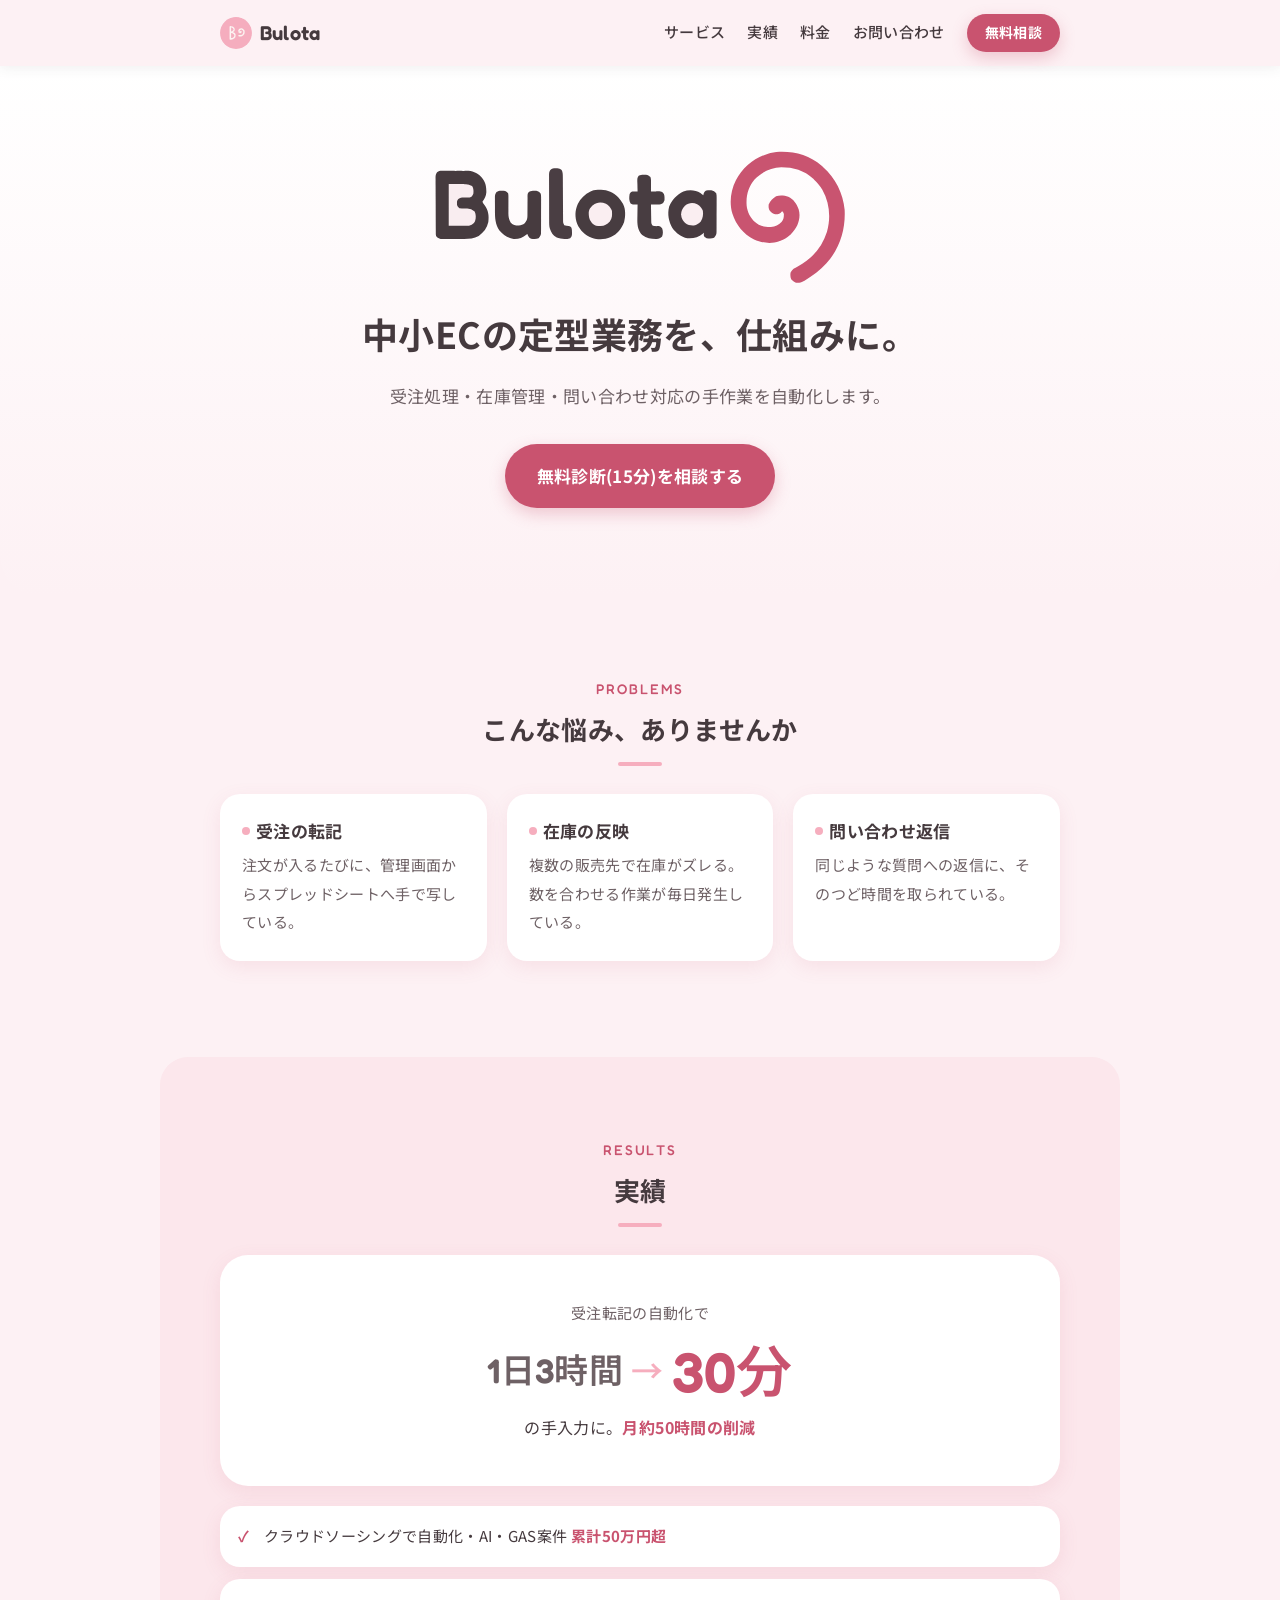
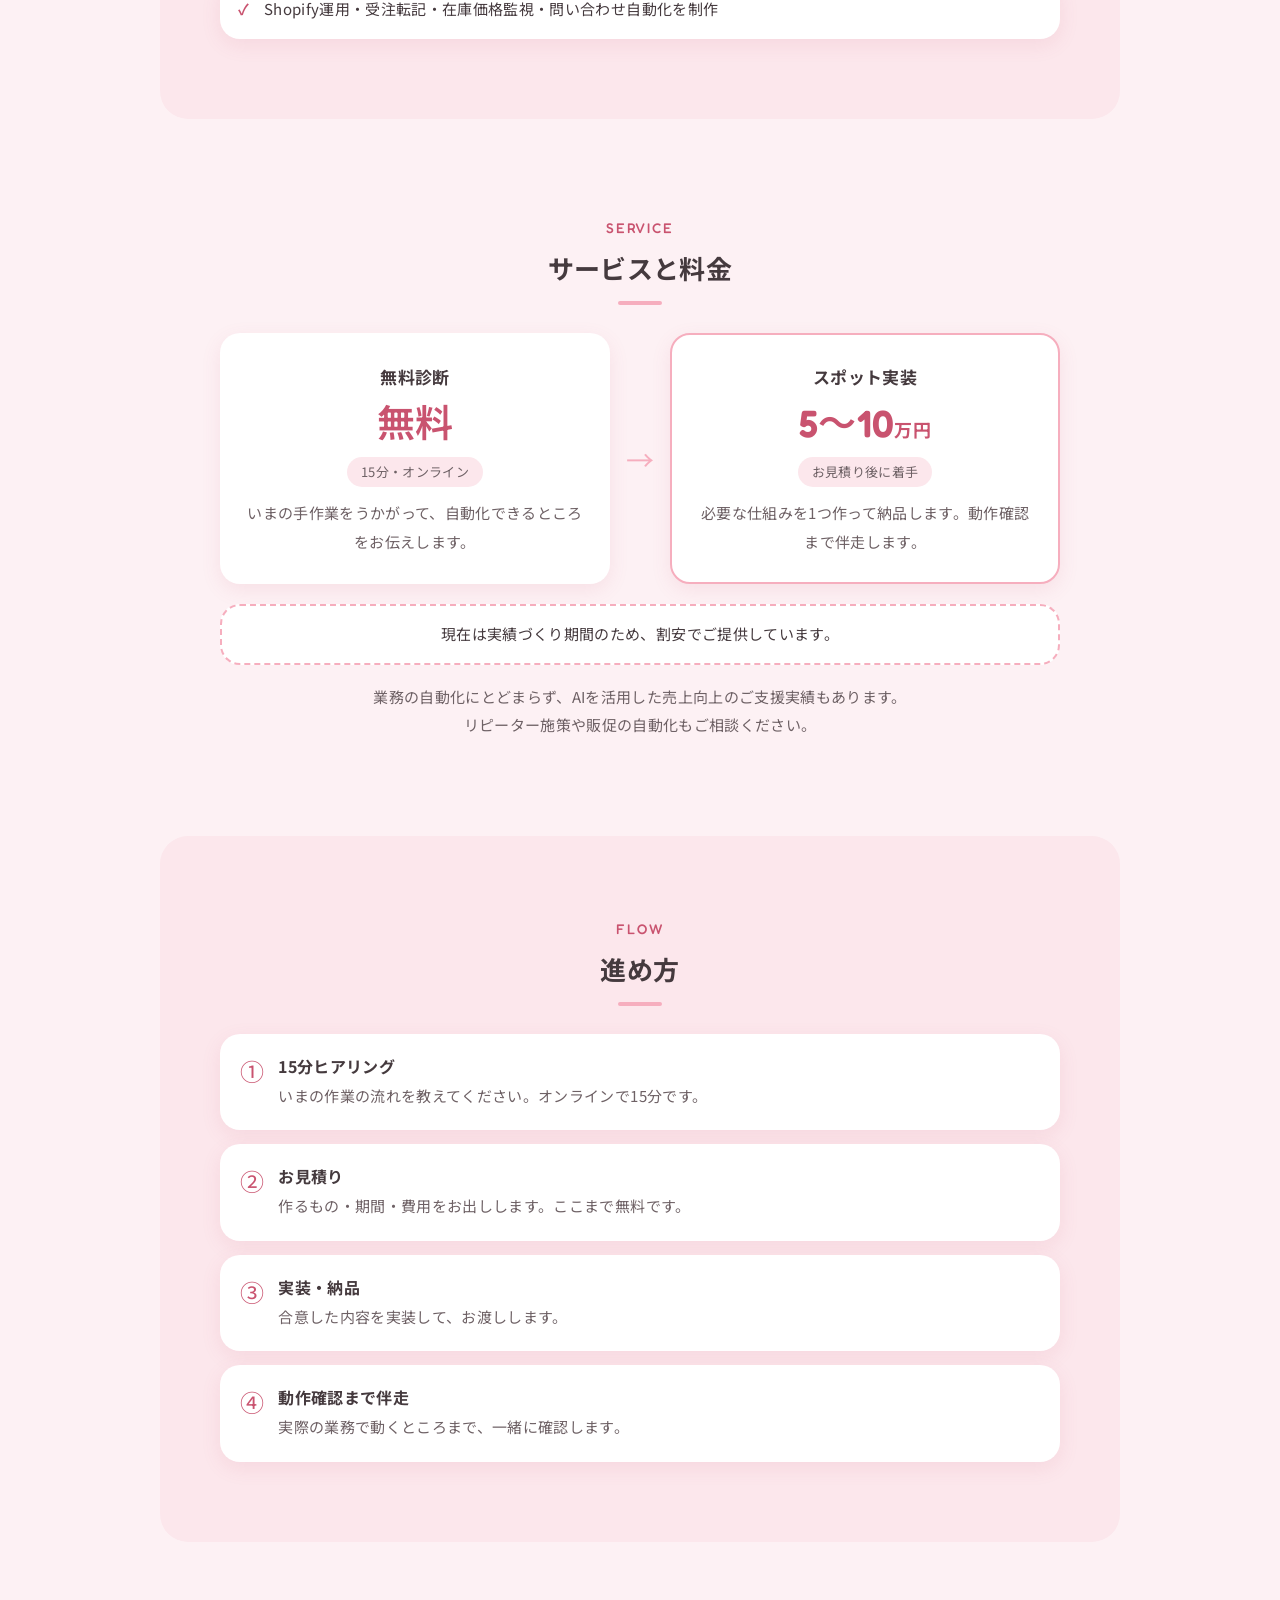
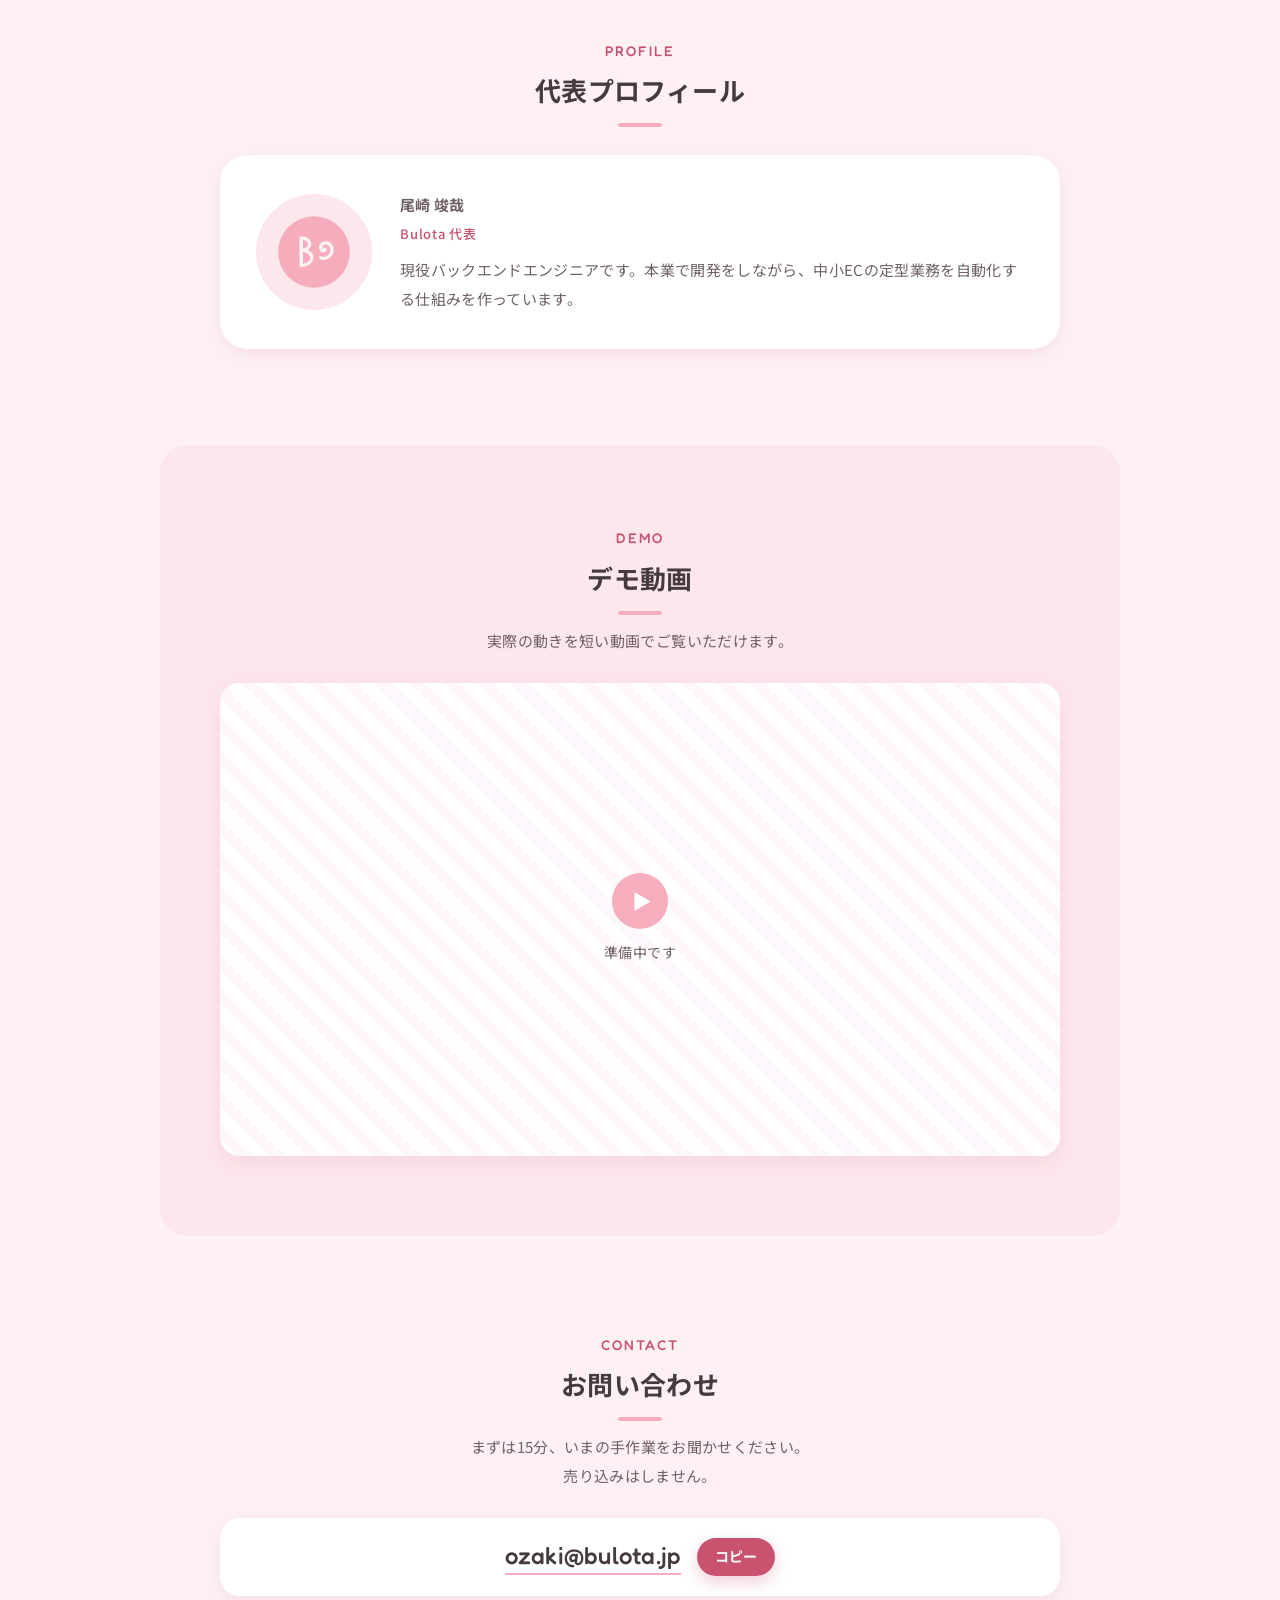
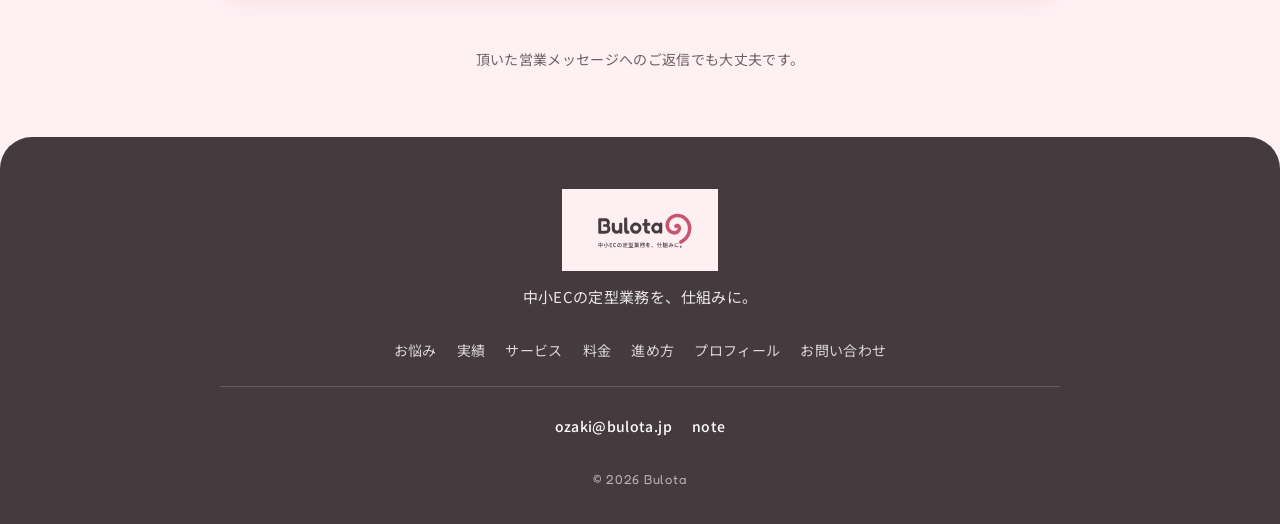
==== index.html @ c147e365 "アイコンの透過" ====
<!DOCTYPE html>
<html lang="ja">
<head>
<meta charset="UTF-8">
<meta name="viewport" content="width=device-width, initial-scale=1">
<title>Bulota — 中小ECの定型業務を、仕組みに。</title>
<meta name="description" content="受注処理・在庫管理・問い合わせ対応の手作業を自動化します。無料診断(15分・オンライン)から、スポット実装まで。">

<!-- OGP: 画像を用意したら og:image を足す -->
<meta property="og:type" content="website">
<meta property="og:title" content="Bulota — 中小ECの定型業務を、仕組みに。">
<meta property="og:description" content="受注処理・在庫管理・問い合わせ対応の手作業を自動化します。">

<link rel="icon" href="assets/icon_clean.svg" type="image/svg+xml">

<link rel="preconnect" href="https://fonts.googleapis.com">
<link rel="preconnect" href="https://fonts.gstatic.com" crossorigin>
<link href="https://fonts.googleapis.com/css2?family=Fredoka:wght@400;500;600&family=Noto+Sans+JP:wght@400;500;700&display=swap" rel="stylesheet">

<link rel="stylesheet" href="styles.css">
</head>
<body>

<!-- 追従ヘッダー。スマホ幅ではロゴとCTAだけ残し、ナビは隠す
     (1ページ構成なのでハンバーガーメニューは作らない) -->
<header class="site-header">
  <div class="wrap header-inner">
    <a class="brand" href="#top">
      <img class="brand-icon" src="assets/icon_clean.svg" alt="">
      <span class="brand-name">Bulota</span>
    </a>
    <div class="header-right">
      <nav class="nav" aria-label="セクション">
        <a href="#service">サービス</a>
        <a href="#results">実績</a>
        <a href="#price">料金</a>
        <a href="#contact">お問い合わせ</a>
      </nav>
      <a class="btn btn-primary btn-sm" href="#contact">無料相談</a>
    </div>
  </div>
</header>

<!-- 1. ヒーロー -->
<section class="hero" id="top">
  <div class="wrap">
    <!-- 背景を抜いた透過版。囲みも影も付けず、ページ背景に直接置く -->
    <img class="wordmark" src="assets/wordmark_clean.svg" alt="Bulota">
    <!-- .ph = 途中で改行させたくないまとまり(和文は文字単位で折り返されるため) -->
    <h1 class="hero-title"><span class="ph">中小ECの定型業務を、</span><span class="ph">仕組みに。</span></h1>
    <p class="hero-lead"><span class="ph">受注処理・在庫管理・</span><span class="ph">問い合わせ対応の</span><span class="ph">手作業を自動化します。</span></p>
    <a class="btn btn-primary" href="#contact">無料診断(15分)を相談する</a>
  </div>
</section>

<main>

  <!-- 2. こんな悩みありませんか -->
  <section class="section" id="problems">
    <div class="wrap">
      <p class="eyebrow">Problems</p>
      <h2 class="section-title">こんな悩み、ありませんか</h2>
      <ul class="cards">
        <li class="card">
          <h3 class="card-title">受注の転記</h3>
          <p>注文が入るたびに、管理画面からスプレッドシートへ手で写している。</p>
        </li>
        <li class="card">
          <h3 class="card-title">在庫の反映</h3>
          <p>複数の販売先で在庫がズレる。数を合わせる作業が毎日発生している。</p>
        </li>
        <li class="card">
          <h3 class="card-title">問い合わせ返信</h3>
          <p>同じような質問への返信に、そのつど時間を取られている。</p>
        </li>
      </ul>
    </div>
  </section>

  <!-- 3. 実績 -->
  <section class="section section-tint" id="results">
    <div class="wrap">
      <p class="eyebrow">Results</p>
      <h2 class="section-title">実績</h2>

      <div class="result">
        <p class="result-lead">受注転記の自動化で</p>
        <p class="result-figure">
          <span class="figure-from">1日3時間</span>
          <span class="figure-arrow" aria-hidden="true">→</span>
          <span class="figure-to">30分</span>
        </p>
        <p class="result-note"><span class="ph">の手入力に。</span><strong class="ph">月約50時間の削減</strong></p>
      </div>

      <ul class="facts">
        <li class="fact">クラウドソーシングで自動化・AI・GAS案件 <strong class="ph">累計50万円超</strong></li>
        <li class="fact">Shopify運用・受注転記・在庫価格監視・問い合わせ自動化を制作</li>
      </ul>
    </div>
  </section>

  <!-- 4. サービスと料金 -->
  <section class="section" id="service">
    <div class="wrap">
      <p class="eyebrow">Service</p>
      <h2 class="section-title">サービスと料金</h2>

      <!-- ヘッダーの「料金」はこの料金カードに飛ぶ -->
      <div class="plans" id="price">
        <div class="plan">
          <p class="plan-name">無料診断</p>
          <p class="plan-price">無料</p>
          <p class="plan-meta">15分・オンライン</p>
          <p class="plan-desc">いまの手作業をうかがって、自動化できるところをお伝えします。</p>
        </div>
        <p class="plan-arrow" aria-hidden="true">→</p>
        <div class="plan plan-main">
          <p class="plan-name">スポット実装</p>
          <p class="plan-price">5〜10<span class="plan-unit">万円</span></p>
          <p class="plan-meta">お見積り後に着手</p>
          <p class="plan-desc">必要な仕組みを1つ作って納品します。動作確認まで伴走します。</p>
        </div>
      </div>

      <p class="plan-notice">現在は実績づくり期間のため、割安でご提供しています。</p>

      <p class="plan-extra">
        <span class="ph">業務の自動化にとどまらず、</span><span class="ph">AIを活用した売上向上の</span><span class="ph">ご支援実績もあります。</span><br>
        <span class="ph">リピーター施策や販促の自動化も</span><span class="ph">ご相談ください。</span>
      </p>
    </div>
  </section>

  <!-- 5. 進め方 -->
  <section class="section section-tint" id="flow">
    <div class="wrap">
      <p class="eyebrow">Flow</p>
      <h2 class="section-title">進め方</h2>
      <ol class="steps">
        <li class="step">
          <span class="step-num" aria-hidden="true">①</span>
          <div>
            <h3 class="step-title">15分ヒアリング</h3>
            <p>いまの作業の流れを教えてください。オンラインで15分です。</p>
          </div>
        </li>
        <li class="step">
          <span class="step-num" aria-hidden="true">②</span>
          <div>
            <h3 class="step-title">お見積り</h3>
            <p>作るもの・期間・費用をお出しします。ここまで無料です。</p>
          </div>
        </li>
        <li class="step">
          <span class="step-num" aria-hidden="true">③</span>
          <div>
            <h3 class="step-title">実装・納品</h3>
            <p>合意した内容を実装して、お渡しします。</p>
          </div>
        </li>
        <li class="step">
          <span class="step-num" aria-hidden="true">④</span>
          <div>
            <h3 class="step-title">動作確認まで伴走</h3>
            <p>実際の業務で動くところまで、一緒に確認します。</p>
          </div>
        </li>
      </ol>
    </div>
  </section>

  <!-- 6. 代表プロフィール -->
  <section class="section" id="profile">
    <div class="wrap">
      <p class="eyebrow">Profile</p>
      <h2 class="section-title">代表プロフィール</h2>
      <div class="profile">
        <!-- 写真は後日差し替え。ここを <img src="assets/ozaki.jpg" alt="尾崎竣哉"> に置き換える -->
        <div class="profile-photo">
          <img src="assets/icon_clean.svg" alt="">
        </div>
        <div class="profile-body">
          <p class="profile-name">尾崎 竣哉<span class="profile-role">Bulota 代表</span></p>
          <p>現役バックエンドエンジニアです。本業で開発をしながら、中小ECの定型業務を自動化する仕組みを作っています。</p>
        </div>
      </div>
    </div>
  </section>

  <!-- 7. デモ動画 -->
  <section class="section section-tint" id="demo">
    <div class="wrap">
      <p class="eyebrow">Demo</p>
      <h2 class="section-title">デモ動画</h2>
      <p class="section-lead">実際の動きを短い動画でご覧いただけます。</p>

      <div class="video">
        <!--
          ▼ 動画が用意できたら、下の .video-placeholder を丸ごと消して、
             このコメントを外して VIDEO_ID を差し替える
          <iframe src="https://www.youtube-nocookie.com/embed/VIDEO_ID"
                  title="Bulota デモ動画"
                  loading="lazy"
                  allow="accelerometer; clipboard-write; encrypted-media; gyroscope; picture-in-picture"
                  allowfullscreen></iframe>
        -->
        <div class="video-placeholder">
          <span class="video-icon" aria-hidden="true">▶</span>
          <p>準備中です</p>
        </div>
      </div>
    </div>
  </section>

  <!-- 8. お問い合わせ -->
  <section class="section" id="contact">
    <div class="wrap">
      <p class="eyebrow">Contact</p>
      <h2 class="section-title">お問い合わせ</h2>
      <p class="section-lead">まずは15分、いまの手作業をお聞かせください。<br>売り込みはしません。</p>
      <!-- 主動線はコピー。メーラーを開きたい人向けにアドレス自体は mailto のままにしてある -->
      <div class="mail-box">
        <a class="mail-address"
           href="mailto:ozaki@bulota.jp?subject=%E7%84%A1%E6%96%99%E8%A8%BA%E6%96%AD%E3%81%AE%E3%81%94%E7%9B%B8%E8%AB%87">ozaki@bulota.jp</a>
        <button class="btn btn-primary btn-sm btn-copy" type="button"
                data-copy="ozaki@bulota.jp">コピー</button>
      </div>
      <p class="copy-status" role="status" aria-live="polite"></p>

      <p class="contact-note">頂いた営業メッセージへのご返信でも大丈夫です。</p>
    </div>
  </section>

</main>

<!-- 9. フッター -->
<footer class="footer">
  <div class="wrap">

    <div class="footer-top">
      <img class="footer-wordmark" src="assets/wordmark_Bulota.svg" alt="Bulota">
      <p class="footer-tagline">中小ECの定型業務を、仕組みに。</p>
    </div>

    <nav class="footer-nav" aria-label="フッター">
      <a href="#problems">お悩み</a>
      <a href="#results">実績</a>
      <a href="#service">サービス</a>
      <a href="#price">料金</a>
      <a href="#flow">進め方</a>
      <a href="#profile">プロフィール</a>
      <a href="#contact">お問い合わせ</a>
    </nav>

    <ul class="footer-links">
      <li><a href="mailto:ozaki@bulota.jp">ozaki@bulota.jp</a></li>
      <!-- ▼ noteのURLが決まったら、この href を差し替える(いまは note のトップ) -->
      <li><a href="https://note.com/" target="_blank" rel="noopener">note</a></li>
    </ul>

    <p class="copyright">&copy; 2026 Bulota</p>

  </div>
</footer>

<script>
// メールアドレスのコピー。file:// で開くと navigator.clipboard が使えないため、
// 失敗したら execCommand("copy") に落とす(ローカルで開いても動くようにする)
(function () {
  var btn = document.querySelector(".btn-copy");
  if (!btn) return;
  var status = document.querySelector(".copy-status");
  var timer = null;

  function fallbackCopy(text) {
    var ta = document.createElement("textarea");
    ta.value = text;
    ta.setAttribute("readonly", "");
    ta.style.position = "fixed";
    ta.style.opacity = "0";
    document.body.appendChild(ta);
    ta.select();
    var ok = false;
    try { ok = document.execCommand("copy"); } catch (e) { ok = false; }
    document.body.removeChild(ta);
    return ok;
  }

  function done(ok) {
    btn.textContent = ok ? "コピーしました" : "コピーできませんでした";
    btn.classList.add("is-copied");
    if (status) status.textContent = ok
      ? "メールアドレスをコピーしました"
      : "コピーできませんでした。アドレスを選択してコピーしてください";
    clearTimeout(timer);
    timer = setTimeout(function () {
      btn.textContent = "コピー";
      btn.classList.remove("is-copied");
      if (status) status.textContent = "";
    }, 2400);
  }

  btn.addEventListener("click", function () {
    var text = btn.dataset.copy || "";
    if (navigator.clipboard && navigator.clipboard.writeText) {
      navigator.clipboard.writeText(text)
        .then(function () { done(true); })
        .catch(function () { done(fallbackCopy(text)); });
    } else {
      done(fallbackCopy(text));
    }
  });
})();
</script>

</body>
</html>
---- styles.css ----
/* Bulota LP — スマホ最優先。幅の広い画面には min-width で足していく */

:root {
  --pink:   #F6AEBE;  /* メイン。面・装飾に使う(文字色には使わない) */
  --accent: #C9536F;  /* アクセント。ボタン・強調 */
  --ink:    #453A3E;  /* 文字 */
  --bg:     #FDF1F4;  /* 背景 */

  --ink-soft: #6E6165;          /* 補足文。--ink を薄めた色 */
  --white: #FFFFFF;
  --tint: #FCE7EC;              /* セクションの塗り分け(bgとwhiteの中間) */
  --shadow: 0 6px 20px rgba(201, 83, 111, .10);
  --radius: 20px;
  --radius-lg: 28px;

  --wrap: 720px;
  --pad: 20px;
  --header-h: 58px;             /* 追従ヘッダーの高さ。アンカーのズレ補正に使う */

  --font-en: "Fredoka", "Noto Sans JP", sans-serif;
  --font-jp: "Noto Sans JP", -apple-system, BlinkMacSystemFont, "Hiragino Sans",
             "Yu Gothic UI", Meiryo, sans-serif;
}

* { box-sizing: border-box; }

html { -webkit-text-size-adjust: 100%; scroll-behavior: smooth; }

body {
  margin: 0;
  background: var(--bg);
  color: var(--ink);
  font-family: var(--font-jp);
  font-size: 16px;
  line-height: 1.9;
  font-weight: 400;
  letter-spacing: .02em;
  -webkit-font-smoothing: antialiased;
}

img { max-width: 100%; height: auto; display: block; }

h1, h2, h3 { line-height: 1.5; margin: 0; font-weight: 700; }
p { margin: 0; }
ul, ol { margin: 0; padding: 0; list-style: none; }

.wrap {
  width: 100%;
  max-width: var(--wrap);
  margin-inline: auto;
  padding-inline: var(--pad);
}

/* アンカーで飛んだとき、追従ヘッダーの下に見出しが隠れないようにする */
[id] { scroll-margin-top: calc(var(--header-h) + 16px); }

/* ---------- 追従ヘッダー ---------- */

.site-header {
  position: sticky;
  top: 0;
  z-index: 100;
  background: var(--bg);
  box-shadow: 0 2px 12px rgba(69, 58, 62, .08);
}

.header-inner {
  display: flex;
  align-items: center;
  justify-content: space-between;
  gap: 12px;
  height: var(--header-h);
}

.brand {
  display: flex;
  align-items: center;
  gap: 8px;
  text-decoration: none;
  color: var(--ink);
}

.brand-icon { width: 28px; flex: none; }

.brand-name {
  font-family: var(--font-en);
  font-weight: 600;
  font-size: 1.25rem;
  letter-spacing: .01em;
  line-height: 1;
}

.header-right { display: flex; align-items: center; gap: 22px; }

/* スマホ幅ではロゴとCTAだけ。ナビは 760px から出す */
.nav { display: none; }

.nav a {
  color: var(--ink);
  text-decoration: none;
  font-size: .9375rem;
  font-weight: 500;
  padding: 4px 0;
  border-bottom: 2px solid transparent;
  transition: color .15s ease, border-color .15s ease;
}

.nav a:hover,
.nav a:focus-visible { color: var(--accent); border-bottom-color: var(--pink); }

/* ---------- ボタン ---------- */

.btn {
  display: inline-block;
  padding: 16px 32px;
  border-radius: 999px;
  font-weight: 700;
  font-size: 1.0625rem;
  text-decoration: none;
  text-align: center;
  transition: transform .15s ease, box-shadow .15s ease, background-color .15s ease;
}

/* ヘッダー用の小さいボタン。.btn の後に置かないと打ち消される */
.btn-sm {
  padding: 9px 18px;
  font-size: .875rem;
  line-height: 1.4;
  box-shadow: 0 4px 12px rgba(201, 83, 111, .24);
}

.btn-primary {
  background: var(--accent);
  color: var(--white);
  box-shadow: 0 6px 16px rgba(201, 83, 111, .28);
}

.btn-primary:hover,
.btn-primary:focus-visible {
  background: #B8455F;
  transform: translateY(-2px);
  box-shadow: 0 10px 22px rgba(201, 83, 111, .34);
}

.btn:focus-visible { outline: 3px solid var(--ink); outline-offset: 3px; }

/* ---------- 1. ヒーロー ---------- */

.hero {
  background: linear-gradient(180deg, var(--white) 0%, var(--bg) 100%);
  padding: 56px 0 64px;
  text-align: center;
  /* 下端をやわらかく */
  border-bottom-left-radius: 40px;
  border-bottom-right-radius: 40px;
}

/* 透過SVGをそのまま置く。箱・影・背景色は付けない。
   下の余白は詰めて、ロゴ→見出し→サブ文→CTA を一続きの塊に見せる */
.wordmark {
  width: min(70vw, 420px);   /* スマホは画面幅の約70%、PCは420pxで頭打ち */
  margin: 0 auto 14px;
}

/* 和文は文字単位で折り返されるので、切りたくない塊はこれで囲む */
.ph { display: inline-block; }

.hero-title {
  font-size: clamp(1.6rem, 7vw, 2.25rem);
  letter-spacing: .01em;
  margin-bottom: 20px;
}

.hero-lead {
  color: var(--ink-soft);
  font-size: 1rem;
  margin-bottom: 32px;
}

/* ---------- セクション共通 ---------- */

.section { padding: 56px 0; }

.section-tint {
  background: var(--tint);
  border-radius: var(--radius-lg);
  margin: 8px 12px;
  padding-inline: 4px;
}

.eyebrow {
  font-family: var(--font-en);
  font-size: .875rem;
  font-weight: 500;
  letter-spacing: .14em;
  text-transform: uppercase;
  color: var(--accent);
  text-align: center;
  margin-bottom: 6px;
}

.section-title {
  font-size: 1.375rem;
  text-align: center;
  margin-bottom: 12px;
}

.section-title::after {
  content: "";
  display: block;
  width: 44px;
  height: 4px;
  border-radius: 2px;
  background: var(--pink);
  margin: 14px auto 0;
}

.section-lead {
  text-align: center;
  color: var(--ink-soft);
  font-size: .9375rem;
  margin-bottom: 28px;
}

/* ---------- 2. 悩み ---------- */

.cards { display: grid; gap: 16px; margin-top: 28px; }

.card {
  background: var(--white);
  border-radius: var(--radius);
  padding: 24px 22px;
  box-shadow: var(--shadow);
}

.card-title {
  font-size: 1.0625rem;
  margin-bottom: 8px;
  padding-left: 14px;
  position: relative;
}

.card-title::before {
  content: "";
  position: absolute;
  left: 0;
  top: .55em;
  width: 8px;
  height: 8px;
  border-radius: 50%;
  background: var(--pink);
}

.card p { font-size: .9375rem; color: var(--ink-soft); }

/* ---------- 3. 実績 ---------- */

.result {
  background: var(--white);
  border-radius: var(--radius-lg);
  padding: 32px 20px;
  text-align: center;
  box-shadow: var(--shadow);
  margin-top: 28px;
}

.result-lead { font-size: .9375rem; color: var(--ink-soft); }

.result-figure {
  font-family: var(--font-en);
  font-weight: 600;
  line-height: 1.3;
  margin: 8px 0 4px;
  display: flex;
  flex-wrap: wrap;
  align-items: center;
  justify-content: center;
  gap: 8px;
}

.figure-from {
  font-size: clamp(1.5rem, 8vw, 2.125rem);
  color: var(--ink-soft);
}

.figure-arrow {
  font-size: clamp(1.5rem, 7vw, 2rem);
  color: var(--pink);
}

.figure-to {
  font-size: clamp(2.25rem, 13vw, 3.5rem);
  color: var(--accent);
}

.result-note { font-size: 1rem; }
.result-note strong { color: var(--accent); }

.facts { display: grid; gap: 12px; margin-top: 20px; }

.fact {
  background: var(--white);
  border-radius: var(--radius);
  padding: 16px 20px;
  font-size: .9375rem;
  box-shadow: var(--shadow);
  position: relative;
  padding-left: 44px;
}

.fact::before {
  content: "✓";
  position: absolute;
  left: 18px;
  top: 16px;
  color: var(--accent);
  font-weight: 700;
}

.fact strong { color: var(--accent); }

/* ---------- 4. サービスと料金 ---------- */

.plans {
  display: grid;
  gap: 12px;
  margin-top: 28px;
  align-items: stretch;
}

.plan {
  background: var(--white);
  border-radius: var(--radius);
  padding: 26px 22px;
  text-align: center;
  box-shadow: var(--shadow);
  border: 2px solid transparent;
}

.plan-main { border-color: var(--pink); }

.plan-name {
  font-size: 1.0625rem;
  font-weight: 700;
  margin-bottom: 8px;
}

.plan-price {
  font-family: var(--font-en);
  font-weight: 600;
  font-size: 2.375rem;
  line-height: 1.2;
  color: var(--accent);
}

.plan-unit { font-family: var(--font-jp); font-size: 1.125rem; font-weight: 700; }

.plan-meta {
  display: inline-block;
  font-size: .8125rem;
  color: var(--ink-soft);
  background: var(--tint);
  border-radius: 999px;
  padding: 3px 14px;
  margin-top: 10px;
}

.plan-desc {
  font-size: .9375rem;
  color: var(--ink-soft);
  margin-top: 12px;
}

.plan-arrow {
  text-align: center;
  color: var(--pink);
  font-size: 1.75rem;
  line-height: 1;
  transform: rotate(90deg);   /* スマホは縦並びなので下向き */
}

.plan-notice {
  margin-top: 20px;
  text-align: center;
  font-size: .9375rem;
  background: var(--white);
  border: 2px dashed var(--pink);
  border-radius: var(--radius);
  padding: 14px 18px;
}

/* 料金表の下に置く補足。金額の話ではないので囲みは付けず、地の文として置く */
.plan-extra {
  margin-top: 18px;
  text-align: center;
  font-size: .9375rem;
  color: var(--ink-soft);
}

/* ---------- 5. 進め方 ---------- */

.steps { display: grid; gap: 14px; margin-top: 28px; }

.step {
  display: flex;
  gap: 14px;
  align-items: flex-start;
  background: var(--white);
  border-radius: var(--radius);
  padding: 20px;
  box-shadow: var(--shadow);
}

.step-num {
  font-size: 1.5rem;
  line-height: 1.4;
  color: var(--accent);
  flex: none;
}

.step-title { font-size: 1rem; margin-bottom: 4px; }
.step p { font-size: .9375rem; color: var(--ink-soft); }

/* ---------- 6. プロフィール ---------- */

.profile {
  display: grid;
  justify-items: center;
  text-align: center;
  gap: 18px;
  margin-top: 28px;
  background: var(--white);
  border-radius: var(--radius-lg);
  padding: 32px 24px;
  box-shadow: var(--shadow);
}

.profile-photo {
  width: 116px;
  height: 116px;
  flex: none;
  border-radius: 50%;
  background: var(--tint);
  display: grid;
  place-items: center;
  overflow: hidden;
}

.profile-photo img { width: 62%; height: auto; }

.profile-name {
  font-size: 1.25rem;
  font-weight: 700;
  margin-bottom: 10px;
}

.profile-role {
  display: block;
  font-size: .8125rem;
  font-weight: 500;
  color: var(--accent);
  letter-spacing: .06em;
  margin-top: 2px;
}

.profile-body p { font-size: .9375rem; color: var(--ink-soft); }

/* ---------- 7. デモ動画 ---------- */

.video {
  margin-top: 8px;
  border-radius: var(--radius);
  overflow: hidden;
  box-shadow: var(--shadow);
  background: var(--white);
  aspect-ratio: 16 / 9;
}

.video iframe {
  width: 100%;
  height: 100%;
  border: 0;
  display: block;
}

.video-placeholder {
  width: 100%;
  height: 100%;
  display: grid;
  place-content: center;
  justify-items: center;
  gap: 10px;
  color: var(--ink-soft);
  font-size: .875rem;
  background:
    repeating-linear-gradient(45deg,
      var(--white) 0 12px, #FFF7F9 12px 24px);
}

.video-icon {
  width: 56px;
  height: 56px;
  border-radius: 50%;
  background: var(--pink);
  color: var(--white);
  display: grid;
  place-items: center;
  font-size: 1.25rem;
  padding-left: 4px;   /* ▶ の見た目の中心を合わせる */
}

/* ---------- 8. お問い合わせ ---------- */

#contact { text-align: center; padding-bottom: 64px; }

/* アドレス表示 + コピー。狭い幅では自然に2段になる */
.mail-box {
  display: flex;
  flex-wrap: wrap;
  align-items: center;
  justify-content: center;
  gap: 10px 16px;
  background: var(--white);
  border-radius: var(--radius);
  padding: 20px 18px;
  box-shadow: var(--shadow);
}

.mail-address {
  font-family: var(--font-en);
  font-size: clamp(1.125rem, 5.4vw, 1.5rem);
  font-weight: 500;
  letter-spacing: .01em;
  line-height: 1.4;
  color: var(--ink);
  text-decoration: none;
  border-bottom: 2px solid var(--pink);
  word-break: break-all;
}

.mail-address:hover,
.mail-address:focus-visible { color: var(--accent); border-bottom-color: var(--accent); }

.btn-copy {
  border: 0;
  cursor: pointer;
  font-family: inherit;
  flex: none;
}

.btn-copy.is-copied { background: var(--ink); box-shadow: none; }

/* コピー結果。文字が出入りしても高さが動かないよう場所を確保しておく */
.copy-status {
  min-height: 1.6em;
  margin-top: 10px;
  font-size: .875rem;
  font-weight: 500;
  color: var(--accent);
}

.contact-note {
  margin-top: 18px;
  font-size: .875rem;
  color: var(--ink-soft);
}

/* ---------- 9. フッター ---------- */

.footer {
  background: var(--ink);
  color: rgba(255, 255, 255, .80);
  padding: 40px 0 28px;
  text-align: center;
  border-top-left-radius: 32px;
  border-top-right-radius: 32px;
}

.footer-wordmark { width: 132px; margin: 0 auto 12px; }

/* ワードマークが濃色版で暗い背景に沈む場合は、次の1行を有効にする(白単色になる)
.footer-wordmark { filter: brightness(0) invert(1); }
*/

.footer-tagline {
  font-size: .9375rem;
  color: rgba(255, 255, 255, .88);
}

.footer-nav,
.footer-links {
  display: flex;
  flex-wrap: wrap;
  justify-content: center;
  gap: 8px 20px;
}

.footer-nav {
  margin-top: 26px;
  padding-bottom: 22px;
  border-bottom: 1px solid rgba(255, 255, 255, .16);
}

.footer-links { margin-top: 22px; }

.footer a {
  color: rgba(255, 255, 255, .80);
  text-decoration: none;
  font-size: .875rem;
  transition: color .15s ease;
}

.footer a:hover,
.footer a:focus-visible { color: var(--pink); text-decoration: underline; }

.footer-links a { font-weight: 500; color: var(--white); }

.copyright {
  font-family: var(--font-en);
  font-size: .8125rem;
  color: rgba(255, 255, 255, .60);
  letter-spacing: .06em;
  margin-top: 26px;
}

/* ---------- 画面が広いとき ---------- */

/* ナビリンクを出せる幅から出す */
@media (min-width: 760px) {
  :root { --header-h: 66px; }
  .nav { display: flex; align-items: center; gap: 22px; }
  .brand-icon { width: 32px; }
}

@media (min-width: 700px) {
  body { font-size: 17px; }

  .hero { padding: 80px 0 88px; }
  .footer { padding: 52px 0 32px; }
  .footer-wordmark { width: 156px; }
  .wordmark { margin-bottom: 18px; }
  .hero-lead { font-size: 1.0625rem; }

  .section { padding: 80px 0; }
  .section-tint { margin: 16px auto; max-width: calc(var(--wrap) + 80px); }
  .section-title { font-size: 1.625rem; }

  .cards { grid-template-columns: repeat(3, 1fr); gap: 20px; }

  .result { padding: 44px 32px; }

  .plans { grid-template-columns: 1fr auto 1fr; gap: 16px; }
  .plan-arrow { transform: none; align-self: center; }

  .profile {
    grid-template-columns: auto 1fr;
    justify-items: start;
    text-align: left;
    gap: 28px;
    align-items: center;
    padding: 36px;
  }
  .profile-name { font-size: 1.375rem; }
}

/* PC。カード3枚を並べても文が細切れにならない幅にする */
@media (min-width: 1000px) {
  :root { --wrap: 880px; }
}

/* ---------- 動きを減らす設定を尊重する ---------- */

@media (prefers-reduced-motion: reduce) {
  html { scroll-behavior: auto; }
  .btn { transition: none; }
  .btn-primary:hover, .btn-primary:focus-visible { transform: none; }
}
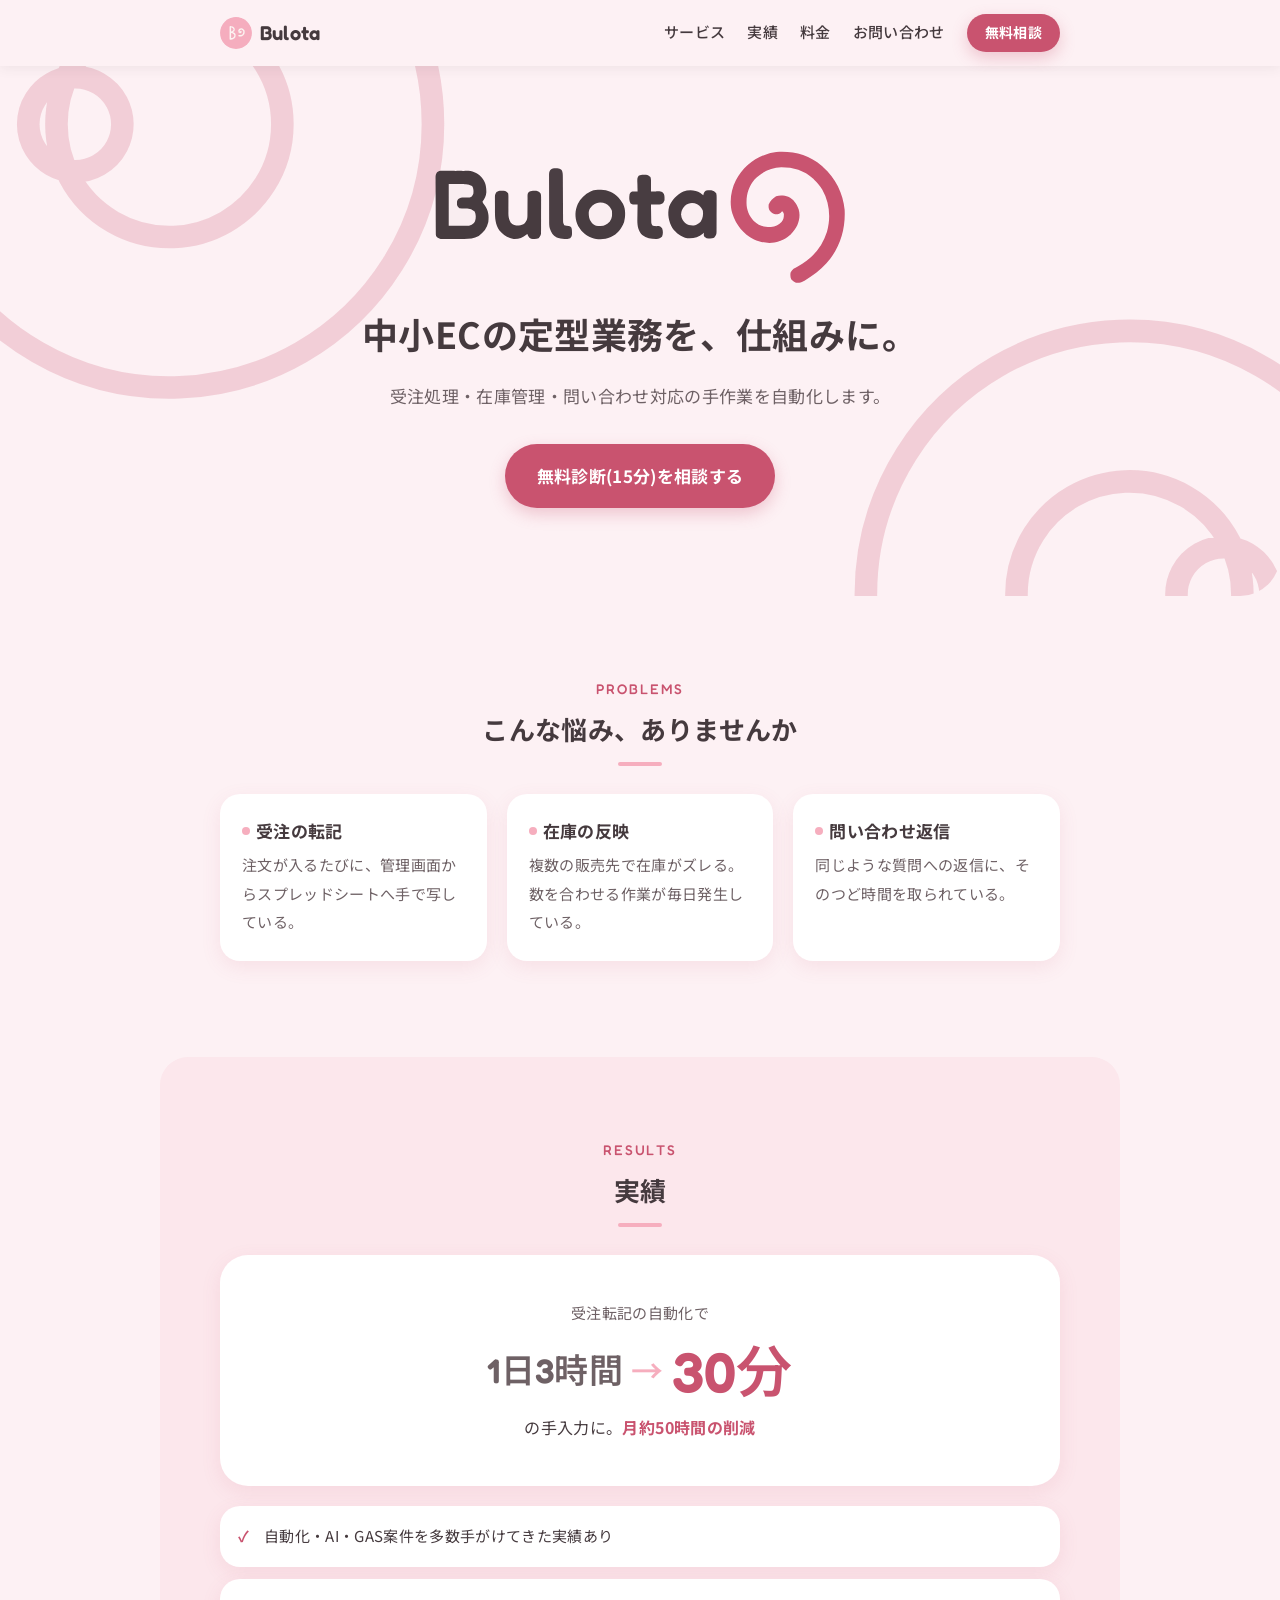
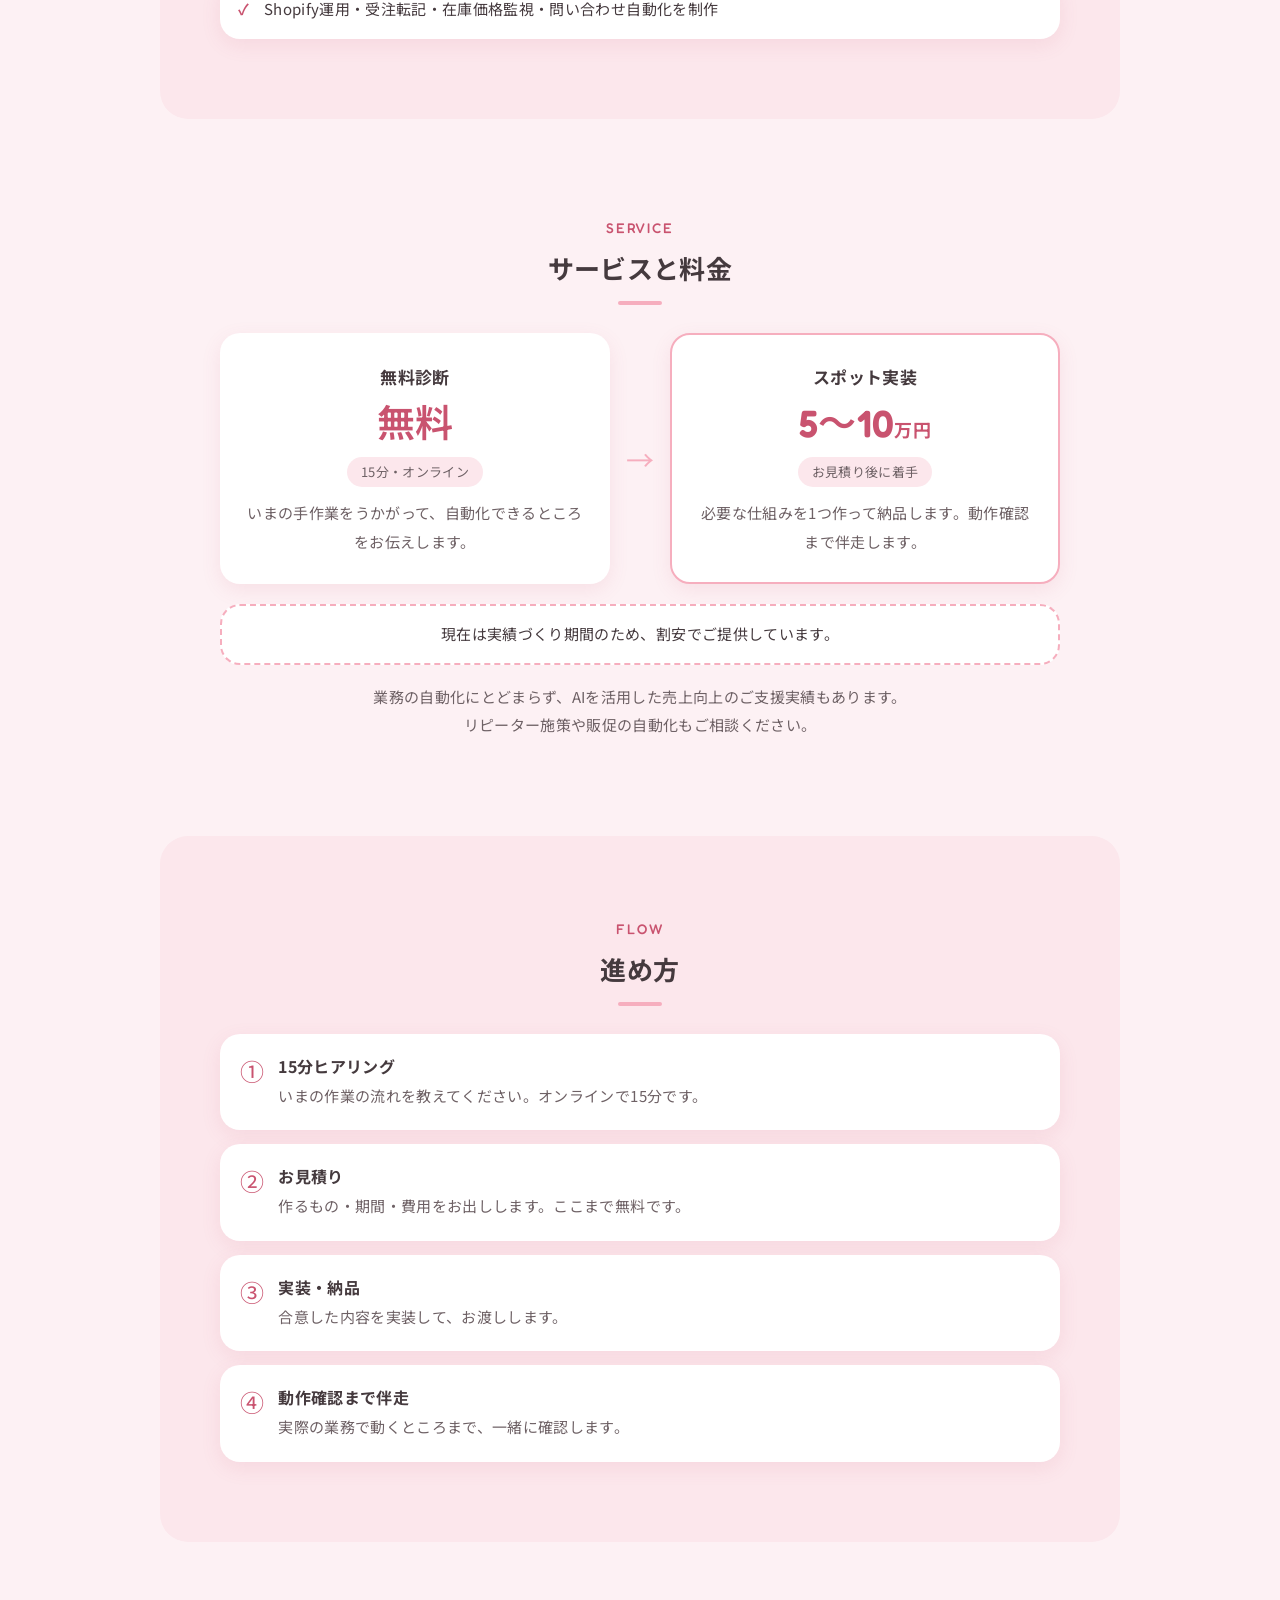
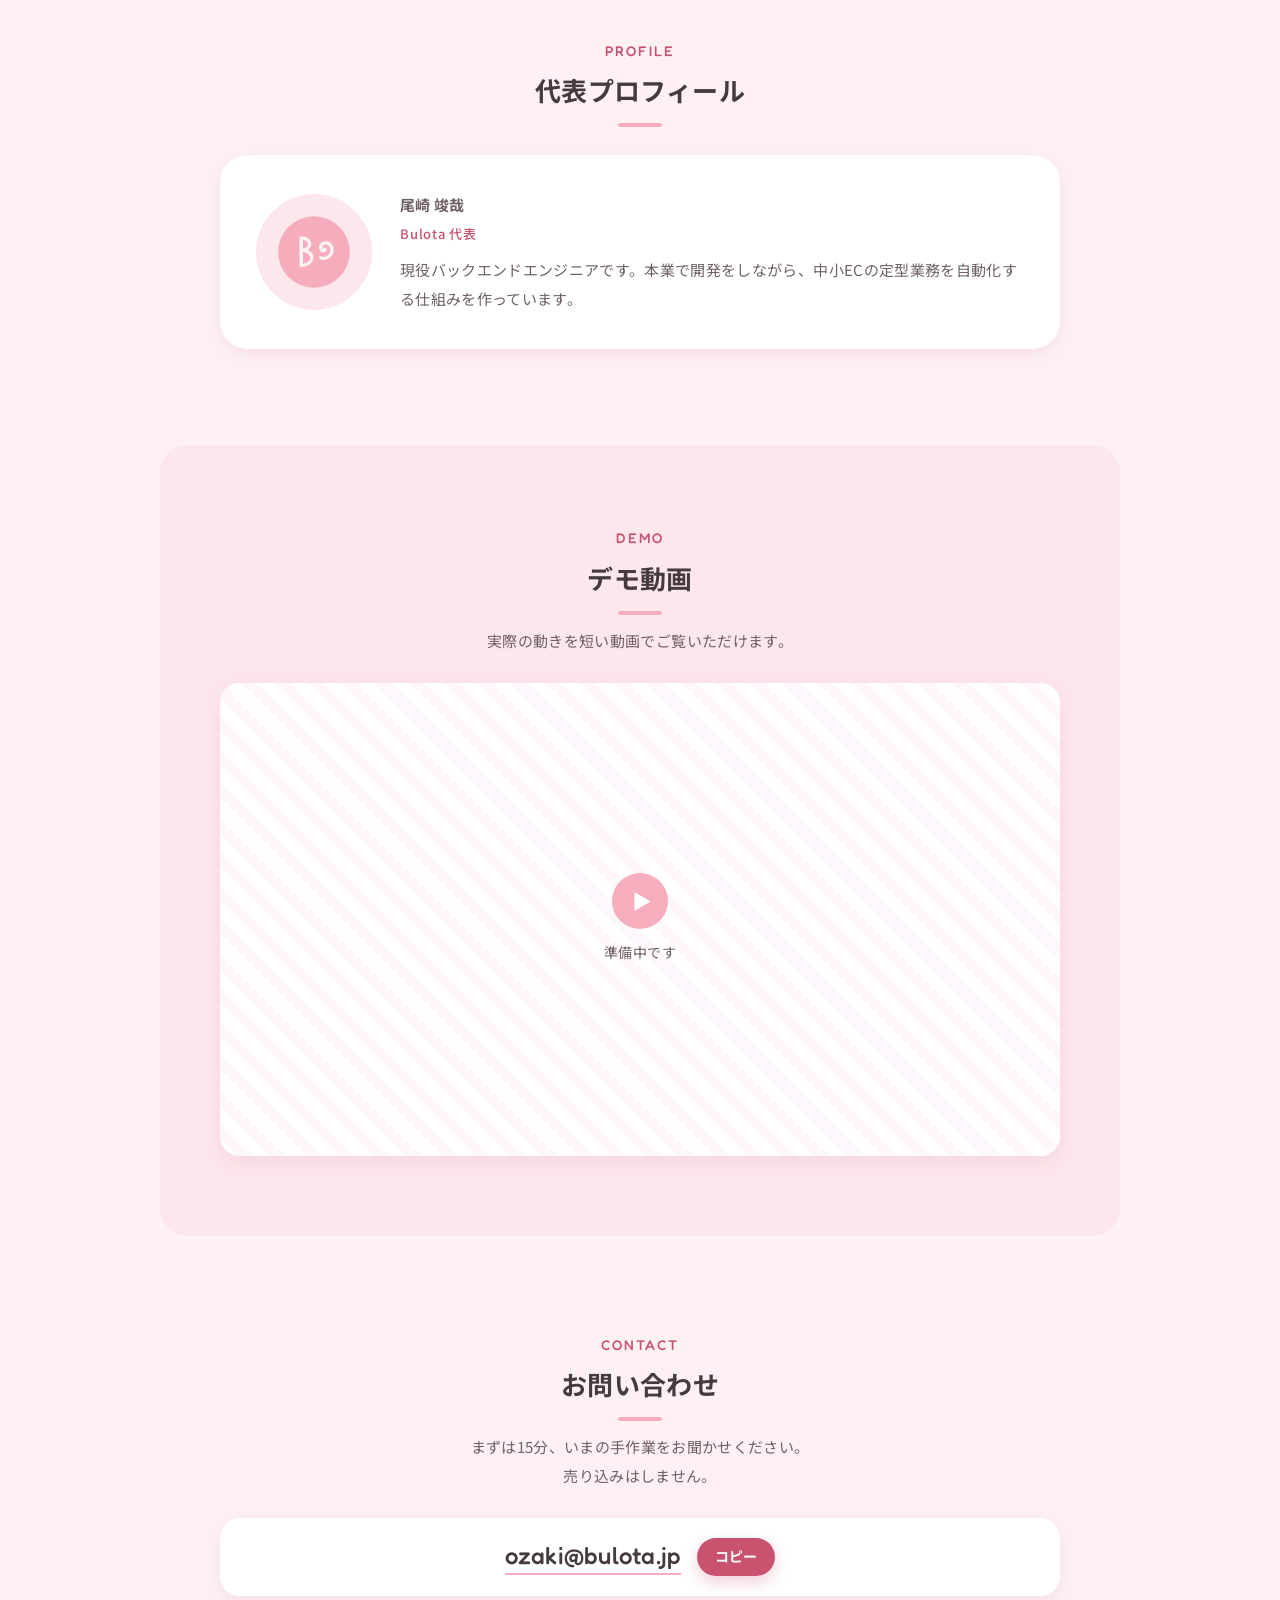
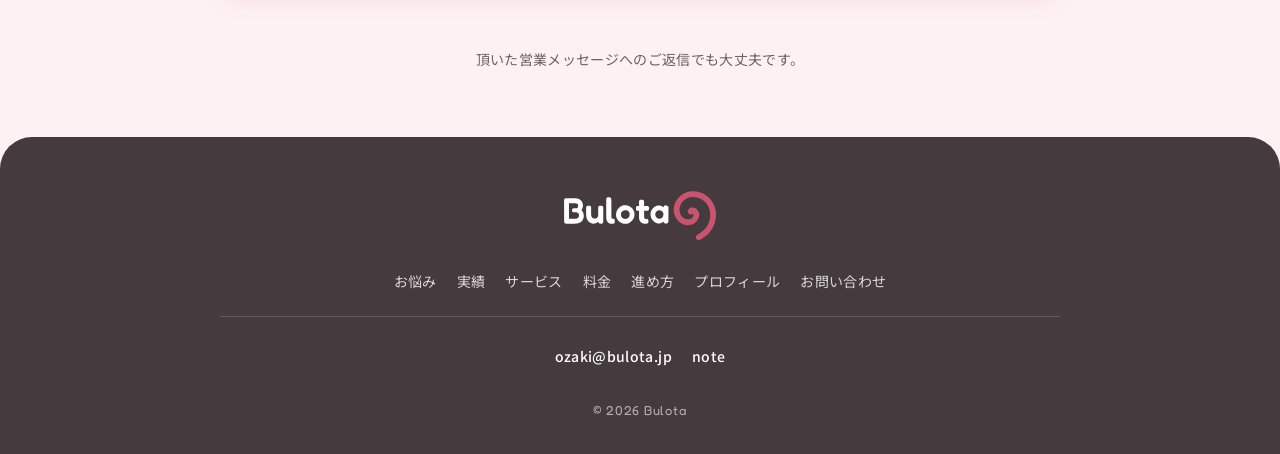
==== commit 2896f0f7: "hero background + refinements" ====
--- a/index.html
+++ b/index.html
@@ -94,7 +94,7 @@
       </div>
 
       <ul class="facts">
-        <li class="fact">クラウドソーシングで自動化・AI・GAS案件 <strong class="ph">累計50万円超</strong></li>
+        <li class="fact">自動化・AI・GAS案件を多数手がけてきた実績あり</li>
         <li class="fact">Shopify運用・受注転記・在庫価格監視・問い合わせ自動化を制作</li>
       </ul>
     </div>
@@ -239,8 +239,7 @@
   <div class="wrap">
 
     <div class="footer-top">
-      <img class="footer-wordmark" src="assets/wordmark_Bulota.svg" alt="Bulota">
-      <p class="footer-tagline">中小ECの定型業務を、仕組みに。</p>
+      <img class="footer-wordmark" src="assets/wordmark_Bulota_light.svg" alt="Bulota">
     </div>
 
     <nav class="footer-nav" aria-label="フッター">
--- a/styles.css
+++ b/styles.css
@@ -146,13 +146,27 @@
 
 /* ---------- 1. ヒーロー ---------- */
 
+/* 背景は hero_bg.svg。SVG側が地色(#FDF1F4)ごと持っているので、下地は保険として同色を敷く。
+   高さは従来どおり padding で決まる(min-heightは足さない=スマホで潰れない) */
 .hero {
-  background: linear-gradient(180deg, var(--white) 0%, var(--bg) 100%);
+  position: relative;
+  background-color: var(--bg);
+  background-image: url("assets/hero_bg.svg");
+  background-size: cover;
+  background-position: center;
+  background-repeat: no-repeat;
   padding: 56px 0 64px;
   text-align: center;
   /* 下端をやわらかく */
   border-bottom-left-radius: 40px;
   border-bottom-right-radius: 40px;
+  overflow: hidden;   /* 角丸から背景がはみ出さないように */
+}
+
+/* ロゴ・見出し・サブ文・CTA は背景より前面 */
+.hero > .wrap {
+  position: relative;
+  z-index: 1;
 }
 
 /* 透過SVGをそのまま置く。箱・影・背景色は付けない。
@@ -576,15 +590,11 @@
   border-top-right-radius: 32px;
 }
 
-.footer-wordmark { width: 132px; margin: 0 auto 12px; }
-
-/* ワードマークが濃色版で暗い背景に沈む場合は、次の1行を有効にする(白単色になる)
-.footer-wordmark { filter: brightness(0) invert(1); }
-*/
-
-.footer-tagline {
-  font-size: .9375rem;
-  color: rgba(255, 255, 255, .88);
+/* 濃色背景用の反転版SVG(文字が白・しっぽはピンクのまま)を使う。
+   CSSのfilterで白くするとしっぽまで白くなるので、ここではかけない */
+.footer-wordmark {
+  width: 132px;
+  margin: 0 auto;
 }
 
 .footer-nav,
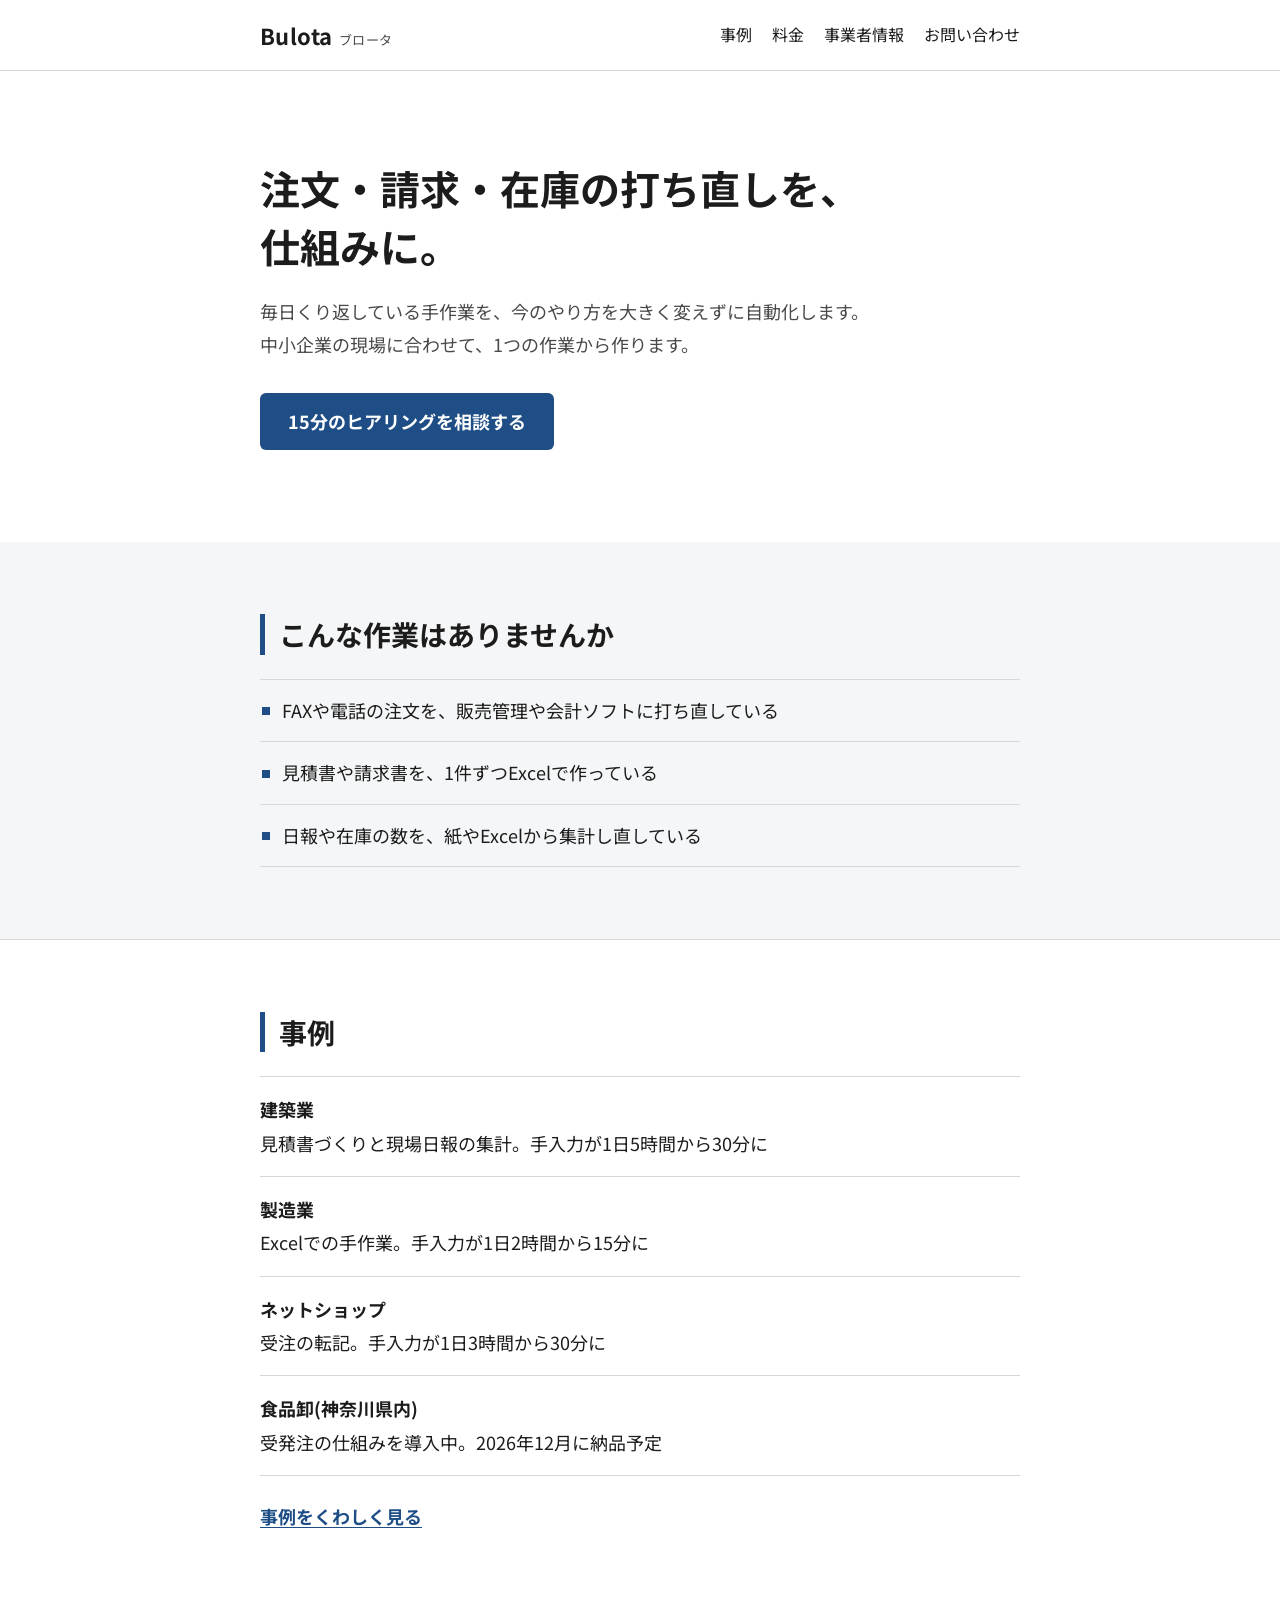
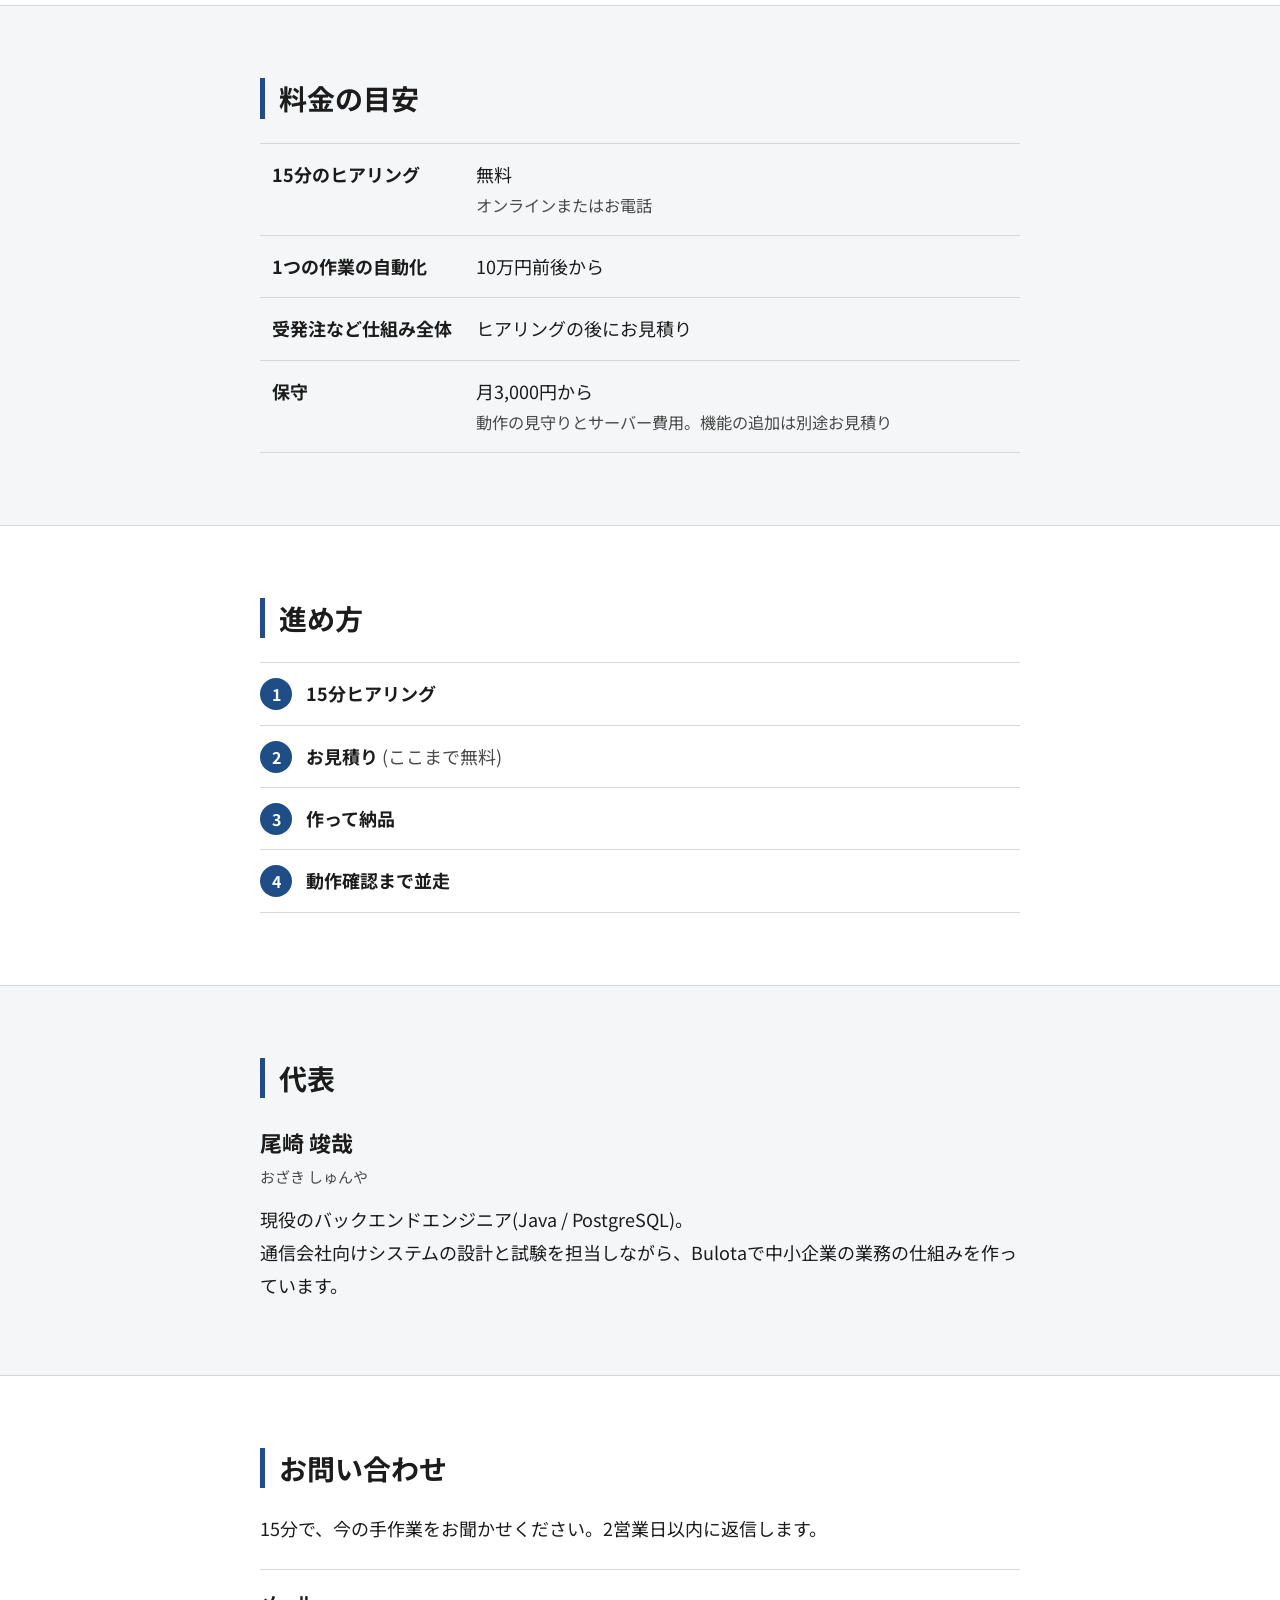
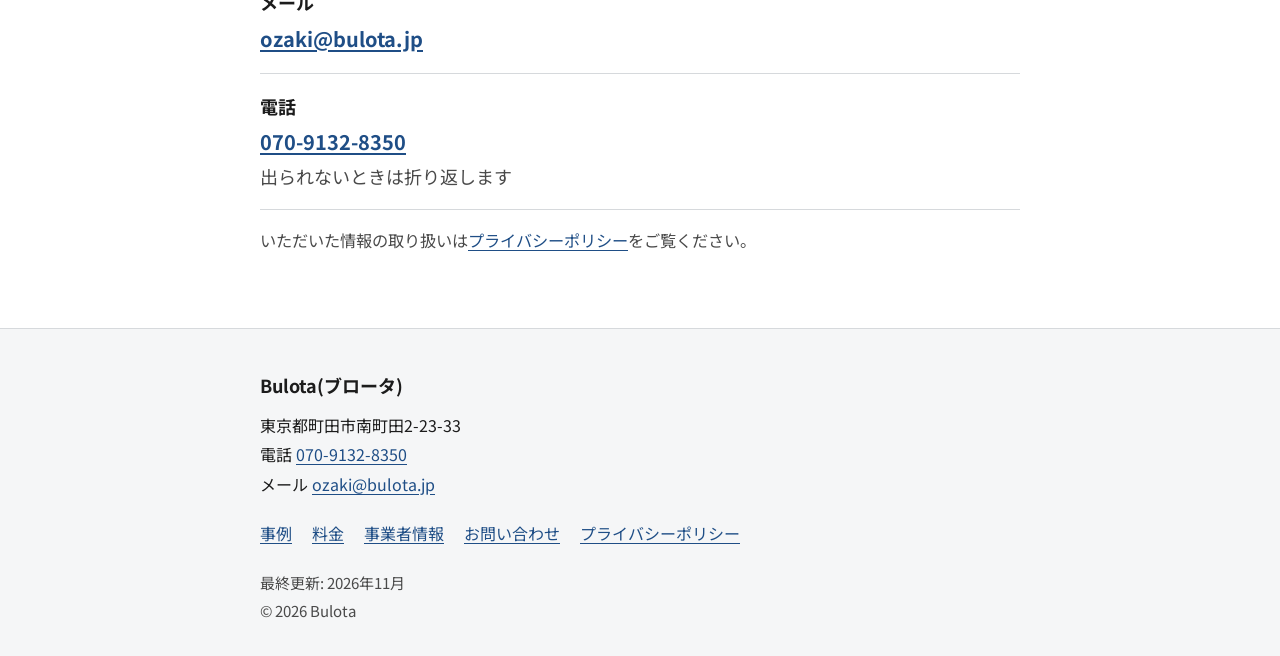
==== commit a1584c13: "サイトを4ページ構成に作り直し(トップ・事例・事業者情報・プライバシーポリシー) - 白地・差し色1色・本文17px以上の落ち着いたデザインに変更 - 中小EC向けの文言・デモ動画・noteリンクを削" ====
--- a/index.html
+++ b/index.html
@@ -3,315 +3,162 @@
 <head>
 <meta charset="UTF-8">
 <meta name="viewport" content="width=device-width, initial-scale=1">
-<title>Bulota — 中小ECの定型業務を、仕組みに。</title>
-<meta name="description" content="受注処理・在庫管理・問い合わせ対応の手作業を自動化します。無料診断(15分・オンライン)から、スポット実装まで。">
-
-<!-- OGP: 画像を用意したら og:image を足す -->
+<title>Bulota(ブロータ)｜注文・請求・在庫の打ち直しを、仕組みに。</title>
+<meta name="description" content="毎日くり返している手作業を、今のやり方を大きく変えずに自動化します。中小企業の現場に合わせて、1つの作業から作ります。15分のヒアリングは無料です。">
 <meta property="og:type" content="website">
-<meta property="og:title" content="Bulota — 中小ECの定型業務を、仕組みに。">
-<meta property="og:description" content="受注処理・在庫管理・問い合わせ対応の手作業を自動化します。">
-
+<meta property="og:title" content="Bulota(ブロータ)｜注文・請求・在庫の打ち直しを、仕組みに。">
+<meta property="og:description" content="毎日くり返している手作業を、今のやり方を大きく変えずに自動化します。">
+<meta property="og:url" content="https://bulota.jp/">
 <link rel="icon" href="assets/icon_clean.svg" type="image/svg+xml">
-
 <link rel="preconnect" href="https://fonts.googleapis.com">
 <link rel="preconnect" href="https://fonts.gstatic.com" crossorigin>
-<link href="https://fonts.googleapis.com/css2?family=Fredoka:wght@400;500;600&family=Noto+Sans+JP:wght@400;500;700&display=swap" rel="stylesheet">
-
+<link href="https://fonts.googleapis.com/css2?family=Noto+Sans+JP:wght@400;700&display=swap" rel="stylesheet">
 <link rel="stylesheet" href="styles.css">
 </head>
 <body>
 
-<!-- 追従ヘッダー。スマホ幅ではロゴとCTAだけ残し、ナビは隠す
-     (1ページ構成なのでハンバーガーメニューは作らない) -->
 <header class="site-header">
   <div class="wrap header-inner">
-    <a class="brand" href="#top">
-      <img class="brand-icon" src="assets/icon_clean.svg" alt="">
-      <span class="brand-name">Bulota</span>
-    </a>
-    <div class="header-right">
-      <nav class="nav" aria-label="セクション">
-        <a href="#service">サービス</a>
-        <a href="#results">実績</a>
-        <a href="#price">料金</a>
-        <a href="#contact">お問い合わせ</a>
-      </nav>
-      <a class="btn btn-primary btn-sm" href="#contact">無料相談</a>
-    </div>
+    <a class="brand" href="index.html">Bulota<span class="brand-kana">ブロータ</span></a>
+    <nav class="nav" aria-label="メニュー">
+      <a href="works.html">事例</a>
+      <a href="index.html#price">料金</a>
+      <a href="about.html">事業者情報</a>
+      <a href="index.html#contact">お問い合わせ</a>
+    </nav>
   </div>
 </header>
 
-<!-- 1. ヒーロー -->
-<section class="hero" id="top">
-  <div class="wrap">
-    <!-- 背景を抜いた透過版。囲みも影も付けず、ページ背景に直接置く -->
-    <img class="wordmark" src="assets/wordmark_clean.svg" alt="Bulota">
-    <!-- .ph = 途中で改行させたくないまとまり(和文は文字単位で折り返されるため) -->
-    <h1 class="hero-title"><span class="ph">中小ECの定型業務を、</span><span class="ph">仕組みに。</span></h1>
-    <p class="hero-lead"><span class="ph">受注処理・在庫管理・</span><span class="ph">問い合わせ対応の</span><span class="ph">手作業を自動化します。</span></p>
-    <a class="btn btn-primary" href="#contact">無料診断(15分)を相談する</a>
-  </div>
-</section>
-
 <main>
 
-  <!-- 2. こんな悩みありませんか -->
-  <section class="section" id="problems">
+  <section class="hero">
     <div class="wrap">
-      <p class="eyebrow">Problems</p>
-      <h2 class="section-title">こんな悩み、ありませんか</h2>
-      <ul class="cards">
-        <li class="card">
-          <h3 class="card-title">受注の転記</h3>
-          <p>注文が入るたびに、管理画面からスプレッドシートへ手で写している。</p>
-        </li>
-        <li class="card">
-          <h3 class="card-title">在庫の反映</h3>
-          <p>複数の販売先で在庫がズレる。数を合わせる作業が毎日発生している。</p>
-        </li>
-        <li class="card">
-          <h3 class="card-title">問い合わせ返信</h3>
-          <p>同じような質問への返信に、そのつど時間を取られている。</p>
-        </li>
+      <h1 class="hero-title"><span class="ph">注文・請求・在庫の</span><span class="ph">打ち直しを、</span><span class="ph">仕組みに。</span></h1>
+      <p class="hero-lead">毎日くり返している手作業を、今のやり方を大きく変えずに自動化します。<br>
+        中小企業の現場に合わせて、1つの作業から作ります。</p>
+      <!-- 予約ページのURLが決まったら、href を予約ページに差し替える(いまはお問い合わせ欄へ飛ぶ) -->
+      <!-- 予約URLが入ったら文言を「15分のヒアリングを予約する」に戻す -->
+      <a class="btn" href="#contact">15分のヒアリングを相談する</a>
+    </div>
+  </section>
+
+  <section class="section section-soft" id="problems">
+    <div class="wrap">
+      <h2 class="section-title">こんな作業はありませんか</h2>
+      <ul class="list">
+        <li>FAXや電話の注文を、販売管理や会計ソフトに打ち直している</li>
+        <li>見積書や請求書を、1件ずつExcelで作っている</li>
+        <li>日報や在庫の数を、紙やExcelから集計し直している</li>
       </ul>
     </div>
   </section>
 
-  <!-- 3. 実績 -->
-  <section class="section section-tint" id="results">
+  <section class="section" id="works">
     <div class="wrap">
-      <p class="eyebrow">Results</p>
-      <h2 class="section-title">実績</h2>
-
-      <div class="result">
-        <p class="result-lead">受注転記の自動化で</p>
-        <p class="result-figure">
-          <span class="figure-from">1日3時間</span>
-          <span class="figure-arrow" aria-hidden="true">→</span>
-          <span class="figure-to">30分</span>
-        </p>
-        <p class="result-note"><span class="ph">の手入力に。</span><strong class="ph">月約50時間の削減</strong></p>
-      </div>
-
-      <ul class="facts">
-        <li class="fact">自動化・AI・GAS案件を多数手がけてきた実績あり</li>
-        <li class="fact">Shopify運用・受注転記・在庫価格監視・問い合わせ自動化を制作</li>
+      <h2 class="section-title">事例</h2>
+      <ul class="case-list">
+        <li><span class="case-name">建築業</span>見積書づくりと現場日報の集計。手入力が1日5時間から30分に</li>
+        <li><span class="case-name">製造業</span>Excelでの手作業。手入力が1日2時間から15分に</li>
+        <li><span class="case-name">ネットショップ</span>受注の転記。手入力が1日3時間から30分に</li>
+        <li><span class="case-name">食品卸(神奈川県内)</span>受発注の仕組みを導入中。2026年12月に納品予定</li>
       </ul>
+      <p><a class="more-link" href="works.html">事例をくわしく見る</a></p>
     </div>
   </section>
 
-  <!-- 4. サービスと料金 -->
-  <section class="section" id="service">
+  <section class="section section-soft" id="price">
     <div class="wrap">
-      <p class="eyebrow">Service</p>
-      <h2 class="section-title">サービスと料金</h2>
-
-      <!-- ヘッダーの「料金」はこの料金カードに飛ぶ -->
-      <div class="plans" id="price">
-        <div class="plan">
-          <p class="plan-name">無料診断</p>
-          <p class="plan-price">無料</p>
-          <p class="plan-meta">15分・オンライン</p>
-          <p class="plan-desc">いまの手作業をうかがって、自動化できるところをお伝えします。</p>
-        </div>
-        <p class="plan-arrow" aria-hidden="true">→</p>
-        <div class="plan plan-main">
-          <p class="plan-name">スポット実装</p>
-          <p class="plan-price">5〜10<span class="plan-unit">万円</span></p>
-          <p class="plan-meta">お見積り後に着手</p>
-          <p class="plan-desc">必要な仕組みを1つ作って納品します。動作確認まで伴走します。</p>
-        </div>
-      </div>
-
-      <p class="plan-notice">現在は実績づくり期間のため、割安でご提供しています。</p>
-
-      <p class="plan-extra">
-        <span class="ph">業務の自動化にとどまらず、</span><span class="ph">AIを活用した売上向上の</span><span class="ph">ご支援実績もあります。</span><br>
-        <span class="ph">リピーター施策や販促の自動化も</span><span class="ph">ご相談ください。</span>
-      </p>
+      <h2 class="section-title">料金の目安</h2>
+      <table class="table">
+        <tbody>
+          <tr><th scope="row">15分のヒアリング</th><td>無料<span class="note">オンラインまたはお電話</span></td></tr>
+          <tr><th scope="row">1つの作業の自動化</th><td>10万円前後から</td></tr>
+          <tr><th scope="row">受発注など仕組み全体</th><td>ヒアリングの後にお見積り</td></tr>
+          <tr><th scope="row">保守</th><td>月3,000円から<span class="note">動作の見守りとサーバー費用。機能の追加は別途お見積り</span></td></tr>
+        </tbody>
+      </table>
     </div>
   </section>
 
-  <!-- 5. 進め方 -->
-  <section class="section section-tint" id="flow">
+  <section class="section" id="flow">
     <div class="wrap">
-      <p class="eyebrow">Flow</p>
       <h2 class="section-title">進め方</h2>
       <ol class="steps">
-        <li class="step">
-          <span class="step-num" aria-hidden="true">①</span>
-          <div>
-            <h3 class="step-title">15分ヒアリング</h3>
-            <p>いまの作業の流れを教えてください。オンラインで15分です。</p>
-          </div>
-        </li>
-        <li class="step">
-          <span class="step-num" aria-hidden="true">②</span>
-          <div>
-            <h3 class="step-title">お見積り</h3>
-            <p>作るもの・期間・費用をお出しします。ここまで無料です。</p>
-          </div>
-        </li>
-        <li class="step">
-          <span class="step-num" aria-hidden="true">③</span>
-          <div>
-            <h3 class="step-title">実装・納品</h3>
-            <p>合意した内容を実装して、お渡しします。</p>
-          </div>
-        </li>
-        <li class="step">
-          <span class="step-num" aria-hidden="true">④</span>
-          <div>
-            <h3 class="step-title">動作確認まで伴走</h3>
-            <p>実際の業務で動くところまで、一緒に確認します。</p>
-          </div>
-        </li>
+        <li>15分ヒアリング</li>
+        <li><span>お見積り <span class="step-free">(ここまで無料)</span></span></li>
+        <li>作って納品</li>
+        <li>動作確認まで並走</li>
       </ol>
     </div>
   </section>
 
-  <!-- 6. 代表プロフィール -->
-  <section class="section" id="profile">
+  <section class="section section-soft" id="profile">
     <div class="wrap">
-      <p class="eyebrow">Profile</p>
-      <h2 class="section-title">代表プロフィール</h2>
+      <h2 class="section-title">代表</h2>
       <div class="profile">
-        <!-- 写真は後日差し替え。ここを <img src="assets/ozaki.jpg" alt="尾崎竣哉"> に置き換える -->
-        <div class="profile-photo">
-          <img src="assets/icon_clean.svg" alt="">
-        </div>
+        <!-- 顔写真: assets/ozaki.jpg を置いたら、下のコメントを外す
+        <img class="profile-photo" src="assets/ozaki.jpg" alt="代表 尾崎 竣哉" width="160" height="160">
+        -->
         <div class="profile-body">
-          <p class="profile-name">尾崎 竣哉<span class="profile-role">Bulota 代表</span></p>
-          <p>現役バックエンドエンジニアです。本業で開発をしながら、中小ECの定型業務を自動化する仕組みを作っています。</p>
+          <p class="profile-name">尾崎 竣哉<span class="profile-kana">おざき しゅんや</span></p>
+          <p>現役のバックエンドエンジニア(Java / PostgreSQL)。<br>
+            通信会社向けシステムの設計と試験を担当しながら、Bulotaで中小企業の業務の仕組みを作っています。</p>
         </div>
       </div>
     </div>
   </section>
 
-  <!-- 7. デモ動画 -->
-  <section class="section section-tint" id="demo">
-    <div class="wrap">
-      <p class="eyebrow">Demo</p>
-      <h2 class="section-title">デモ動画</h2>
-      <p class="section-lead">実際の動きを短い動画でご覧いただけます。</p>
-
-      <div class="video">
-        <!--
-          ▼ 動画が用意できたら、下の .video-placeholder を丸ごと消して、
-             このコメントを外して VIDEO_ID を差し替える
-          <iframe src="https://www.youtube-nocookie.com/embed/VIDEO_ID"
-                  title="Bulota デモ動画"
-                  loading="lazy"
-                  allow="accelerometer; clipboard-write; encrypted-media; gyroscope; picture-in-picture"
-                  allowfullscreen></iframe>
-        -->
-        <div class="video-placeholder">
-          <span class="video-icon" aria-hidden="true">▶</span>
-          <p>準備中です</p>
-        </div>
-      </div>
-    </div>
-  </section>
-
-  <!-- 8. お問い合わせ -->
   <section class="section" id="contact">
     <div class="wrap">
-      <p class="eyebrow">Contact</p>
       <h2 class="section-title">お問い合わせ</h2>
-      <p class="section-lead">まずは15分、いまの手作業をお聞かせください。<br>売り込みはしません。</p>
-      <!-- 主動線はコピー。メーラーを開きたい人向けにアドレス自体は mailto のままにしてある -->
-      <div class="mail-box">
-        <a class="mail-address"
-           href="mailto:ozaki@bulota.jp?subject=%E7%84%A1%E6%96%99%E8%A8%BA%E6%96%AD%E3%81%AE%E3%81%94%E7%9B%B8%E8%AB%87">ozaki@bulota.jp</a>
-        <button class="btn btn-primary btn-sm btn-copy" type="button"
-                data-copy="ozaki@bulota.jp">コピー</button>
-      </div>
-      <p class="copy-status" role="status" aria-live="polite"></p>
-
-      <p class="contact-note">頂いた営業メッセージへのご返信でも大丈夫です。</p>
+      <p>15分で、今の手作業をお聞かせください。2営業日以内に返信します。</p>
+      <ul class="contact-list">
+        <!-- 予約ページのURLが決まったら、このコメントを外して URL を差し替える
+        <li>
+          <span class="contact-label">日程を予約する</span>
+          <a class="btn" href="【予約ページのURL】" target="_blank" rel="noopener">15分のヒアリングを予約する</a>
+        </li>
+        -->
+        <!-- Googleフォームの埋め込みコード(iframe)を受け取ったら、このコメントを外して差し替える
+        <li class="form-embed">
+          <span class="contact-label">フォーム</span>
+          【Googleフォームの埋め込みコード】
+        </li>
+        -->
+        <li>
+          <span class="contact-label">メール</span>
+          <a class="contact-value" href="mailto:ozaki@bulota.jp">ozaki@bulota.jp</a>
+        </li>
+        <li>
+          <span class="contact-label">電話</span>
+          <a class="contact-value" href="tel:070-9132-8350">070-9132-8350</a>
+          <span class="contact-sub">出られないときは折り返します</span>
+        </li>
+      </ul>
+      <p class="small" style="margin-top:16px">いただいた情報の取り扱いは<a href="privacy.html">プライバシーポリシー</a>をご覧ください。</p>
     </div>
   </section>
 
 </main>
 
-<!-- 9. フッター -->
 <footer class="footer">
   <div class="wrap">
-
-    <div class="footer-top">
-      <img class="footer-wordmark" src="assets/wordmark_Bulota_light.svg" alt="Bulota">
-    </div>
-
-    <nav class="footer-nav" aria-label="フッター">
-      <a href="#problems">お悩み</a>
-      <a href="#results">実績</a>
-      <a href="#service">サービス</a>
-      <a href="#price">料金</a>
-      <a href="#flow">進め方</a>
-      <a href="#profile">プロフィール</a>
-      <a href="#contact">お問い合わせ</a>
+    <p class="footer-name">Bulota(ブロータ)</p>
+    <address class="footer-info">
+      東京都町田市南町田2-23-33<br>
+      電話 <a href="tel:070-9132-8350">070-9132-8350</a><br>
+      メール <a href="mailto:ozaki@bulota.jp">ozaki@bulota.jp</a>
+    </address>
+    <nav class="footer-nav" aria-label="フッターメニュー">
+      <a href="works.html">事例</a>
+      <a href="index.html#price">料金</a>
+      <a href="about.html">事業者情報</a>
+      <a href="index.html#contact">お問い合わせ</a>
+      <a href="privacy.html">プライバシーポリシー</a>
     </nav>
-
-    <ul class="footer-links">
-      <li><a href="mailto:ozaki@bulota.jp">ozaki@bulota.jp</a></li>
-      <!-- ▼ noteのURLが決まったら、この href を差し替える(いまは note のトップ) -->
-      <li><a href="https://note.com/" target="_blank" rel="noopener">note</a></li>
-    </ul>
-
-    <p class="copyright">&copy; 2026 Bulota</p>
-
+    <p class="footer-meta">最終更新: 2026年11月<br>&copy; 2026 Bulota</p>
   </div>
 </footer>
 
-<script>
-// メールアドレスのコピー。file:// で開くと navigator.clipboard が使えないため、
-// 失敗したら execCommand("copy") に落とす(ローカルで開いても動くようにする)
-(function () {
-  var btn = document.querySelector(".btn-copy");
-  if (!btn) return;
-  var status = document.querySelector(".copy-status");
-  var timer = null;
-
-  function fallbackCopy(text) {
-    var ta = document.createElement("textarea");
-    ta.value = text;
-    ta.setAttribute("readonly", "");
-    ta.style.position = "fixed";
-    ta.style.opacity = "0";
-    document.body.appendChild(ta);
-    ta.select();
-    var ok = false;
-    try { ok = document.execCommand("copy"); } catch (e) { ok = false; }
-    document.body.removeChild(ta);
-    return ok;
-  }
-
-  function done(ok) {
-    btn.textContent = ok ? "コピーしました" : "コピーできませんでした";
-    btn.classList.add("is-copied");
-    if (status) status.textContent = ok
-      ? "メールアドレスをコピーしました"
-      : "コピーできませんでした。アドレスを選択してコピーしてください";
-    clearTimeout(timer);
-    timer = setTimeout(function () {
-      btn.textContent = "コピー";
-      btn.classList.remove("is-copied");
-      if (status) status.textContent = "";
-    }, 2400);
-  }
-
-  btn.addEventListener("click", function () {
-    var text = btn.dataset.copy || "";
-    if (navigator.clipboard && navigator.clipboard.writeText) {
-      navigator.clipboard.writeText(text)
-        .then(function () { done(true); })
-        .catch(function () { done(fallbackCopy(text)); });
-    } else {
-      done(fallbackCopy(text));
-    }
-  });
-})();
-</script>
-
 </body>
 </html>
--- a/styles.css
+++ b/styles.css
@@ -1,687 +1,389 @@
-/* Bulota LP — スマホ最優先。幅の広い画面には min-width で足していく */
+/* Bulota — 共通スタイル
+   方針: 白地に濃い文字、差し色は --accent の1色だけ。動きと飾りは入れない。
+   本文はスマホで17px(16px以上)、PCで18px。 */
 
 :root {
-  --pink:   #F6AEBE;  /* メイン。面・装飾に使う(文字色には使わない) */
-  --accent: #C9536F;  /* アクセント。ボタン・強調 */
-  --ink:    #453A3E;  /* 文字 */
-  --bg:     #FDF1F4;  /* 背景 */
-
-  --ink-soft: #6E6165;          /* 補足文。--ink を薄めた色 */
-  --white: #FFFFFF;
-  --tint: #FCE7EC;              /* セクションの塗り分け(bgとwhiteの中間) */
-  --shadow: 0 6px 20px rgba(201, 83, 111, .10);
-  --radius: 20px;
-  --radius-lg: 28px;
-
-  --wrap: 720px;
-  --pad: 20px;
-  --header-h: 58px;             /* 追従ヘッダーの高さ。アンカーのズレ補正に使う */
-
-  --font-en: "Fredoka", "Noto Sans JP", sans-serif;
-  --font-jp: "Noto Sans JP", -apple-system, BlinkMacSystemFont, "Hiragino Sans",
-             "Yu Gothic UI", Meiryo, sans-serif;
-}
-
-* { box-sizing: border-box; }
-
-html { -webkit-text-size-adjust: 100%; scroll-behavior: smooth; }
+  --text: #1c1c1c;
+  --text-sub: #4a4a4a;
+  --bg: #ffffff;
+  --bg-soft: #f5f6f7;   /* 区切り用の薄いグレー(色ではない) */
+  --line: #d6d9dc;
+  --accent: #1f4e86;    /* 差し色。リンク・ボタン・見出しの印に使う */
+  --accent-dark: #173b66;
+  --wrap: 760px;
+  --gutter: 16px;
+}
+
+*,
+*::before,
+*::after { box-sizing: border-box; }
+
+html { -webkit-text-size-adjust: 100%; }
 
 body {
   margin: 0;
   background: var(--bg);
-  color: var(--ink);
-  font-family: var(--font-jp);
-  font-size: 16px;
-  line-height: 1.9;
-  font-weight: 400;
-  letter-spacing: .02em;
-  -webkit-font-smoothing: antialiased;
-}
-
-img { max-width: 100%; height: auto; display: block; }
-
-h1, h2, h3 { line-height: 1.5; margin: 0; font-weight: 700; }
-p { margin: 0; }
-ul, ol { margin: 0; padding: 0; list-style: none; }
+  color: var(--text);
+  font-family: "Noto Sans JP", "Hiragino Kaku Gothic ProN", "Hiragino Sans", "Yu Gothic", "Meiryo", sans-serif;
+  font-size: 17px;
+  line-height: 1.85;
+  overflow-wrap: anywhere;
+}
+
+@media (min-width: 760px) {
+  body { font-size: 18px; }
+}
+
+img { max-width: 100%; height: auto; }
+
+a { color: var(--accent); text-underline-offset: 3px; }
+a:hover { color: var(--accent-dark); }
+a:focus-visible,
+.btn:focus-visible { outline: 3px solid var(--accent); outline-offset: 3px; }
+
+h1, h2, h3 { line-height: 1.45; margin: 0; }
+p { margin: 0 0 1em; }
+p:last-child { margin-bottom: 0; }
 
 .wrap {
-  width: 100%;
-  max-width: var(--wrap);
-  margin-inline: auto;
-  padding-inline: var(--pad);
-}
-
-/* アンカーで飛んだとき、追従ヘッダーの下に見出しが隠れないようにする */
-[id] { scroll-margin-top: calc(var(--header-h) + 16px); }
-
-/* ---------- 追従ヘッダー ---------- */
-
+  max-width: calc(var(--wrap) + var(--gutter) * 2);
+  margin: 0 auto;
+  padding: 0 var(--gutter);
+}
+
+/* 和文の途中で折り返させたくないまとまり */
+.ph { display: inline-block; }
+
+/* ---------- ヘッダー ---------- */
 .site-header {
-  position: sticky;
-  top: 0;
-  z-index: 100;
+  border-bottom: 1px solid var(--line);
   background: var(--bg);
-  box-shadow: 0 2px 12px rgba(69, 58, 62, .08);
-}
-
+}
 .header-inner {
   display: flex;
+  flex-wrap: wrap;
   align-items: center;
   justify-content: space-between;
-  gap: 12px;
-  height: var(--header-h);
-}
-
+  gap: 8px 24px;
+  padding-top: 14px;
+  padding-bottom: 14px;
+}
 .brand {
-  display: flex;
-  align-items: center;
-  gap: 8px;
+  color: var(--text);
   text-decoration: none;
-  color: var(--ink);
-}
-
-.brand-icon { width: 28px; flex: none; }
-
-.brand-name {
-  font-family: var(--font-en);
-  font-weight: 600;
-  font-size: 1.25rem;
-  letter-spacing: .01em;
-  line-height: 1;
-}
-
-.header-right { display: flex; align-items: center; gap: 22px; }
-
-/* スマホ幅ではロゴとCTAだけ。ナビは 760px から出す */
-.nav { display: none; }
-
+  font-weight: 700;
+  font-size: 22px;
+  letter-spacing: 0.02em;
+  line-height: 1.2;
+}
+.brand-kana {
+  font-size: 13px;
+  font-weight: 400;
+  color: var(--text-sub);
+  margin-left: 6px;
+}
+.nav {
+  display: flex;
+  flex-wrap: wrap;
+  gap: 4px 20px;
+}
 .nav a {
-  color: var(--ink);
+  color: var(--text);
   text-decoration: none;
-  font-size: .9375rem;
-  font-weight: 500;
-  padding: 4px 0;
-  border-bottom: 2px solid transparent;
-  transition: color .15s ease, border-color .15s ease;
-}
-
-.nav a:hover,
-.nav a:focus-visible { color: var(--accent); border-bottom-color: var(--pink); }
+  font-size: 16px;
+  padding: 6px 0;
+}
+.nav a:hover { color: var(--accent); text-decoration: underline; }
+.nav a[aria-current="page"] {
+  color: var(--accent);
+  font-weight: 700;
+}
+
+/* ---------- セクション ---------- */
+.section { padding: 56px 0; }
+.section + .section { border-top: 1px solid var(--line); }
+.section-soft { background: var(--bg-soft); }
+
+.section-title {
+  font-size: 24px;
+  margin-bottom: 24px;
+  padding-left: 14px;
+  border-left: 5px solid var(--accent);
+}
+@media (min-width: 760px) {
+  .section { padding: 72px 0; }
+  .section-title { font-size: 28px; }
+}
+
+/* ---------- トップ: 冒頭 ---------- */
+.hero { padding: 56px 0 60px; }
+.hero-title {
+  font-size: 28px;
+  margin-bottom: 20px;
+}
+.hero-lead {
+  color: var(--text-sub);
+  margin-bottom: 32px;
+}
+@media (min-width: 760px) {
+  .hero { padding: 88px 0 92px; }
+  .hero-title { font-size: 40px; }
+}
 
 /* ---------- ボタン ---------- */
-
 .btn {
   display: inline-block;
-  padding: 16px 32px;
-  border-radius: 999px;
-  font-weight: 700;
-  font-size: 1.0625rem;
+  background: var(--accent);
+  color: #fff;
   text-decoration: none;
+  font-weight: 700;
+  font-size: 18px;
+  line-height: 1.4;
+  padding: 16px 28px;
+  border-radius: 6px;
   text-align: center;
-  transition: transform .15s ease, box-shadow .15s ease, background-color .15s ease;
-}
-
-/* ヘッダー用の小さいボタン。.btn の後に置かないと打ち消される */
-.btn-sm {
-  padding: 9px 18px;
-  font-size: .875rem;
-  line-height: 1.4;
-  box-shadow: 0 4px 12px rgba(201, 83, 111, .24);
-}
-
-.btn-primary {
-  background: var(--accent);
-  color: var(--white);
-  box-shadow: 0 6px 16px rgba(201, 83, 111, .28);
-}
-
-.btn-primary:hover,
-.btn-primary:focus-visible {
-  background: #B8455F;
-  transform: translateY(-2px);
-  box-shadow: 0 10px 22px rgba(201, 83, 111, .34);
-}
-
-.btn:focus-visible { outline: 3px solid var(--ink); outline-offset: 3px; }
-
-/* ---------- 1. ヒーロー ---------- */
-
-/* 背景は hero_bg.svg。SVG側が地色(#FDF1F4)ごと持っているので、下地は保険として同色を敷く。
-   高さは従来どおり padding で決まる(min-heightは足さない=スマホで潰れない) */
-.hero {
+}
+.btn:hover { background: var(--accent-dark); color: #fff; }
+@media (max-width: 480px) {
+  .btn { display: block; width: 100%; }
+}
+
+/* ---------- 箇条書き ---------- */
+.list {
+  margin: 0;
+  padding: 0;
+  list-style: none;
+}
+.list > li {
   position: relative;
-  background-color: var(--bg);
-  background-image: url("assets/hero_bg.svg");
-  background-size: cover;
-  background-position: center;
-  background-repeat: no-repeat;
-  padding: 56px 0 64px;
-  text-align: center;
-  /* 下端をやわらかく */
-  border-bottom-left-radius: 40px;
-  border-bottom-right-radius: 40px;
-  overflow: hidden;   /* 角丸から背景がはみ出さないように */
-}
-
-/* ロゴ・見出し・サブ文・CTA は背景より前面 */
-.hero > .wrap {
-  position: relative;
-  z-index: 1;
-}
-
-/* 透過SVGをそのまま置く。箱・影・背景色は付けない。
-   下の余白は詰めて、ロゴ→見出し→サブ文→CTA を一続きの塊に見せる */
-.wordmark {
-  width: min(70vw, 420px);   /* スマホは画面幅の約70%、PCは420pxで頭打ち */
-  margin: 0 auto 14px;
-}
-
-/* 和文は文字単位で折り返されるので、切りたくない塊はこれで囲む */
-.ph { display: inline-block; }
-
-.hero-title {
-  font-size: clamp(1.6rem, 7vw, 2.25rem);
-  letter-spacing: .01em;
-  margin-bottom: 20px;
-}
-
-.hero-lead {
-  color: var(--ink-soft);
-  font-size: 1rem;
-  margin-bottom: 32px;
-}
-
-/* ---------- セクション共通 ---------- */
-
-.section { padding: 56px 0; }
-
-.section-tint {
-  background: var(--tint);
-  border-radius: var(--radius-lg);
-  margin: 8px 12px;
-  padding-inline: 4px;
-}
-
-.eyebrow {
-  font-family: var(--font-en);
-  font-size: .875rem;
-  font-weight: 500;
-  letter-spacing: .14em;
-  text-transform: uppercase;
-  color: var(--accent);
-  text-align: center;
-  margin-bottom: 6px;
-}
-
-.section-title {
-  font-size: 1.375rem;
-  text-align: center;
-  margin-bottom: 12px;
-}
-
-.section-title::after {
-  content: "";
-  display: block;
-  width: 44px;
-  height: 4px;
-  border-radius: 2px;
-  background: var(--pink);
-  margin: 14px auto 0;
-}
-
-.section-lead {
-  text-align: center;
-  color: var(--ink-soft);
-  font-size: .9375rem;
-  margin-bottom: 28px;
-}
-
-/* ---------- 2. 悩み ---------- */
-
-.cards { display: grid; gap: 16px; margin-top: 28px; }
-
-.card {
-  background: var(--white);
-  border-radius: var(--radius);
-  padding: 24px 22px;
-  box-shadow: var(--shadow);
-}
-
-.card-title {
-  font-size: 1.0625rem;
-  margin-bottom: 8px;
-  padding-left: 14px;
-  position: relative;
-}
-
-.card-title::before {
+  padding: 14px 0 14px 22px;
+  border-bottom: 1px solid var(--line);
+}
+.list > li:first-child { border-top: 1px solid var(--line); }
+.list > li::before {
   content: "";
   position: absolute;
-  left: 0;
-  top: .55em;
+  left: 2px;
+  top: calc(14px + 0.75em);
   width: 8px;
   height: 8px;
+  background: var(--accent);
+}
+
+/* ---------- 事例(トップの一覧) ---------- */
+.case-list {
+  margin: 0 0 24px;
+  padding: 0;
+  list-style: none;
+}
+.case-list > li {
+  padding: 16px 0;
+  border-bottom: 1px solid var(--line);
+}
+.case-list > li:first-child { border-top: 1px solid var(--line); }
+.case-name {
+  display: block;
+  font-weight: 700;
+}
+.more-link { font-weight: 700; }
+
+/* ---------- 表(料金・事業者情報) ---------- */
+.table {
+  width: 100%;
+  border-collapse: collapse;
+  margin: 0;
+}
+.table th,
+.table td {
+  text-align: left;
+  vertical-align: top;
+  padding: 14px 12px;
+  border-bottom: 1px solid var(--line);
+}
+.table tr:first-child th,
+.table tr:first-child td { border-top: 1px solid var(--line); }
+.table th {
+  font-weight: 700;
+  white-space: nowrap;
+  width: 1%;
+  background: var(--bg-soft);
+}
+.table .note {
+  display: block;
+  font-size: 0.9em;
+  color: var(--text-sub);
+}
+/* スマホでは見出しと値を縦に積む */
+@media (max-width: 560px) {
+  .table,
+  .table tbody,
+  .table tr,
+  .table th,
+  .table td { display: block; width: 100%; }
+  .table th { border-bottom: 0; padding-bottom: 6px; white-space: normal; }
+  .table td { padding-top: 6px; }
+  .table tr:first-child td { border-top: 0; }
+}
+
+/* ---------- 進め方 ---------- */
+.steps {
+  margin: 0;
+  padding: 0;
+  list-style: none;
+  counter-reset: step;
+}
+.steps > li {
+  counter-increment: step;
+  display: flex;
+  align-items: baseline;
+  gap: 14px;
+  padding: 14px 0;
+  border-bottom: 1px solid var(--line);
+  font-weight: 700;
+}
+.steps > li:first-child { border-top: 1px solid var(--line); }
+.steps > li::before {
+  content: counter(step);
+  flex: none;
+  width: 32px;
+  height: 32px;
+  line-height: 32px;
+  text-align: center;
   border-radius: 50%;
-  background: var(--pink);
-}
-
-.card p { font-size: .9375rem; color: var(--ink-soft); }
-
-/* ---------- 3. 実績 ---------- */
-
-.result {
-  background: var(--white);
-  border-radius: var(--radius-lg);
-  padding: 32px 20px;
-  text-align: center;
-  box-shadow: var(--shadow);
-  margin-top: 28px;
-}
-
-.result-lead { font-size: .9375rem; color: var(--ink-soft); }
-
-.result-figure {
-  font-family: var(--font-en);
-  font-weight: 600;
-  line-height: 1.3;
-  margin: 8px 0 4px;
+  background: var(--accent);
+  color: #fff;
+  font-size: 16px;
+}
+.step-free {
+  font-weight: 400;
+  color: var(--text-sub);
+}
+
+/* ---------- 代表 ---------- */
+.profile {
   display: flex;
   flex-wrap: wrap;
-  align-items: center;
-  justify-content: center;
-  gap: 8px;
-}
-
-.figure-from {
-  font-size: clamp(1.5rem, 8vw, 2.125rem);
-  color: var(--ink-soft);
-}
-
-.figure-arrow {
-  font-size: clamp(1.5rem, 7vw, 2rem);
-  color: var(--pink);
-}
-
-.figure-to {
-  font-size: clamp(2.25rem, 13vw, 3.5rem);
+  gap: 24px;
+  align-items: flex-start;
+}
+.profile-photo {
+  flex: none;
+  width: 160px;
+  height: 160px;
+  object-fit: cover;
+  border-radius: 6px;
+}
+.profile-body { flex: 1 1 280px; }
+.profile-name {
+  font-size: 22px;
+  font-weight: 700;
+  margin-bottom: 4px;
+}
+.profile-kana {
+  display: block;
+  font-size: 15px;
+  font-weight: 400;
+  color: var(--text-sub);
+  margin-bottom: 12px;
+}
+
+/* ---------- お問い合わせ ---------- */
+.contact-list {
+  margin: 24px 0 0;
+  padding: 0;
+  list-style: none;
+}
+.contact-list > li {
+  padding: 16px 0;
+  border-bottom: 1px solid var(--line);
+}
+.contact-list > li:first-child { border-top: 1px solid var(--line); }
+.contact-label {
+  display: block;
+  font-weight: 700;
+}
+.contact-value {
+  font-size: 20px;
+  font-weight: 700;
+}
+.contact-sub {
+  display: block;
+  color: var(--text-sub);
+}
+.form-embed iframe {
+  display: block;
+  width: 100%;
+  min-height: 900px;
+  border: 1px solid var(--line);
+  margin-top: 8px;
+}
+.small {
+  font-size: 0.9em;
+  color: var(--text-sub);
+}
+
+/* ---------- 下層ページ ---------- */
+.page-head { padding: 48px 0 8px; }
+.page-title { font-size: 28px; }
+@media (min-width: 760px) {
+  .page-head { padding: 64px 0 8px; }
+  .page-title { font-size: 34px; }
+}
+.notice {
+  background: var(--bg-soft);
+  border-left: 5px solid var(--line);
+  padding: 16px 18px;
+  color: var(--text-sub);
+}
+
+.case + .case { margin-top: 48px; }
+.case-title {
+  font-size: 22px;
+  margin-bottom: 4px;
+}
+.case-period {
+  color: var(--text-sub);
+  margin-bottom: 16px;
+}
+.case-dl { margin: 0; }
+.case-dl dt {
+  font-weight: 700;
   color: var(--accent);
-}
-
-.result-note { font-size: 1rem; }
-.result-note strong { color: var(--accent); }
-
-.facts { display: grid; gap: 12px; margin-top: 20px; }
-
-.fact {
-  background: var(--white);
-  border-radius: var(--radius);
-  padding: 16px 20px;
-  font-size: .9375rem;
-  box-shadow: var(--shadow);
-  position: relative;
-  padding-left: 44px;
-}
-
-.fact::before {
-  content: "✓";
-  position: absolute;
-  left: 18px;
-  top: 16px;
-  color: var(--accent);
-  font-weight: 700;
-}
-
-.fact strong { color: var(--accent); }
-
-/* ---------- 4. サービスと料金 ---------- */
-
-.plans {
-  display: grid;
-  gap: 12px;
-  margin-top: 28px;
-  align-items: stretch;
-}
-
-.plan {
-  background: var(--white);
-  border-radius: var(--radius);
-  padding: 26px 22px;
-  text-align: center;
-  box-shadow: var(--shadow);
-  border: 2px solid transparent;
-}
-
-.plan-main { border-color: var(--pink); }
-
-.plan-name {
-  font-size: 1.0625rem;
-  font-weight: 700;
+  margin-top: 14px;
+}
+.case-dl dd { margin: 2px 0 0; }
+
+.policy h2 {
+  font-size: 20px;
+  margin: 36px 0 10px;
+}
+.policy h2:first-child { margin-top: 0; }
+.policy ul { padding-left: 1.4em; margin: 0 0 1em; }
+
+/* ---------- フッター ---------- */
+.footer {
+  border-top: 1px solid var(--line);
+  background: var(--bg-soft);
+  padding: 40px 0 32px;
+  font-size: 16px;
+}
+.footer-name {
+  font-weight: 700;
+  font-size: 18px;
   margin-bottom: 8px;
 }
-
-.plan-price {
-  font-family: var(--font-en);
-  font-weight: 600;
-  font-size: 2.375rem;
-  line-height: 1.2;
-  color: var(--accent);
-}
-
-.plan-unit { font-family: var(--font-jp); font-size: 1.125rem; font-weight: 700; }
-
-.plan-meta {
-  display: inline-block;
-  font-size: .8125rem;
-  color: var(--ink-soft);
-  background: var(--tint);
-  border-radius: 999px;
-  padding: 3px 14px;
-  margin-top: 10px;
-}
-
-.plan-desc {
-  font-size: .9375rem;
-  color: var(--ink-soft);
-  margin-top: 12px;
-}
-
-.plan-arrow {
-  text-align: center;
-  color: var(--pink);
-  font-size: 1.75rem;
-  line-height: 1;
-  transform: rotate(90deg);   /* スマホは縦並びなので下向き */
-}
-
-.plan-notice {
-  margin-top: 20px;
-  text-align: center;
-  font-size: .9375rem;
-  background: var(--white);
-  border: 2px dashed var(--pink);
-  border-radius: var(--radius);
-  padding: 14px 18px;
-}
-
-/* 料金表の下に置く補足。金額の話ではないので囲みは付けず、地の文として置く */
-.plan-extra {
-  margin-top: 18px;
-  text-align: center;
-  font-size: .9375rem;
-  color: var(--ink-soft);
-}
-
-/* ---------- 5. 進め方 ---------- */
-
-.steps { display: grid; gap: 14px; margin-top: 28px; }
-
-.step {
-  display: flex;
-  gap: 14px;
-  align-items: flex-start;
-  background: var(--white);
-  border-radius: var(--radius);
-  padding: 20px;
-  box-shadow: var(--shadow);
-}
-
-.step-num {
-  font-size: 1.5rem;
-  line-height: 1.4;
-  color: var(--accent);
-  flex: none;
-}
-
-.step-title { font-size: 1rem; margin-bottom: 4px; }
-.step p { font-size: .9375rem; color: var(--ink-soft); }
-
-/* ---------- 6. プロフィール ---------- */
-
-.profile {
-  display: grid;
-  justify-items: center;
-  text-align: center;
-  gap: 18px;
-  margin-top: 28px;
-  background: var(--white);
-  border-radius: var(--radius-lg);
-  padding: 32px 24px;
-  box-shadow: var(--shadow);
-}
-
-.profile-photo {
-  width: 116px;
-  height: 116px;
-  flex: none;
-  border-radius: 50%;
-  background: var(--tint);
-  display: grid;
-  place-items: center;
-  overflow: hidden;
-}
-
-.profile-photo img { width: 62%; height: auto; }
-
-.profile-name {
-  font-size: 1.25rem;
-  font-weight: 700;
-  margin-bottom: 10px;
-}
-
-.profile-role {
-  display: block;
-  font-size: .8125rem;
-  font-weight: 500;
-  color: var(--accent);
-  letter-spacing: .06em;
-  margin-top: 2px;
-}
-
-.profile-body p { font-size: .9375rem; color: var(--ink-soft); }
-
-/* ---------- 7. デモ動画 ---------- */
-
-.video {
-  margin-top: 8px;
-  border-radius: var(--radius);
-  overflow: hidden;
-  box-shadow: var(--shadow);
-  background: var(--white);
-  aspect-ratio: 16 / 9;
-}
-
-.video iframe {
-  width: 100%;
-  height: 100%;
-  border: 0;
-  display: block;
-}
-
-.video-placeholder {
-  width: 100%;
-  height: 100%;
-  display: grid;
-  place-content: center;
-  justify-items: center;
-  gap: 10px;
-  color: var(--ink-soft);
-  font-size: .875rem;
-  background:
-    repeating-linear-gradient(45deg,
-      var(--white) 0 12px, #FFF7F9 12px 24px);
-}
-
-.video-icon {
-  width: 56px;
-  height: 56px;
-  border-radius: 50%;
-  background: var(--pink);
-  color: var(--white);
-  display: grid;
-  place-items: center;
-  font-size: 1.25rem;
-  padding-left: 4px;   /* ▶ の見た目の中心を合わせる */
-}
-
-/* ---------- 8. お問い合わせ ---------- */
-
-#contact { text-align: center; padding-bottom: 64px; }
-
-/* アドレス表示 + コピー。狭い幅では自然に2段になる */
-.mail-box {
+.footer-info {
+  margin: 0 0 20px;
+  font-style: normal;
+}
+.footer-nav {
   display: flex;
   flex-wrap: wrap;
-  align-items: center;
-  justify-content: center;
-  gap: 10px 16px;
-  background: var(--white);
-  border-radius: var(--radius);
-  padding: 20px 18px;
-  box-shadow: var(--shadow);
-}
-
-.mail-address {
-  font-family: var(--font-en);
-  font-size: clamp(1.125rem, 5.4vw, 1.5rem);
-  font-weight: 500;
-  letter-spacing: .01em;
-  line-height: 1.4;
-  color: var(--ink);
-  text-decoration: none;
-  border-bottom: 2px solid var(--pink);
-  word-break: break-all;
-}
-
-.mail-address:hover,
-.mail-address:focus-visible { color: var(--accent); border-bottom-color: var(--accent); }
-
-.btn-copy {
-  border: 0;
-  cursor: pointer;
-  font-family: inherit;
-  flex: none;
-}
-
-.btn-copy.is-copied { background: var(--ink); box-shadow: none; }
-
-/* コピー結果。文字が出入りしても高さが動かないよう場所を確保しておく */
-.copy-status {
-  min-height: 1.6em;
-  margin-top: 10px;
-  font-size: .875rem;
-  font-weight: 500;
-  color: var(--accent);
-}
-
-.contact-note {
-  margin-top: 18px;
-  font-size: .875rem;
-  color: var(--ink-soft);
-}
-
-/* ---------- 9. フッター ---------- */
-
-.footer {
-  background: var(--ink);
-  color: rgba(255, 255, 255, .80);
-  padding: 40px 0 28px;
-  text-align: center;
-  border-top-left-radius: 32px;
-  border-top-right-radius: 32px;
-}
-
-/* 濃色背景用の反転版SVG(文字が白・しっぽはピンクのまま)を使う。
-   CSSのfilterで白くするとしっぽまで白くなるので、ここではかけない */
-.footer-wordmark {
-  width: 132px;
-  margin: 0 auto;
-}
-
-.footer-nav,
-.footer-links {
-  display: flex;
-  flex-wrap: wrap;
-  justify-content: center;
-  gap: 8px 20px;
-}
-
-.footer-nav {
-  margin-top: 26px;
-  padding-bottom: 22px;
-  border-bottom: 1px solid rgba(255, 255, 255, .16);
-}
-
-.footer-links { margin-top: 22px; }
-
-.footer a {
-  color: rgba(255, 255, 255, .80);
-  text-decoration: none;
-  font-size: .875rem;
-  transition: color .15s ease;
-}
-
-.footer a:hover,
-.footer a:focus-visible { color: var(--pink); text-decoration: underline; }
-
-.footer-links a { font-weight: 500; color: var(--white); }
-
-.copyright {
-  font-family: var(--font-en);
-  font-size: .8125rem;
-  color: rgba(255, 255, 255, .60);
-  letter-spacing: .06em;
-  margin-top: 26px;
-}
-
-/* ---------- 画面が広いとき ---------- */
-
-/* ナビリンクを出せる幅から出す */
-@media (min-width: 760px) {
-  :root { --header-h: 66px; }
-  .nav { display: flex; align-items: center; gap: 22px; }
-  .brand-icon { width: 32px; }
-}
-
-@media (min-width: 700px) {
-  body { font-size: 17px; }
-
-  .hero { padding: 80px 0 88px; }
-  .footer { padding: 52px 0 32px; }
-  .footer-wordmark { width: 156px; }
-  .wordmark { margin-bottom: 18px; }
-  .hero-lead { font-size: 1.0625rem; }
-
-  .section { padding: 80px 0; }
-  .section-tint { margin: 16px auto; max-width: calc(var(--wrap) + 80px); }
-  .section-title { font-size: 1.625rem; }
-
-  .cards { grid-template-columns: repeat(3, 1fr); gap: 20px; }
-
-  .result { padding: 44px 32px; }
-
-  .plans { grid-template-columns: 1fr auto 1fr; gap: 16px; }
-  .plan-arrow { transform: none; align-self: center; }
-
-  .profile {
-    grid-template-columns: auto 1fr;
-    justify-items: start;
-    text-align: left;
-    gap: 28px;
-    align-items: center;
-    padding: 36px;
-  }
-  .profile-name { font-size: 1.375rem; }
-}
-
-/* PC。カード3枚を並べても文が細切れにならない幅にする */
-@media (min-width: 1000px) {
-  :root { --wrap: 880px; }
-}
-
-/* ---------- 動きを減らす設定を尊重する ---------- */
-
-@media (prefers-reduced-motion: reduce) {
-  html { scroll-behavior: auto; }
-  .btn { transition: none; }
-  .btn-primary:hover, .btn-primary:focus-visible { transform: none; }
-}
+  gap: 6px 20px;
+  margin-bottom: 20px;
+}
+.footer-meta {
+  color: var(--text-sub);
+  font-size: 15px;
+  margin: 0;
+}
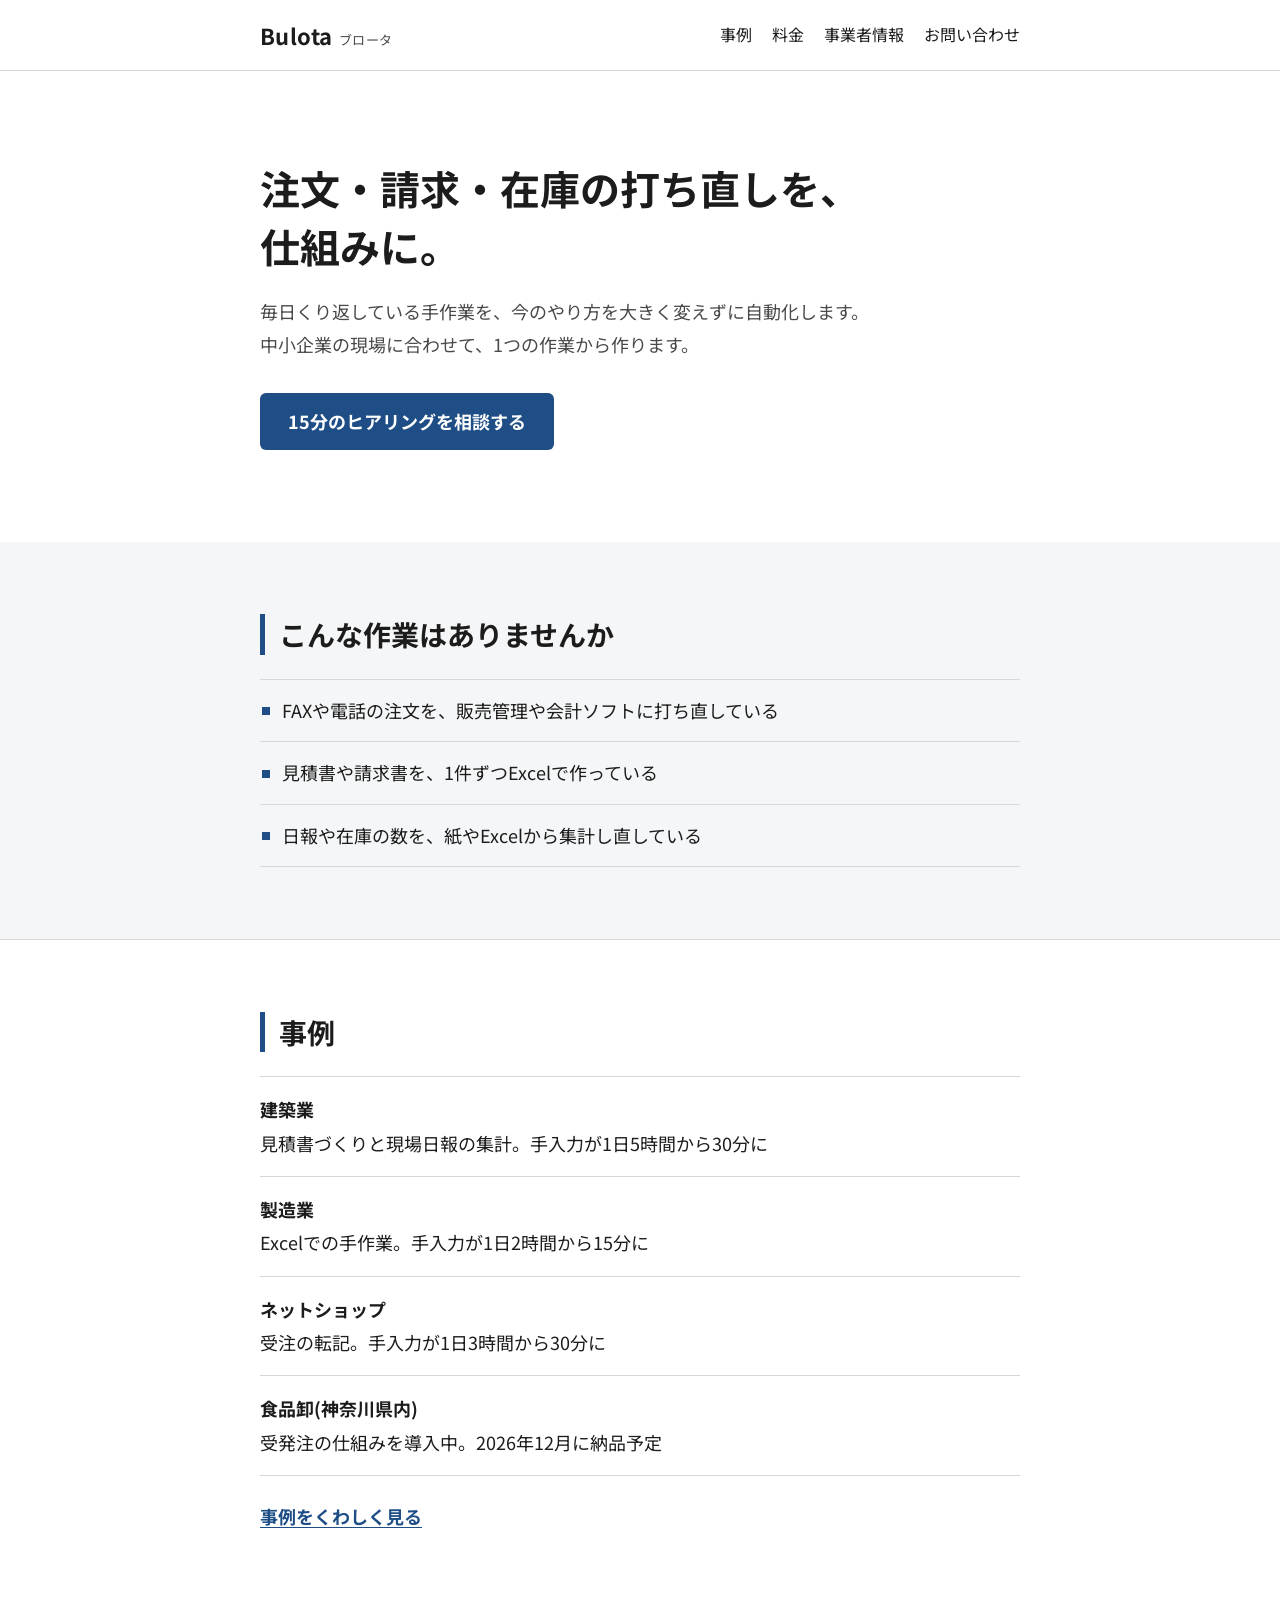
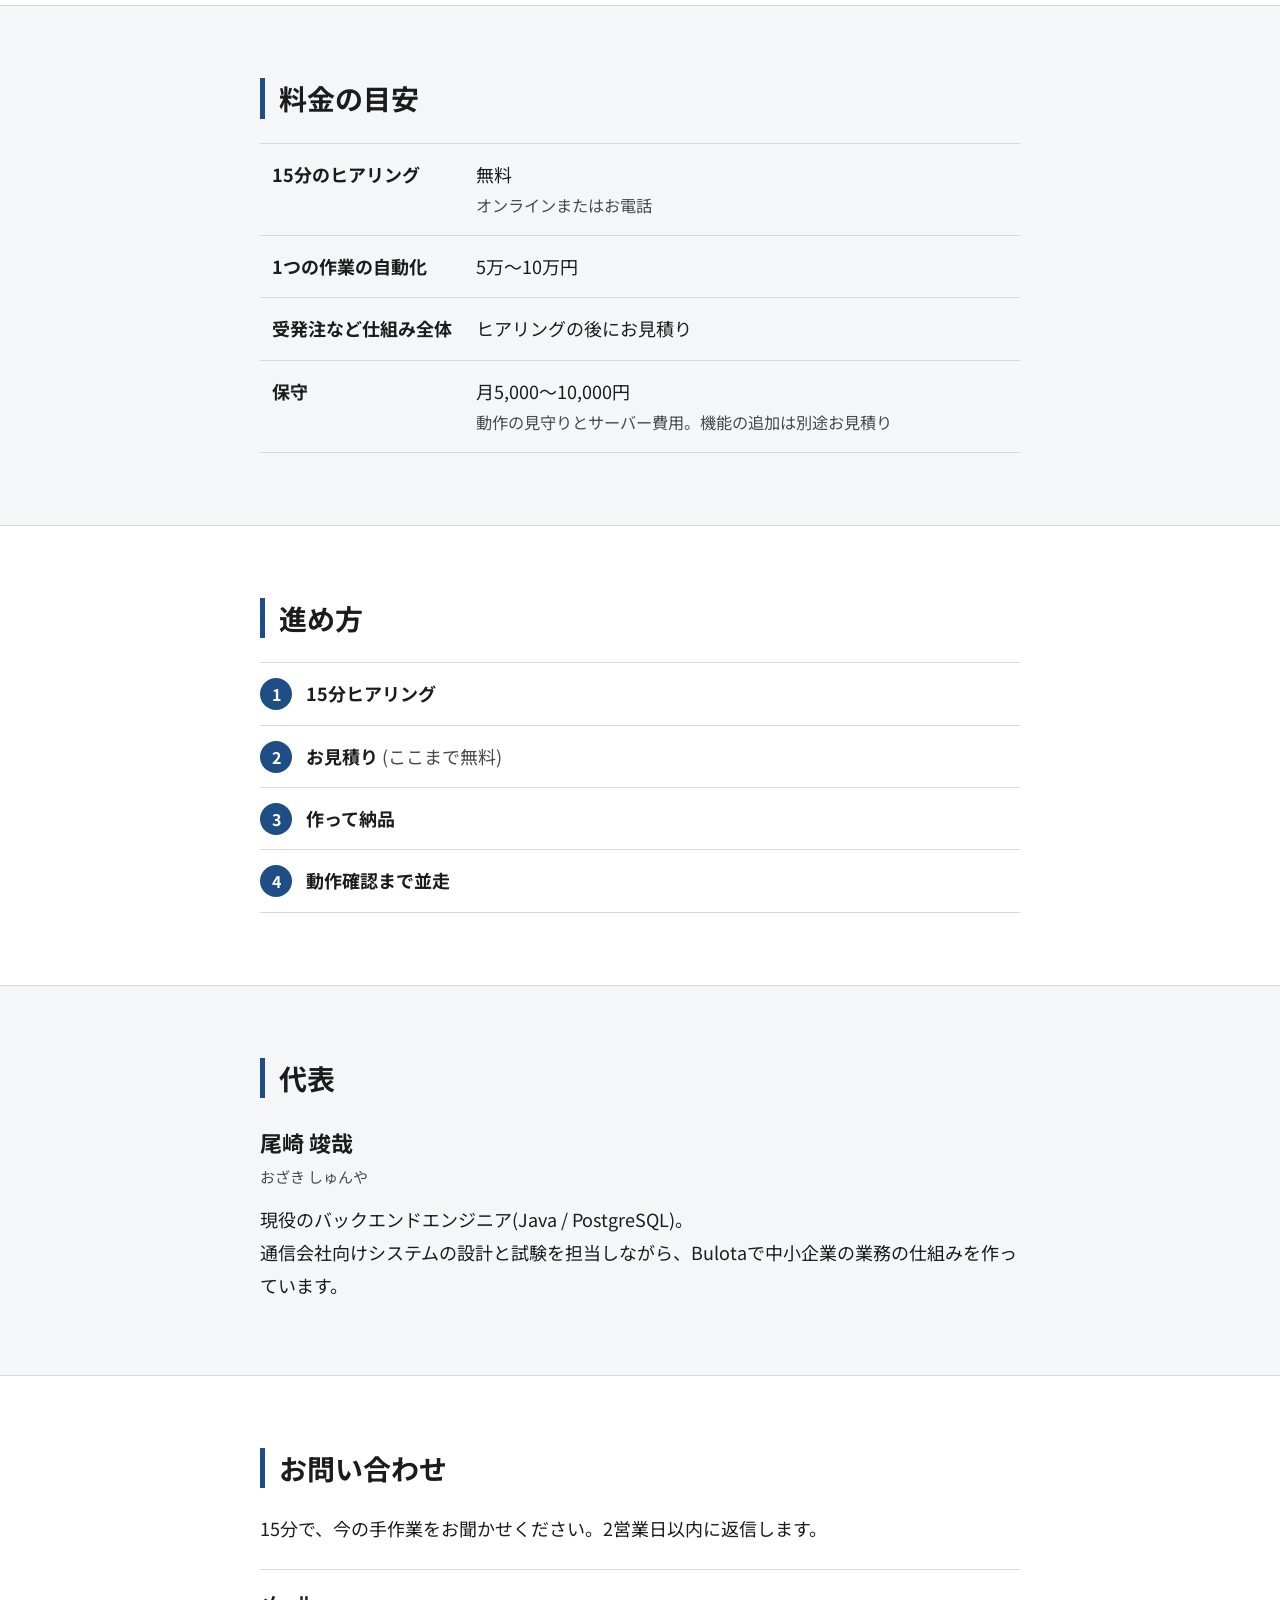
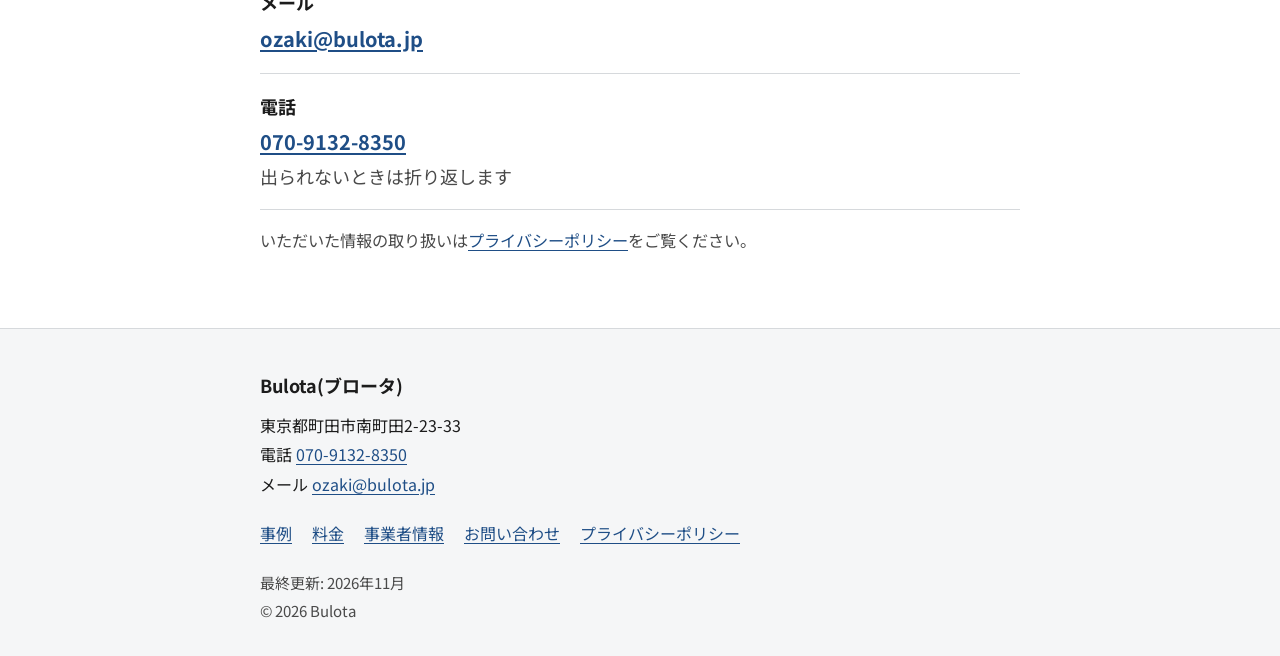
==== commit c3642897: "料金の目安を変更(自動化 5万〜10万円、保守 月5,000〜10,000円) Co-Authored-By: Claude Opus 5.5 <noreply@anthropic.com>" ====
--- a/index.html
+++ b/index.html
@@ -72,9 +72,9 @@
       <table class="table">
         <tbody>
           <tr><th scope="row">15分のヒアリング</th><td>無料<span class="note">オンラインまたはお電話</span></td></tr>
-          <tr><th scope="row">1つの作業の自動化</th><td>10万円前後から</td></tr>
+          <tr><th scope="row">1つの作業の自動化</th><td>5万〜10万円</td></tr>
           <tr><th scope="row">受発注など仕組み全体</th><td>ヒアリングの後にお見積り</td></tr>
-          <tr><th scope="row">保守</th><td>月3,000円から<span class="note">動作の見守りとサーバー費用。機能の追加は別途お見積り</span></td></tr>
+          <tr><th scope="row">保守</th><td>月5,000〜10,000円<span class="note">動作の見守りとサーバー費用。機能の追加は別途お見積り</span></td></tr>
         </tbody>
       </table>
     </div>
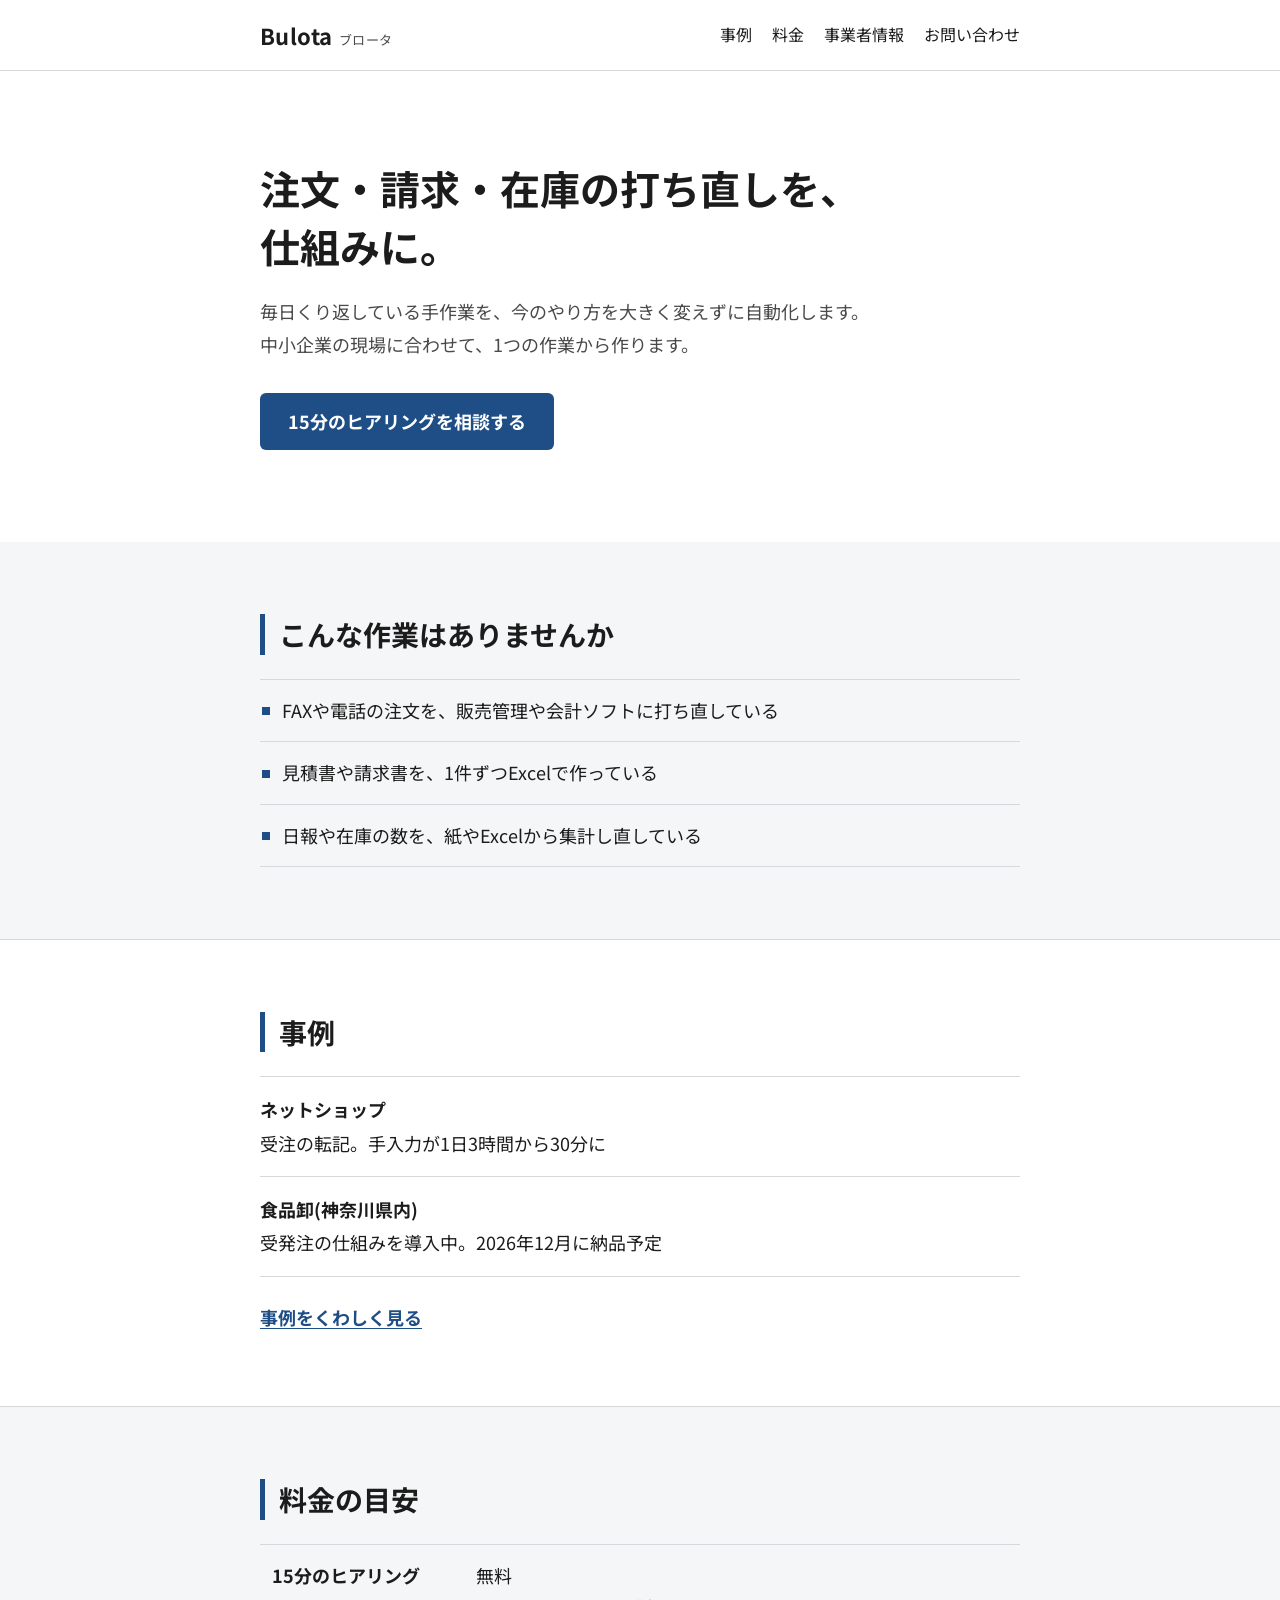
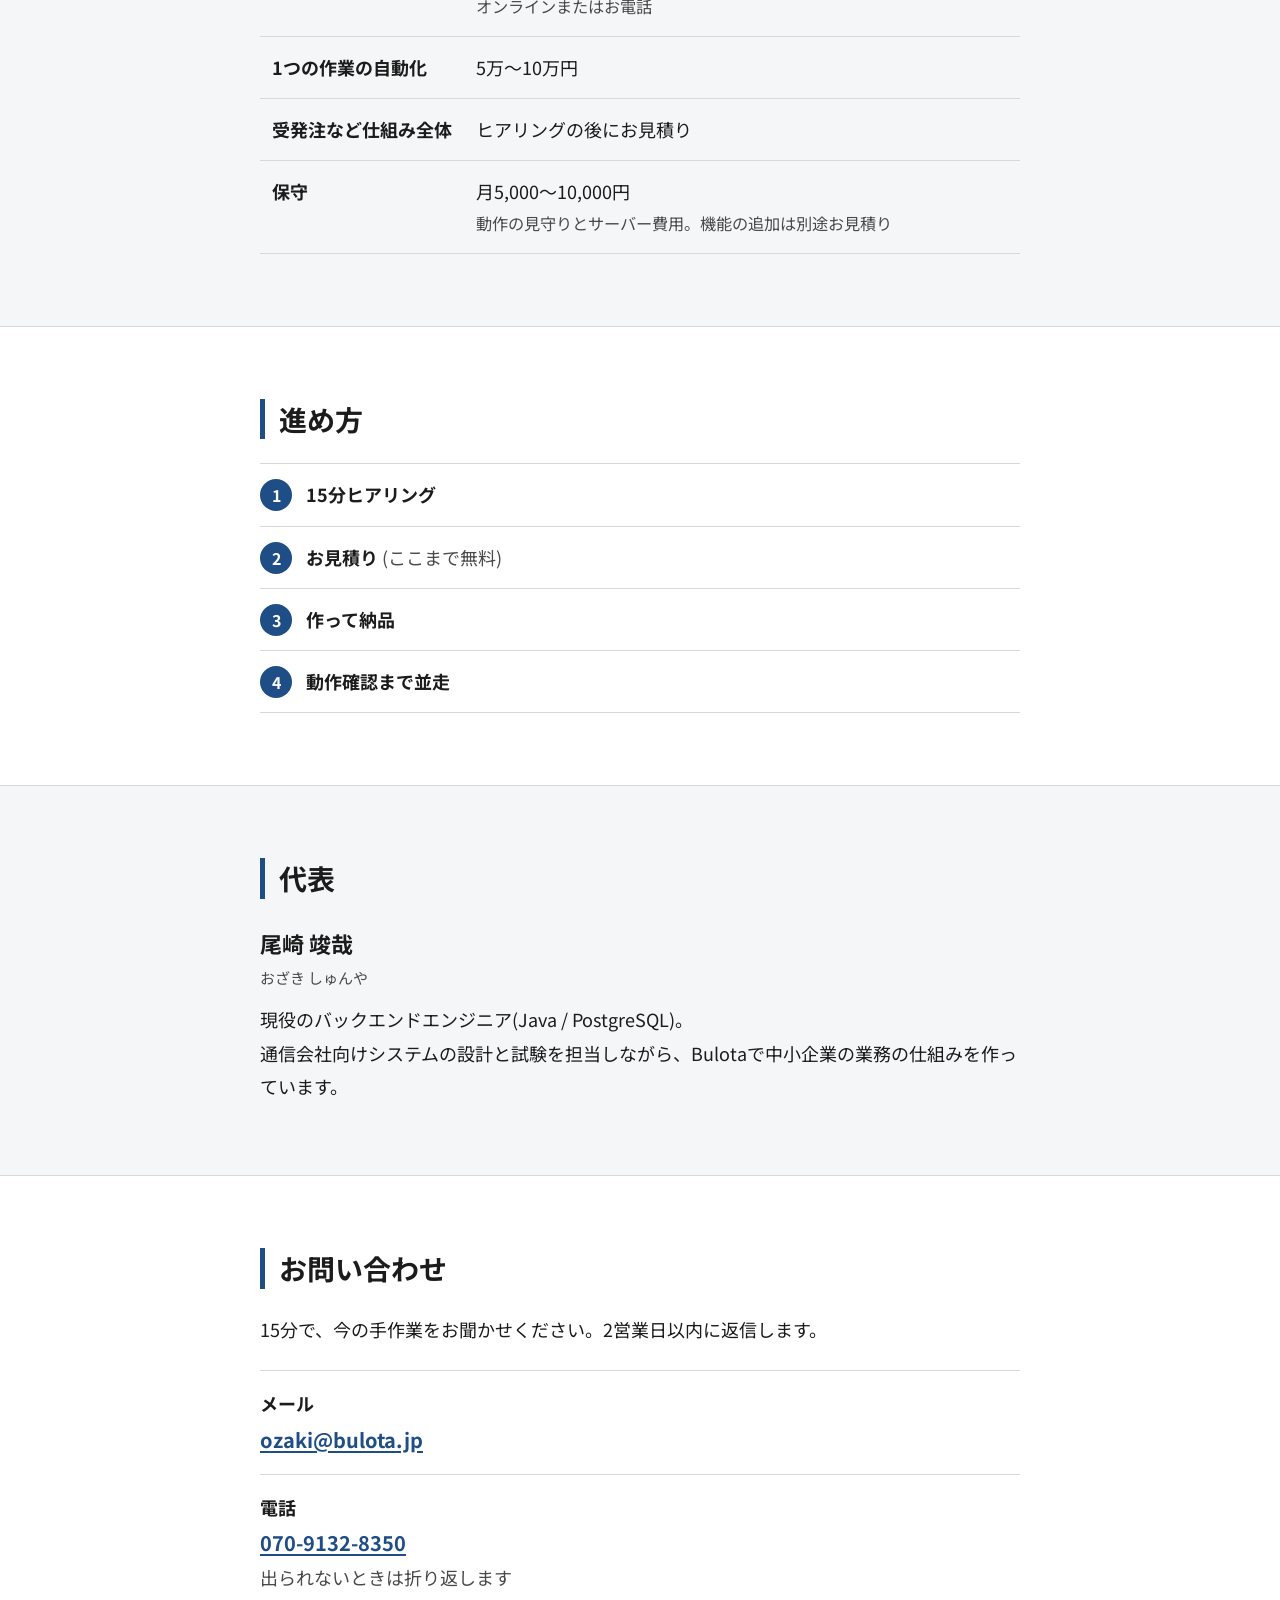
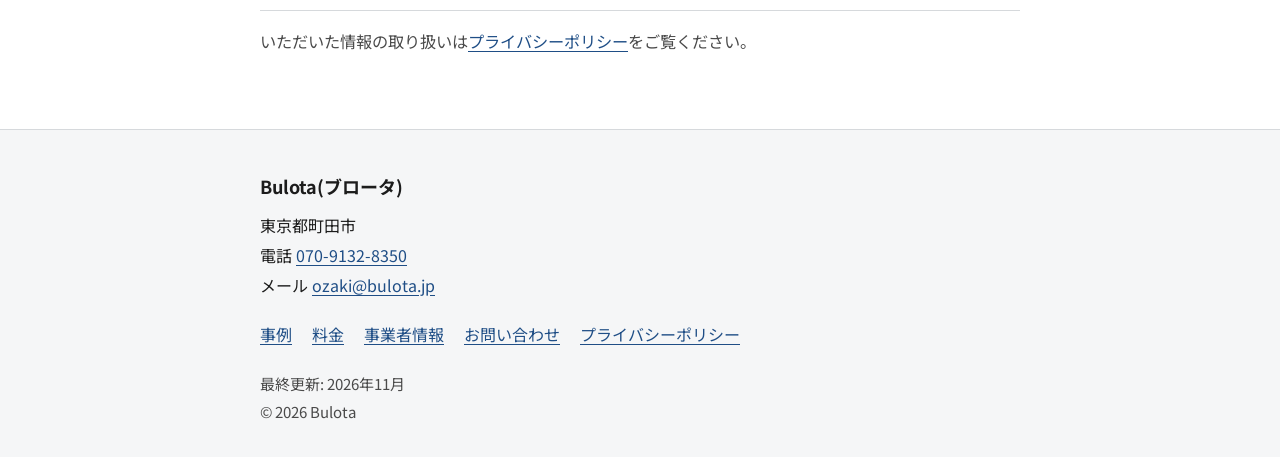
==== commit b2d41f47: "所在地を「東京都町田市」までに(番地を外す)・事例の建築業と製造業を確認が取れるまで非表示に - 4ページのフッター、事業者情報の所在地、プライバシーポリシーの事業者の住所 - index.html " ====
--- a/index.html
+++ b/index.html
@@ -57,8 +57,10 @@
     <div class="wrap">
       <h2 class="section-title">事例</h2>
       <ul class="case-list">
+        <!-- 確認が取れるまで非表示(建築業・製造業)
         <li><span class="case-name">建築業</span>見積書づくりと現場日報の集計。手入力が1日5時間から30分に</li>
         <li><span class="case-name">製造業</span>Excelでの手作業。手入力が1日2時間から15分に</li>
+        -->
         <li><span class="case-name">ネットショップ</span>受注の転記。手入力が1日3時間から30分に</li>
         <li><span class="case-name">食品卸(神奈川県内)</span>受発注の仕組みを導入中。2026年12月に納品予定</li>
       </ul>
@@ -145,7 +147,7 @@
   <div class="wrap">
     <p class="footer-name">Bulota(ブロータ)</p>
     <address class="footer-info">
-      東京都町田市南町田2-23-33<br>
+      東京都町田市<br>
       電話 <a href="tel:070-9132-8350">070-9132-8350</a><br>
       メール <a href="mailto:ozaki@bulota.jp">ozaki@bulota.jp</a>
     </address>
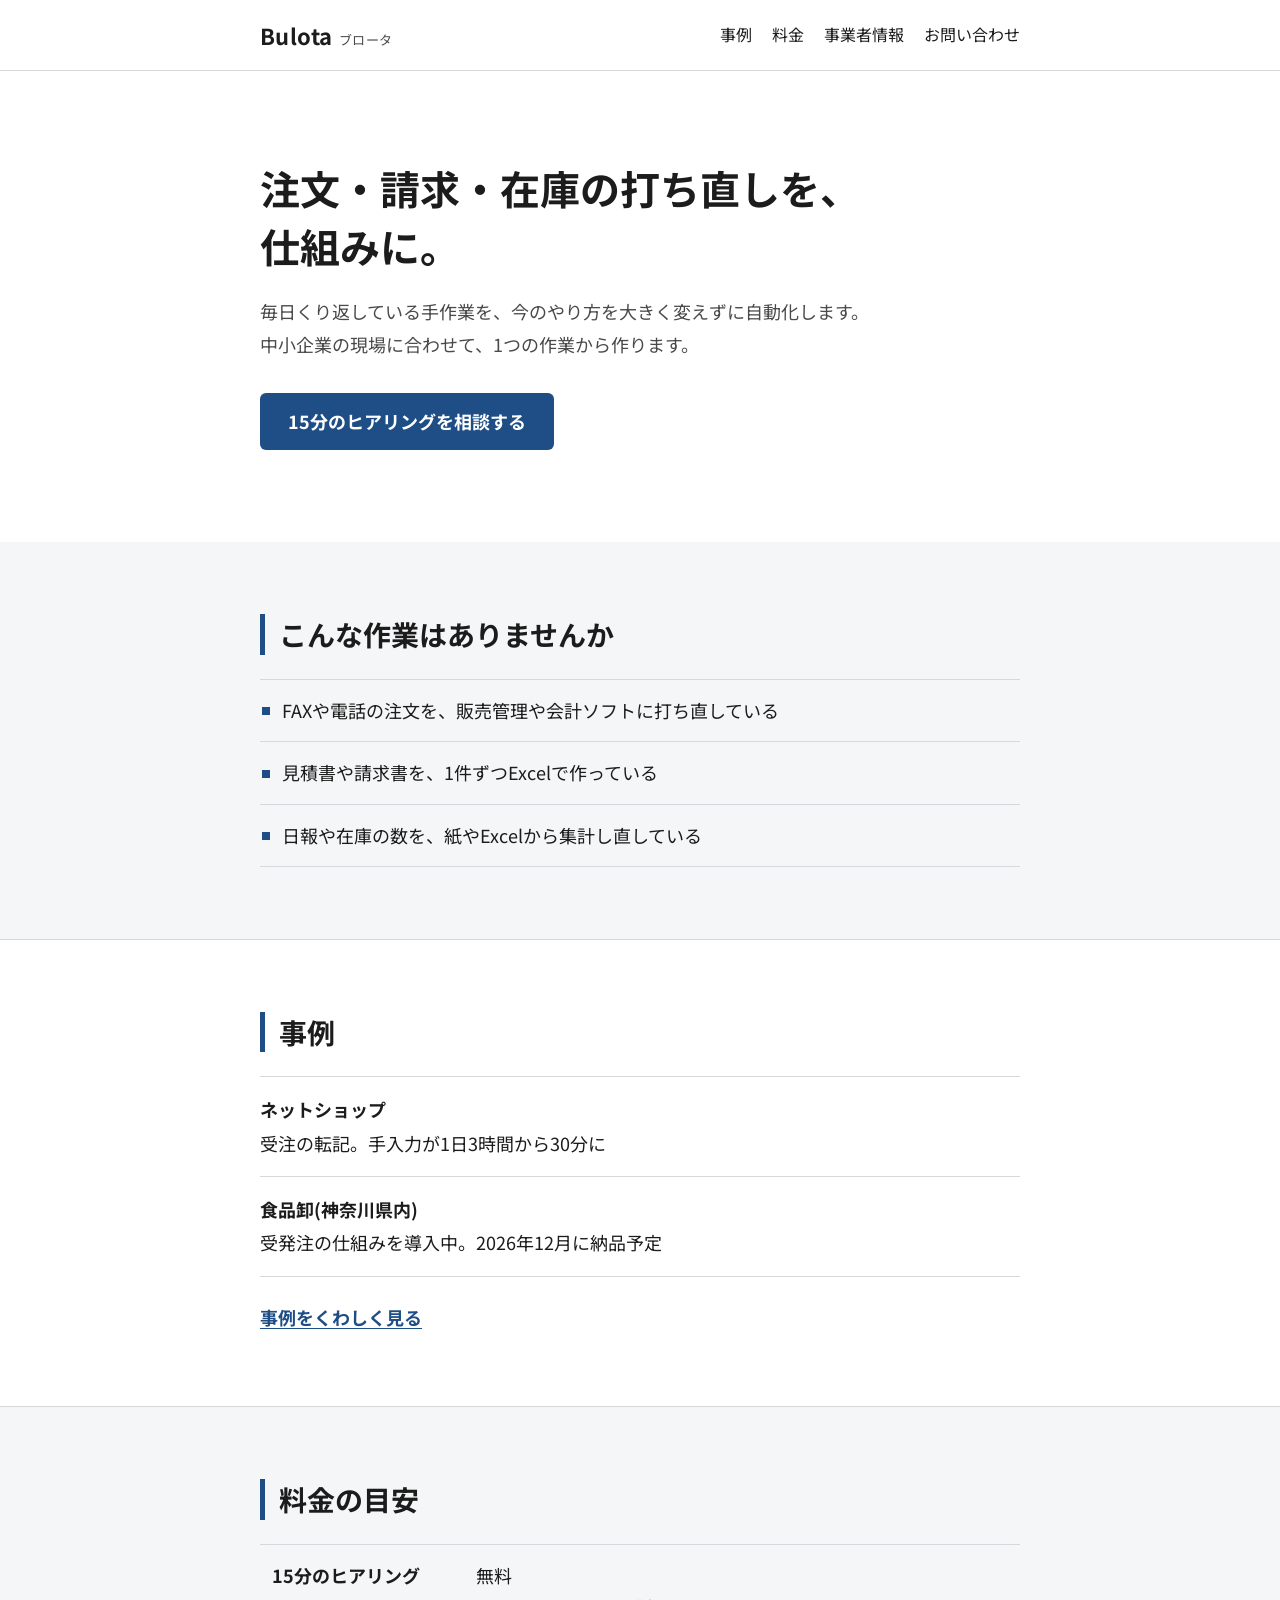
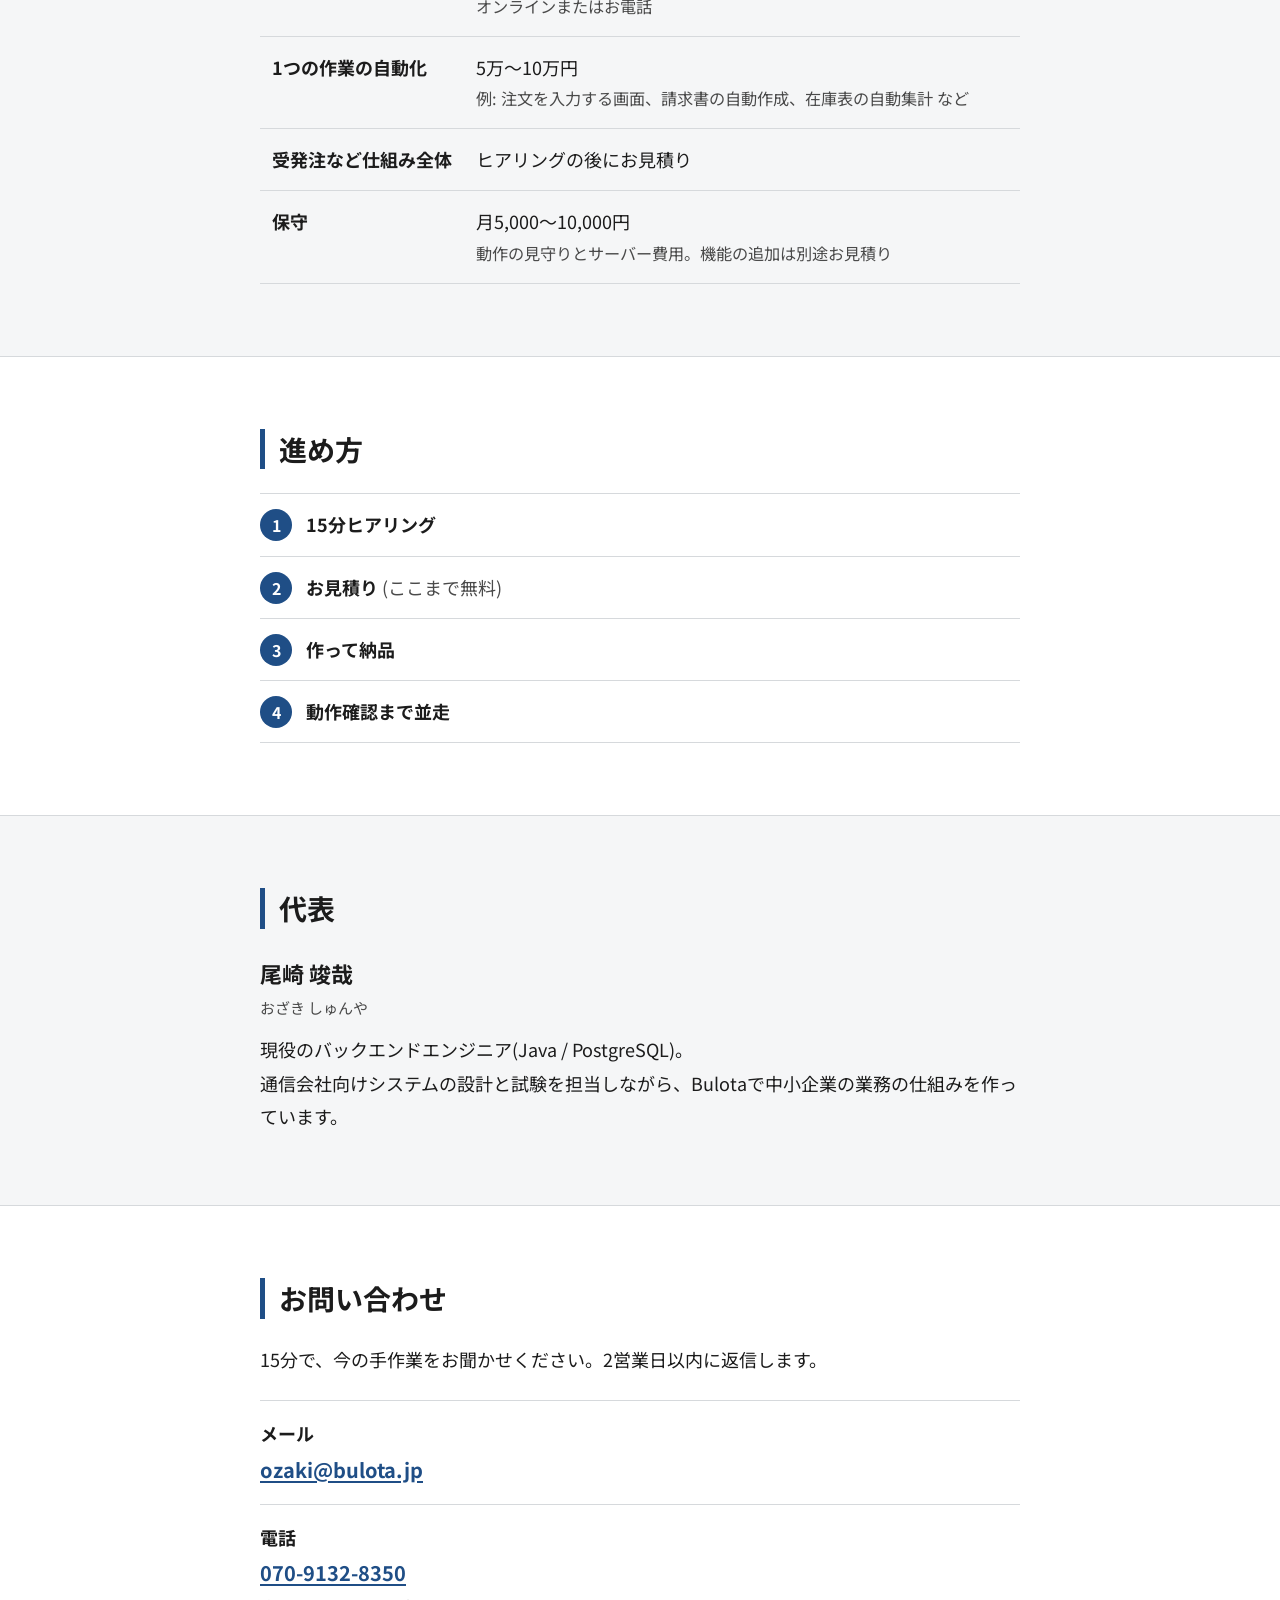
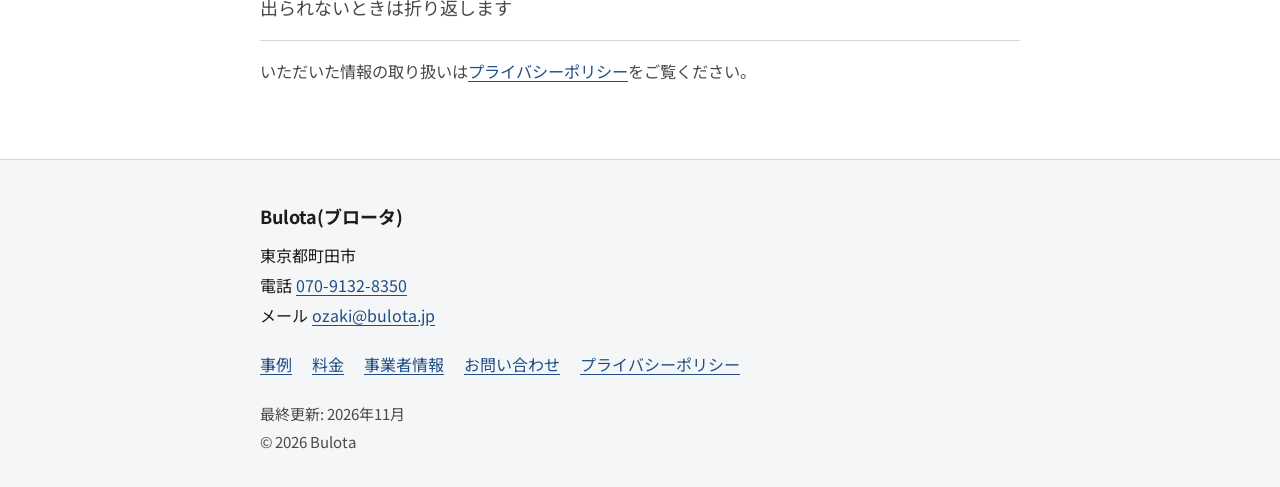
==== commit 1259e9fe: "料金の目安: 1つの作業の自動化に例を追加 Co-Authored-By: Claude Opus 5.5 <noreply@anthropic.com>" ====
--- a/index.html
+++ b/index.html
@@ -74,7 +74,7 @@
       <table class="table">
         <tbody>
           <tr><th scope="row">15分のヒアリング</th><td>無料<span class="note">オンラインまたはお電話</span></td></tr>
-          <tr><th scope="row">1つの作業の自動化</th><td>5万〜10万円</td></tr>
+          <tr><th scope="row">1つの作業の自動化</th><td>5万〜10万円<span class="note">例: 注文を入力する画面、請求書の自動作成、在庫表の自動集計 など</span></td></tr>
           <tr><th scope="row">受発注など仕組み全体</th><td>ヒアリングの後にお見積り</td></tr>
           <tr><th scope="row">保守</th><td>月5,000〜10,000円<span class="note">動作の見守りとサーバー費用。機能の追加は別途お見積り</span></td></tr>
         </tbody>
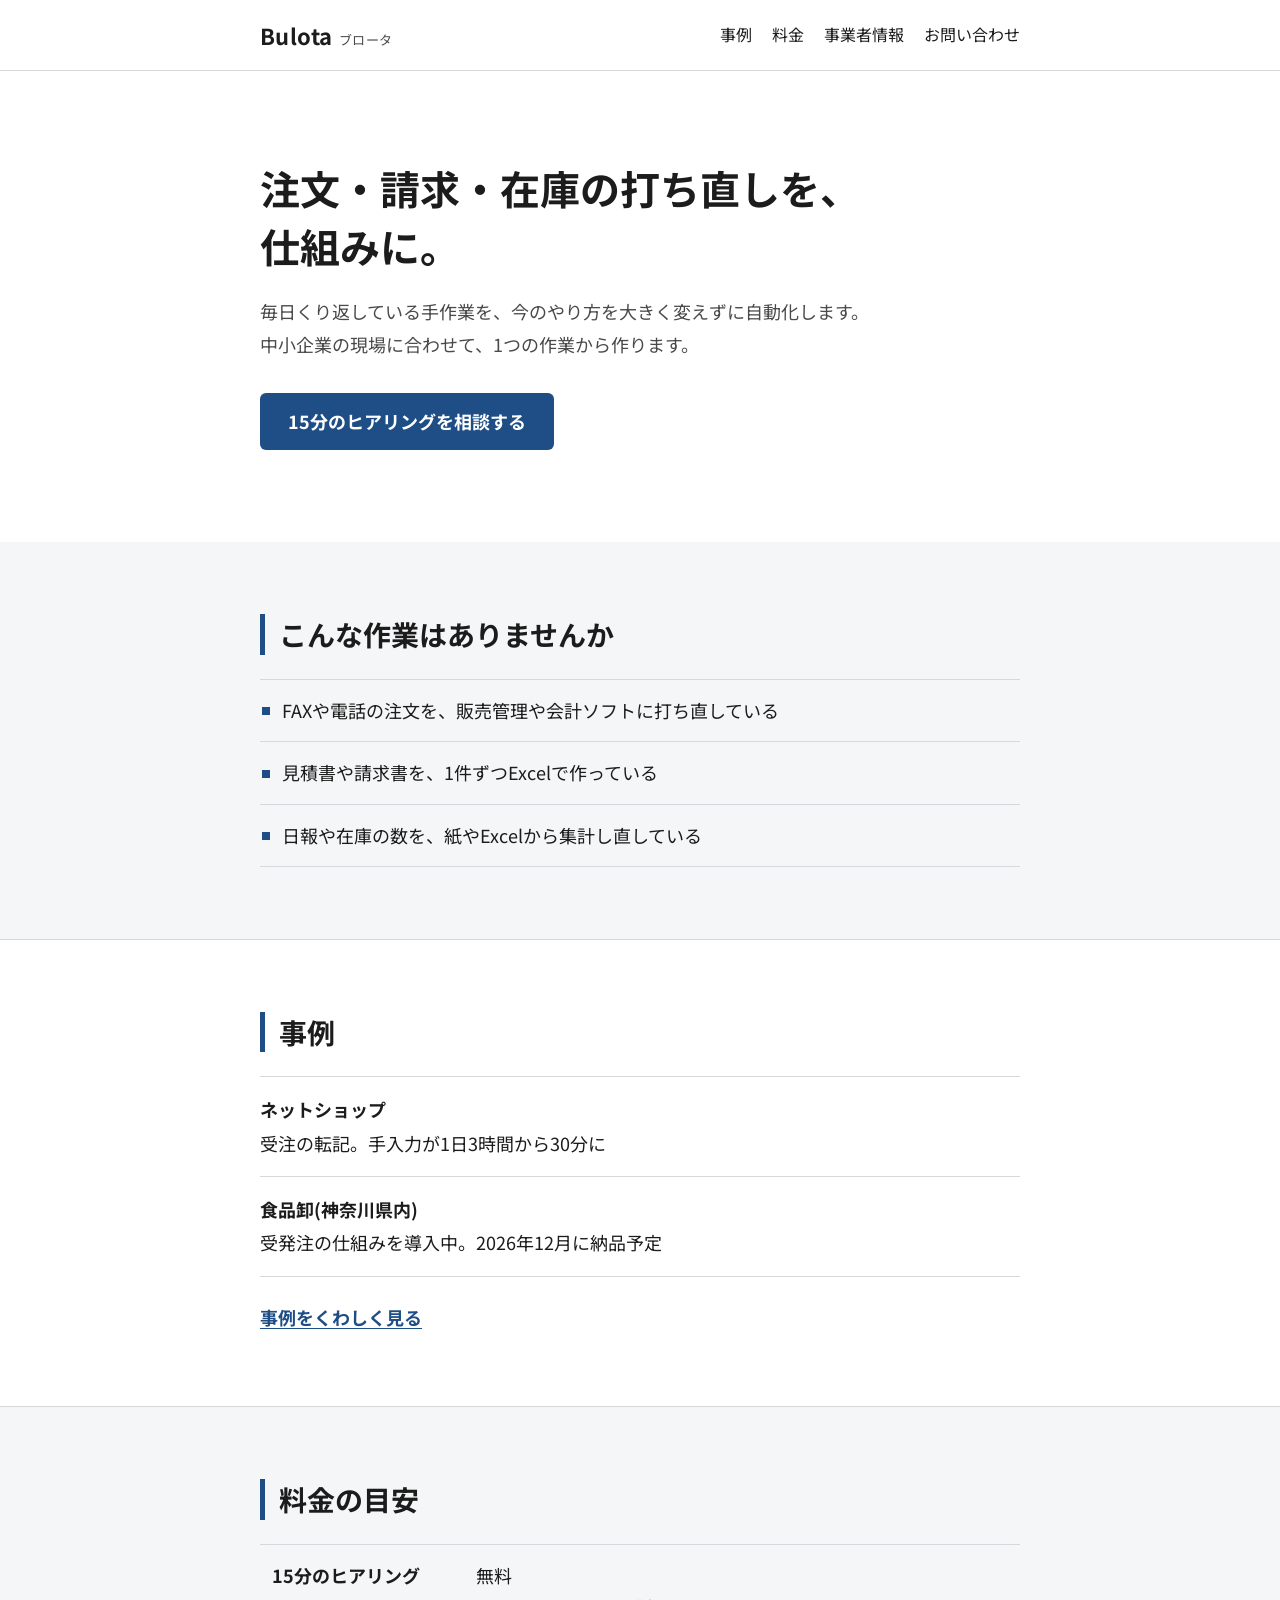
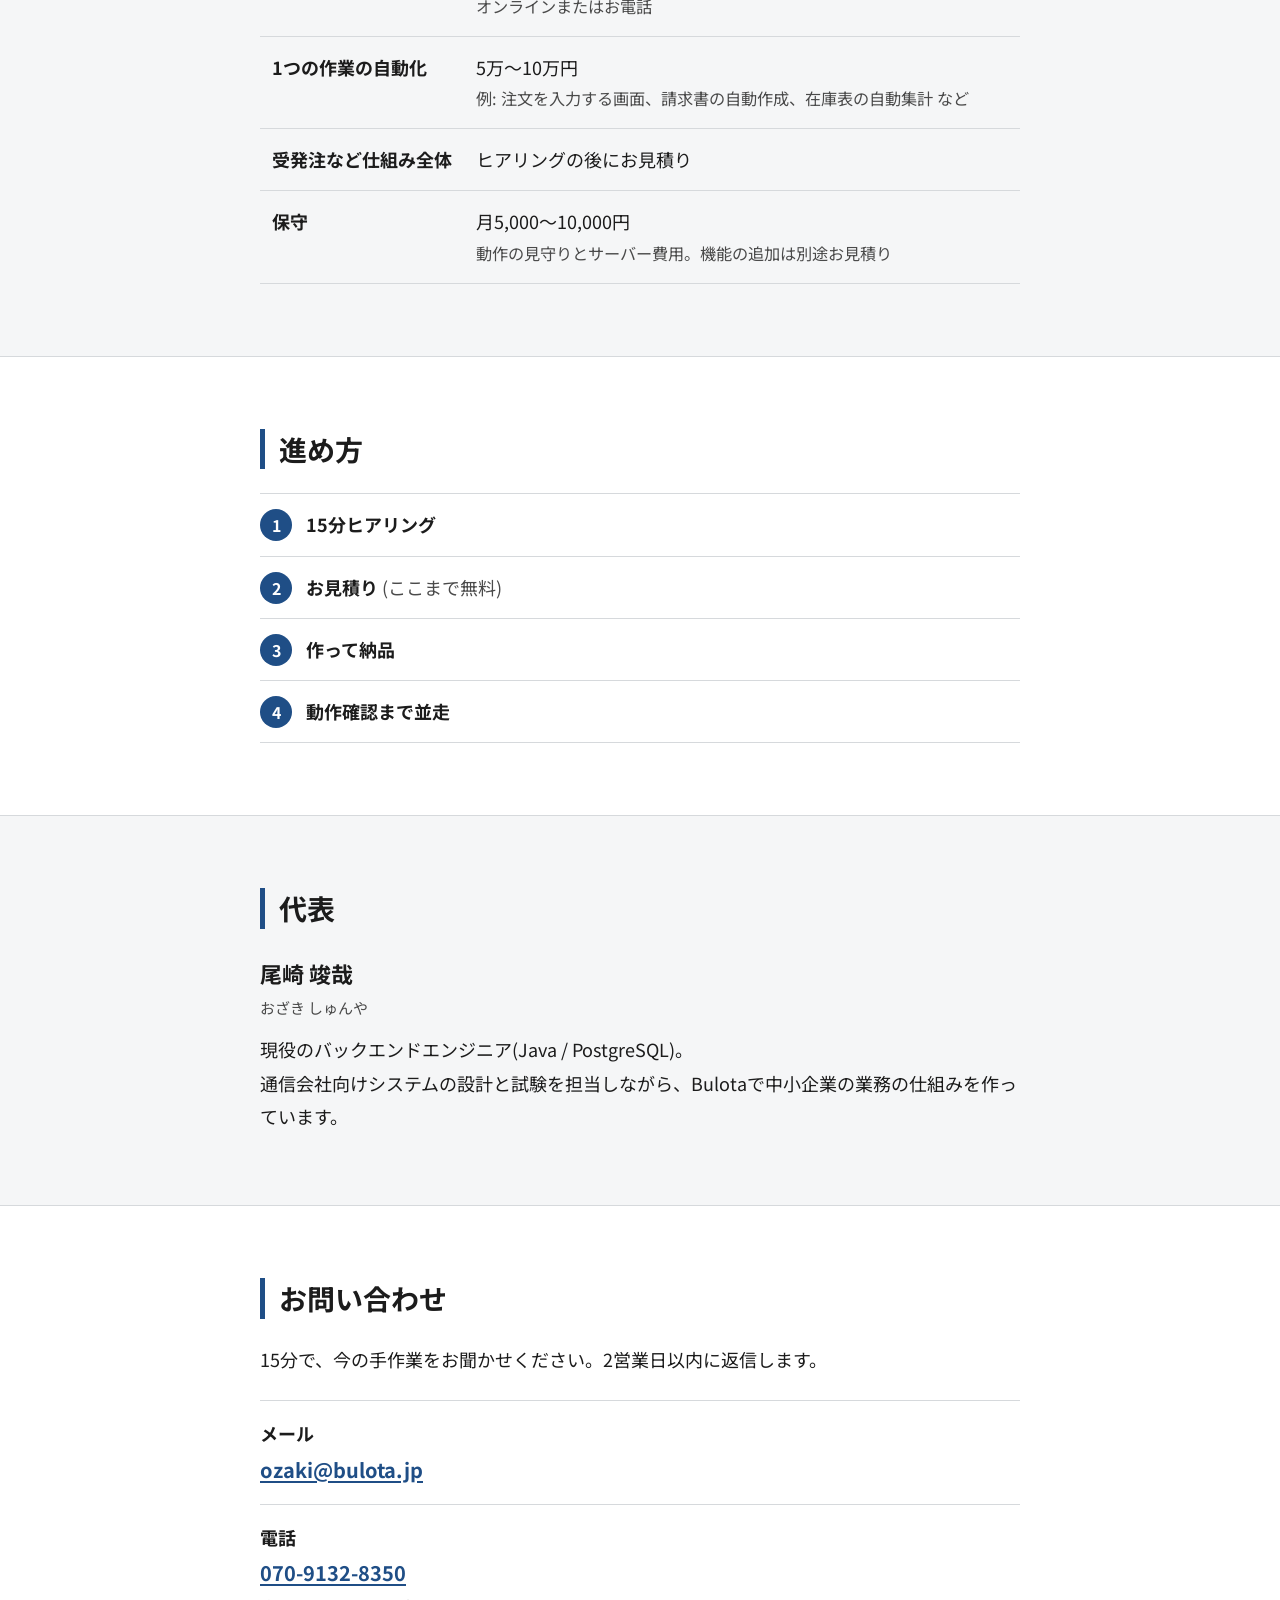
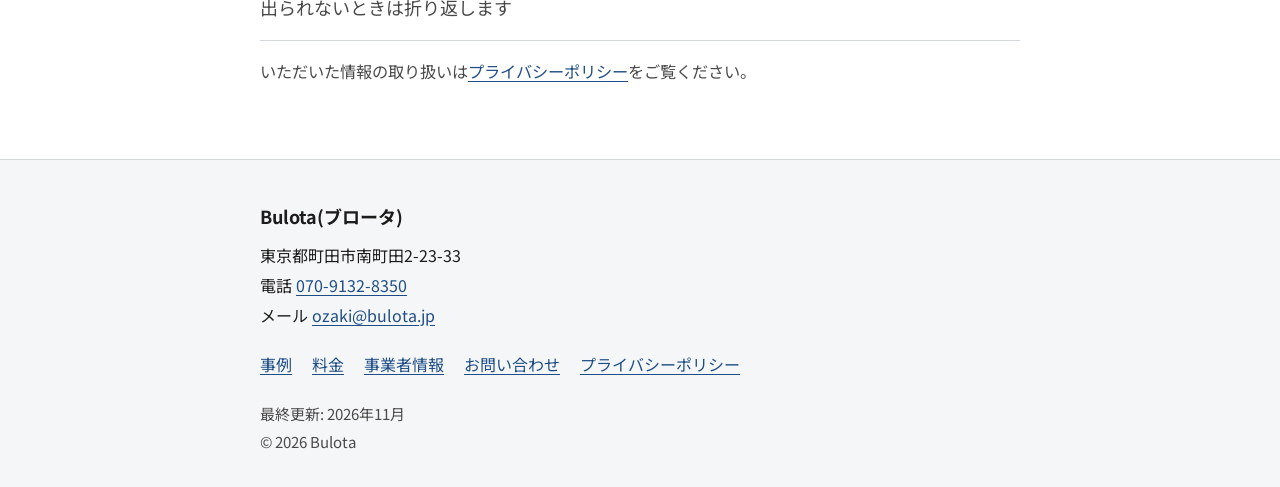
==== commit 419ce221: "所在地を番地まで戻す・隠していた事例(建築業・製造業)をファイルから消す - 4ページのフッター、事業者情報の所在地、プライバシーポリシーの事業者の住所を「東京都町田市南町田2-23-33」に - i" ====
--- a/index.html
+++ b/index.html
@@ -57,10 +57,6 @@
     <div class="wrap">
       <h2 class="section-title">事例</h2>
       <ul class="case-list">
-        <!-- 確認が取れるまで非表示(建築業・製造業)
-        <li><span class="case-name">建築業</span>見積書づくりと現場日報の集計。手入力が1日5時間から30分に</li>
-        <li><span class="case-name">製造業</span>Excelでの手作業。手入力が1日2時間から15分に</li>
-        -->
         <li><span class="case-name">ネットショップ</span>受注の転記。手入力が1日3時間から30分に</li>
         <li><span class="case-name">食品卸(神奈川県内)</span>受発注の仕組みを導入中。2026年12月に納品予定</li>
       </ul>
@@ -147,7 +143,7 @@
   <div class="wrap">
     <p class="footer-name">Bulota(ブロータ)</p>
     <address class="footer-info">
-      東京都町田市<br>
+      東京都町田市南町田2-23-33<br>
       電話 <a href="tel:070-9132-8350">070-9132-8350</a><br>
       メール <a href="mailto:ozaki@bulota.jp">ozaki@bulota.jp</a>
     </address>
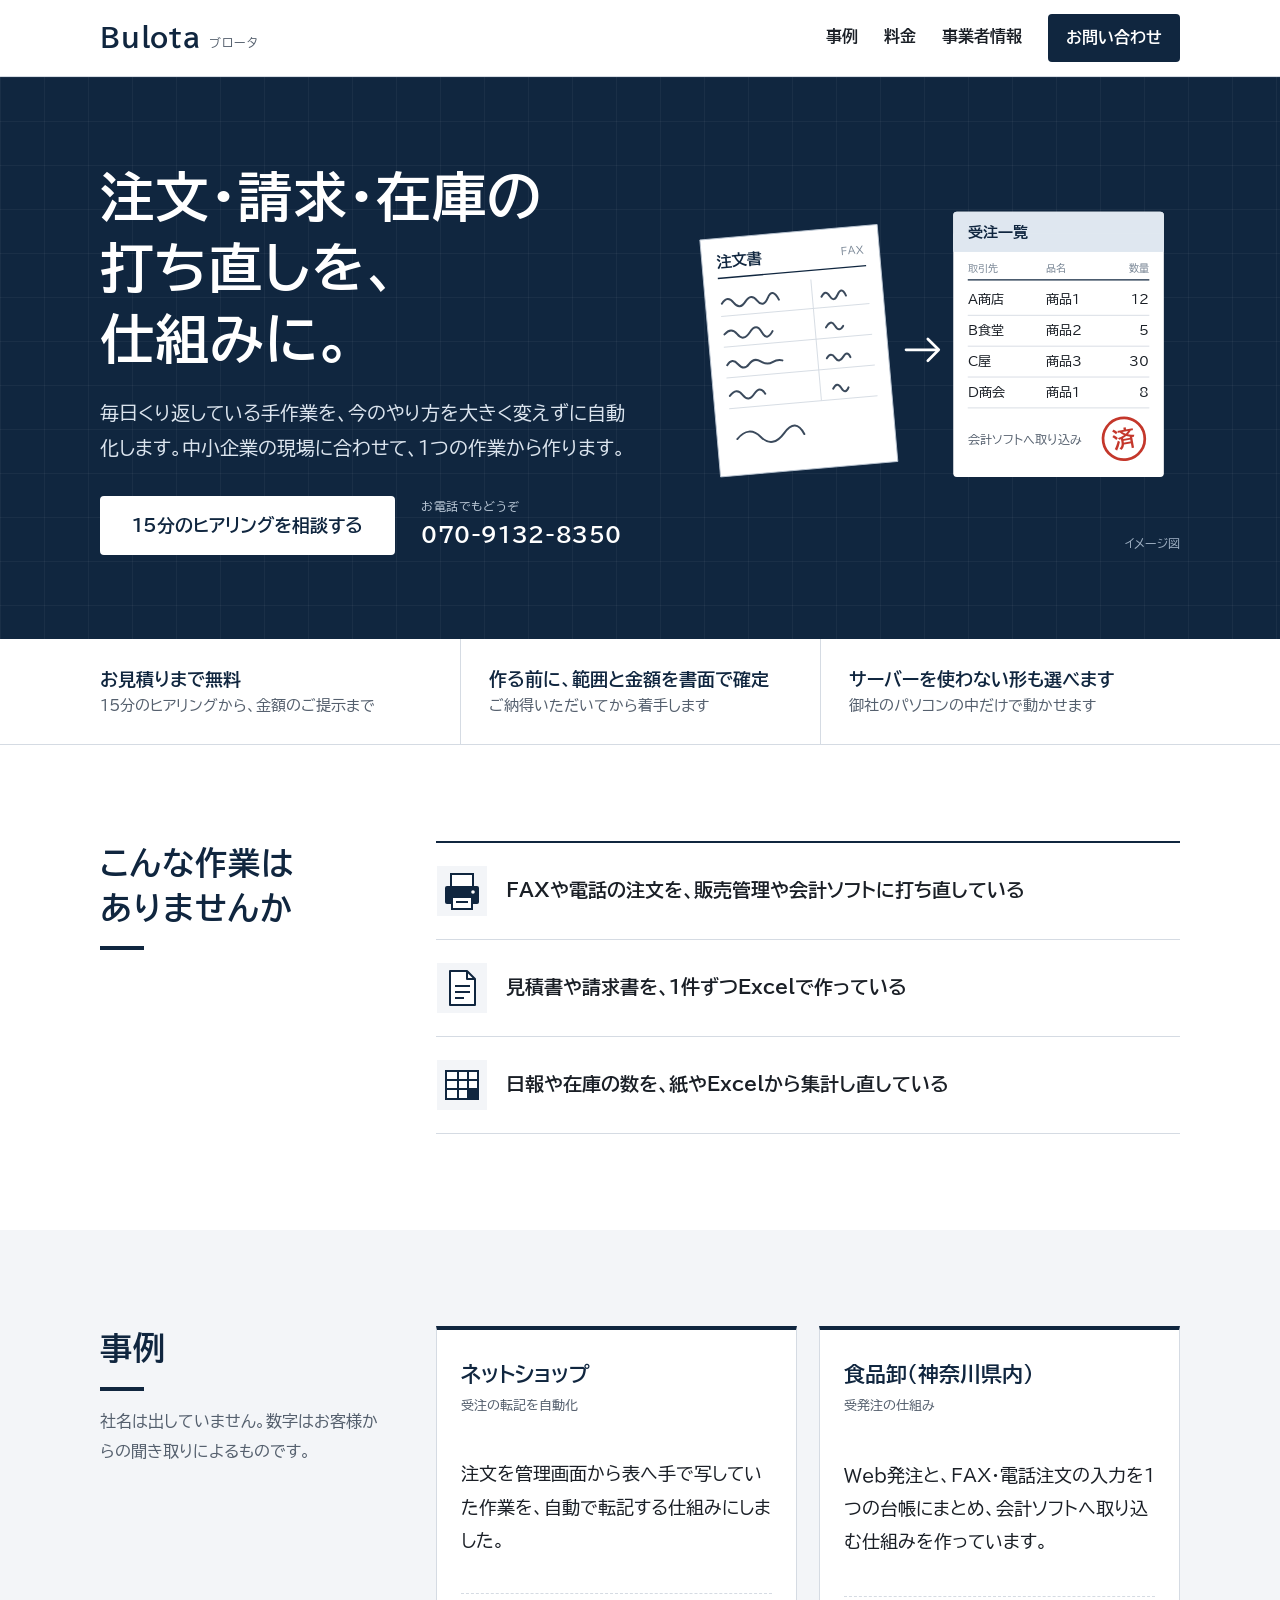
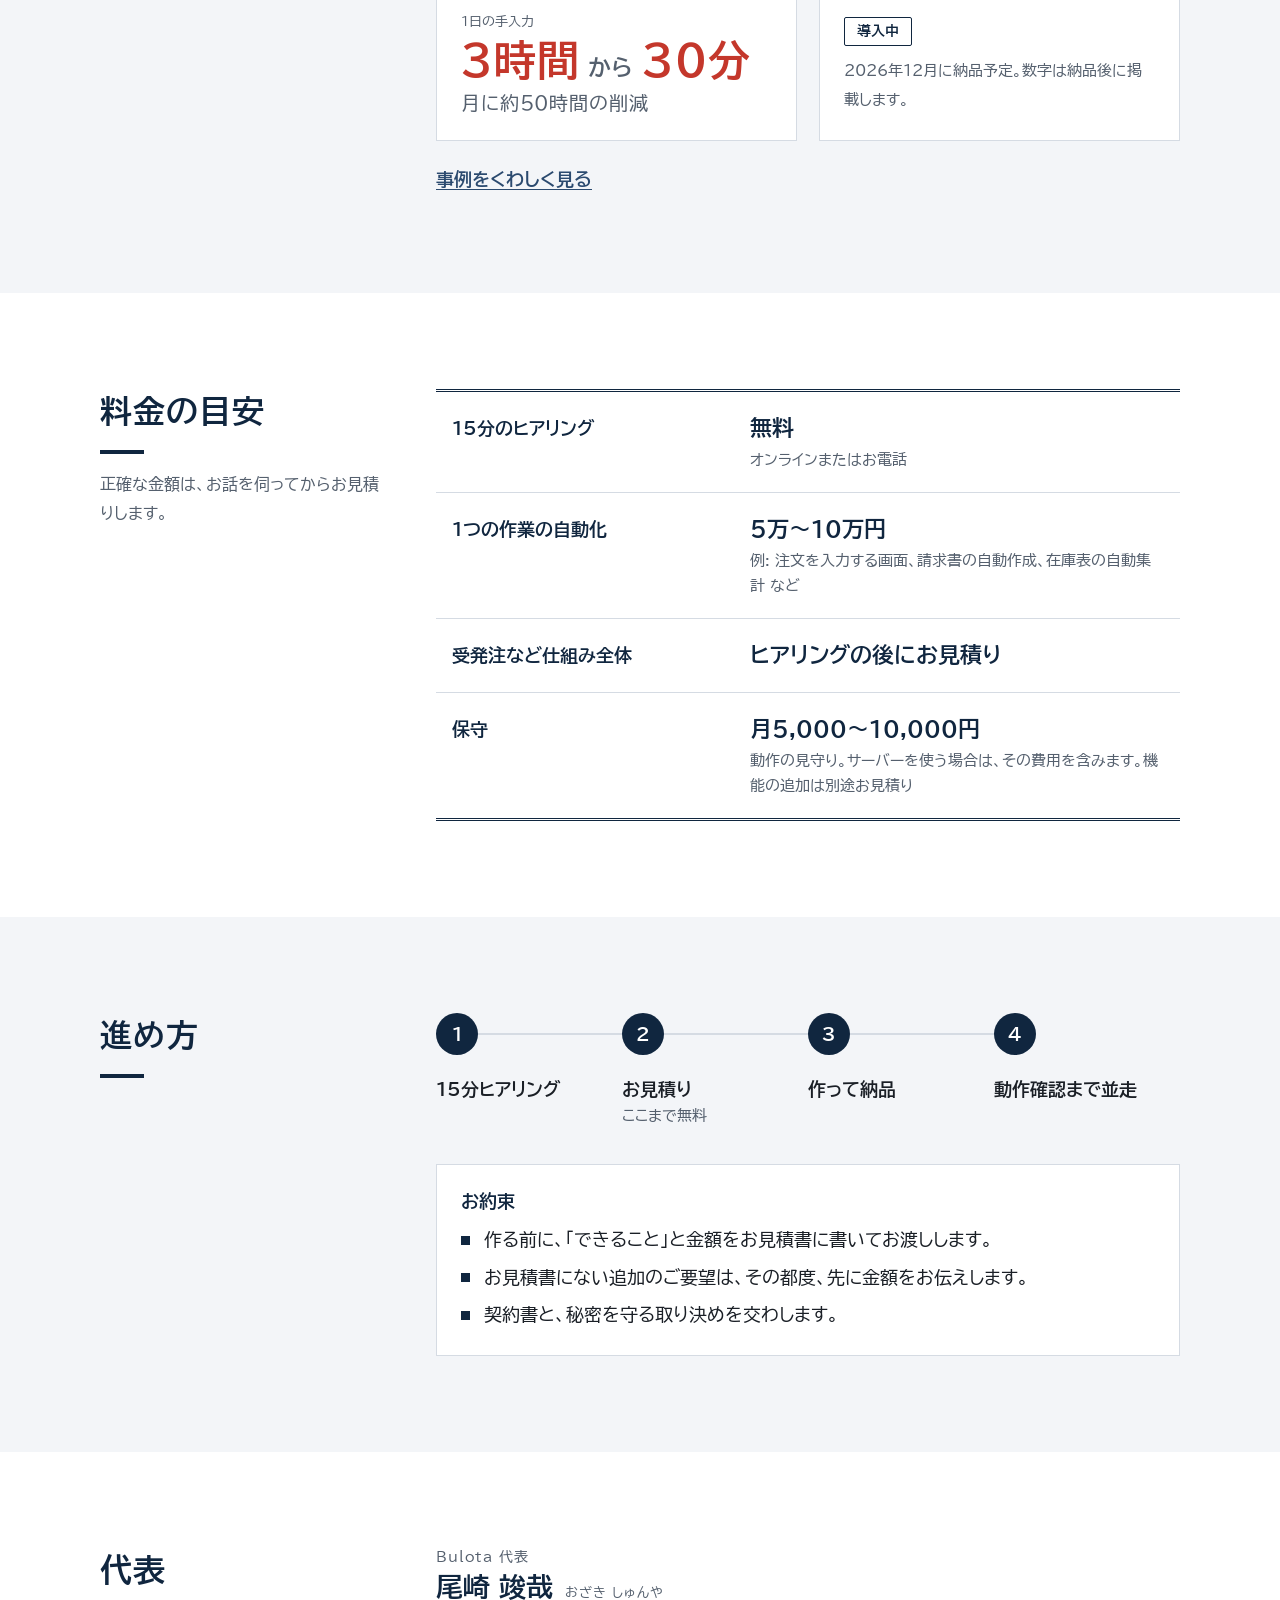
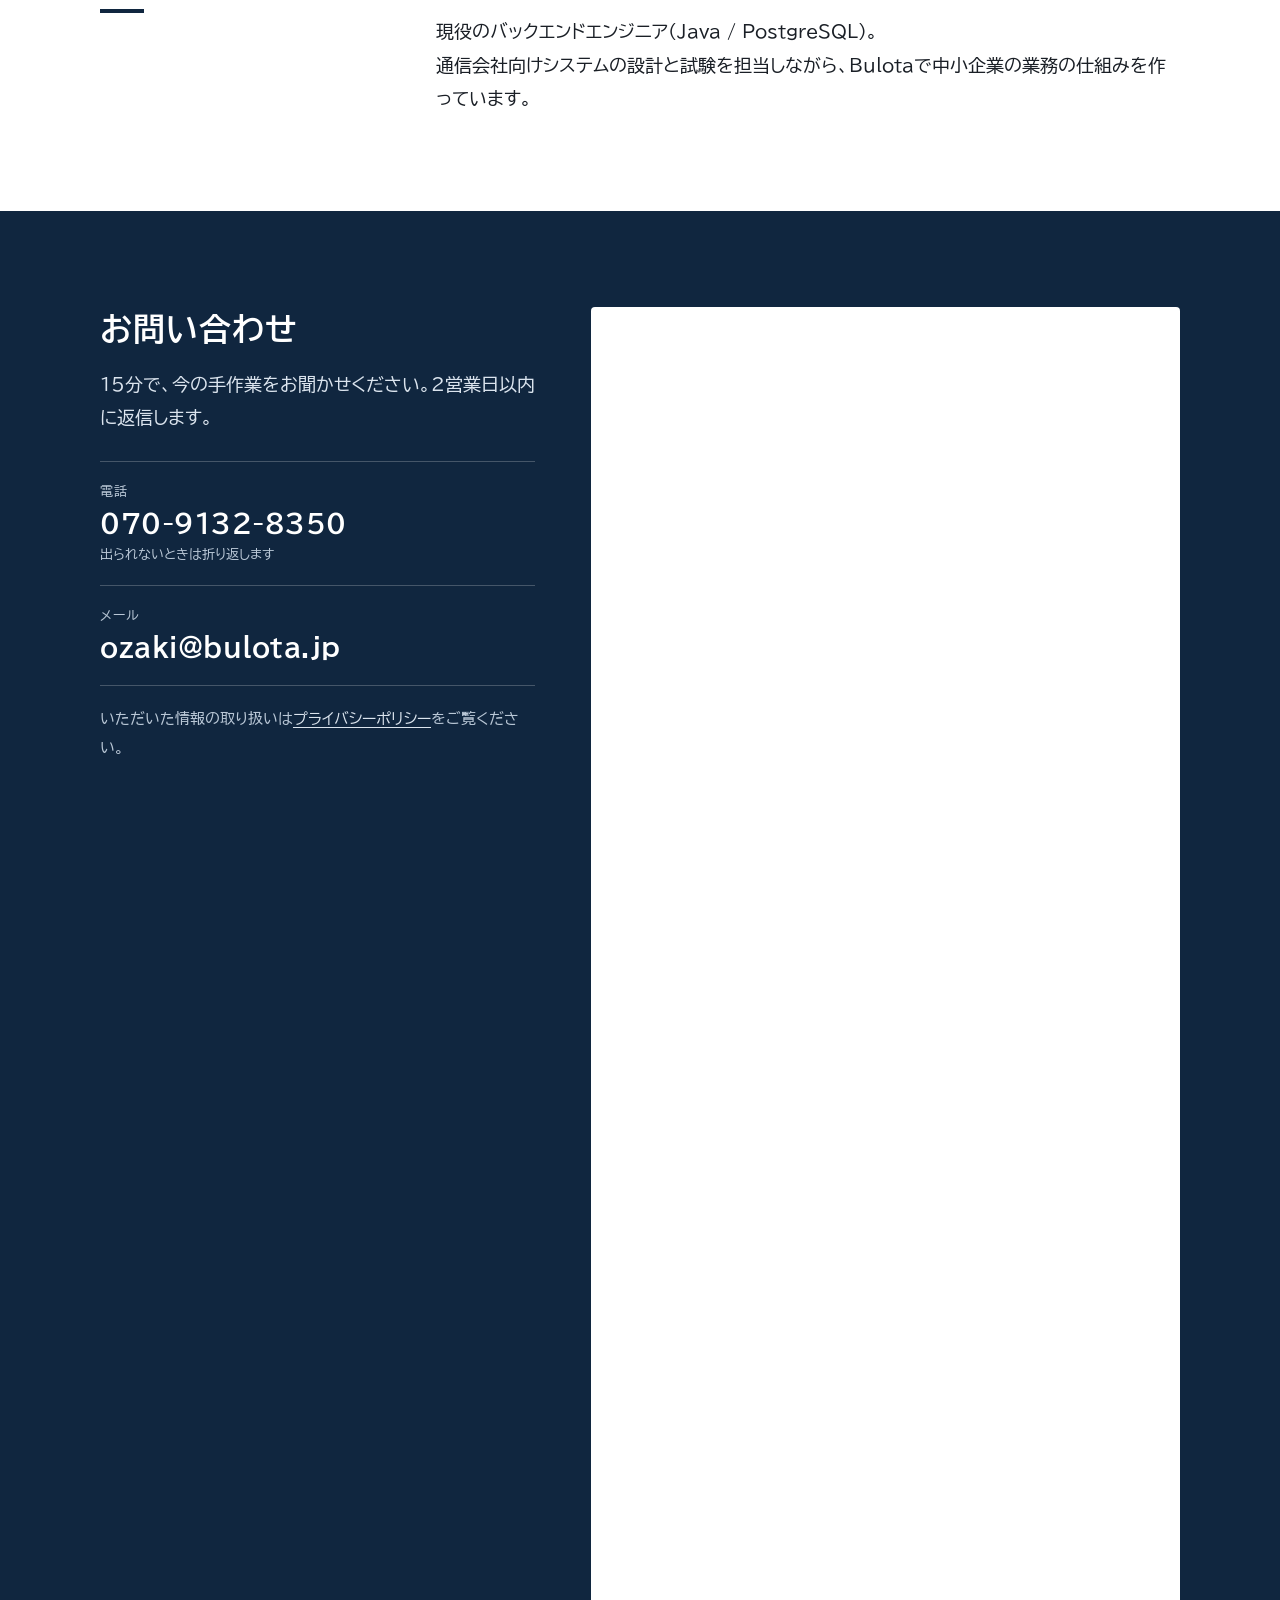
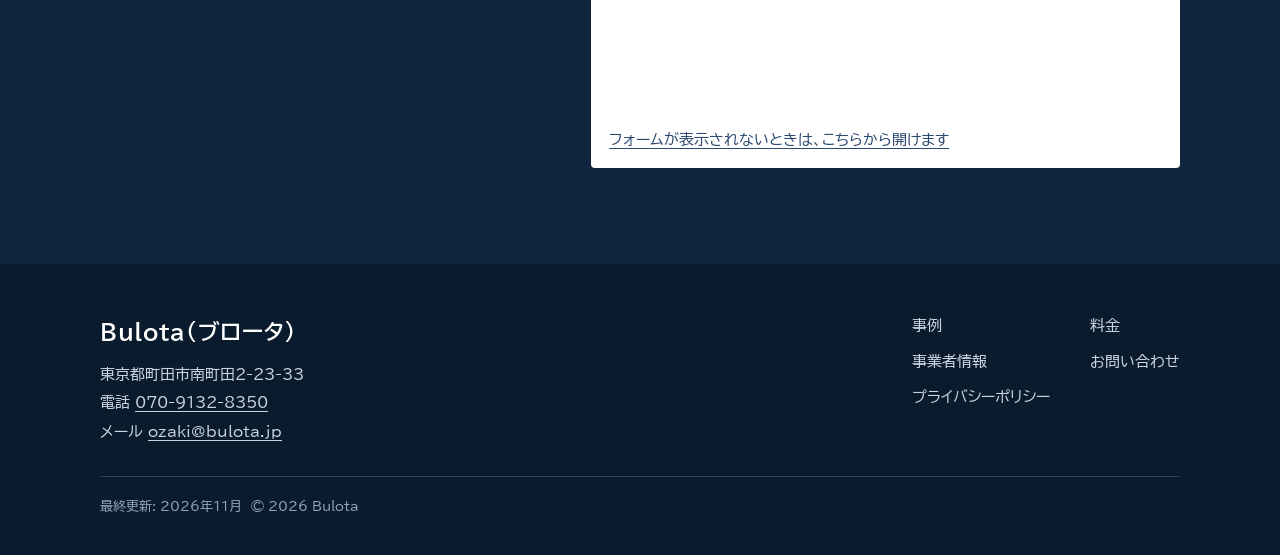
==== commit 98d31d05: "見た目を作り直し(紺と白・朱は数字と印だけ・BIZ UDPGothic)、お問い合わせフォームを埋め込み - Googleフォームを #contact に埋め込み。高さは実測に合わせて PC 1,40" ====
--- a/index.html
+++ b/index.html
@@ -12,7 +12,7 @@
 <link rel="icon" href="assets/icon_clean.svg" type="image/svg+xml">
 <link rel="preconnect" href="https://fonts.googleapis.com">
 <link rel="preconnect" href="https://fonts.gstatic.com" crossorigin>
-<link href="https://fonts.googleapis.com/css2?family=Noto+Sans+JP:wght@400;700&display=swap" rel="stylesheet">
+<link href="https://fonts.googleapis.com/css2?family=BIZ+UDPGothic:wght@400;700&display=swap" rel="stylesheet">
 <link rel="stylesheet" href="styles.css">
 </head>
 <body>
@@ -24,7 +24,7 @@
       <a href="works.html">事例</a>
       <a href="index.html#price">料金</a>
       <a href="about.html">事業者情報</a>
-      <a href="index.html#contact">お問い合わせ</a>
+      <a class="nav-cta" href="index.html#contact">お問い合わせ</a>
     </nav>
   </div>
 </header>
@@ -32,73 +32,182 @@
 <main>
 
   <section class="hero">
+    <div class="wrap hero-inner">
+      <div>
+        <h1 class="hero-title"><span class="ph">注文・請求・在庫の</span><span class="ph">打ち直しを、</span><span class="ph">仕組みに。</span></h1>
+        <p class="hero-lead">毎日くり返している手作業を、今のやり方を大きく変えずに自動化します。中小企業の現場に合わせて、1つの作業から作ります。</p>
+        <div class="hero-actions">
+          <!-- 予約ページのURLが決まったら、href を予約ページに差し替える(いまはお問い合わせ欄へ飛ぶ) -->
+          <!-- 予約URLが入ったら文言を「15分のヒアリングを予約する」に戻す -->
+          <a class="btn btn-light" href="#contact">15分のヒアリングを相談する</a>
+          <a class="hero-tel" href="tel:070-9132-8350"><span>お電話でもどうぞ</span>070-9132-8350</a>
+        </div>
+      </div>
+      <figure class="hero-figure">
+        <svg viewBox="0 0 540 400" role="img" aria-label="手書きのFAX注文書が、整った受注一覧になるイメージ" xmlns="http://www.w3.org/2000/svg">
+          <!-- 左: FAXの注文書(手書き) -->
+          <g transform="rotate(-5 120 210)">
+            <rect x="22" y="78" width="196" height="262" fill="#ffffff"/>
+            <rect x="22" y="78" width="196" height="262" fill="none" stroke="#b9c4d1" stroke-width="1"/>
+            <text x="38" y="110" font-size="17" font-weight="700" fill="#10263f">注文書</text>
+            <text x="176" y="108" font-size="11" fill="#7a8796">FAX</text>
+            <line x1="38" y1="122" x2="202" y2="122" stroke="#10263f" stroke-width="1.5"/>
+            <g fill="none" stroke="#3b4a5c" stroke-width="2.2" stroke-linecap="round" stroke-linejoin="round">
+              <path d="M40 150 q7 -9 13 0 t13 0 t13 0 t12 -2 t12 3"/>
+              <path d="M150 152 q5 -8 9 0 t9 -1 t9 2"/>
+              <path d="M40 184 q8 -8 14 1 t14 -1 t13 1 t12 0"/>
+              <path d="M152 186 q6 -9 10 -1 t9 1"/>
+              <path d="M40 218 q6 -8 12 0 t12 1 t13 -2 t13 2 t11 -1"/>
+              <path d="M150 220 q5 -7 9 0 t9 0 t8 1"/>
+              <path d="M40 252 q8 -9 14 0 t13 0 t12 1"/>
+              <path d="M154 254 q5 -8 9 0 t8 0"/>
+            </g>
+            <g stroke="#d5dbe3" stroke-width="1">
+              <line x1="38" y1="164" x2="202" y2="164"/><line x1="38" y1="198" x2="202" y2="198"/>
+              <line x1="38" y1="232" x2="202" y2="232"/><line x1="38" y1="266" x2="202" y2="266"/>
+              <line x1="140" y1="132" x2="140" y2="266"/>
+            </g>
+            <path d="M44 300 q14 -14 26 0 t26 -2 t22 3" fill="none" stroke="#3b4a5c" stroke-width="2.2" stroke-linecap="round"/>
+          </g>
+          <!-- まん中: 矢印 -->
+          <g fill="none" stroke="#ffffff" stroke-width="3" stroke-linecap="round" stroke-linejoin="round">
+            <line x1="238" y1="208" x2="272" y2="208"/>
+            <polyline points="262,196 274,208 262,220"/>
+          </g>
+          <!-- 右: 受注一覧(整った表) -->
+          <g>
+            <rect x="290" y="56" width="232" height="292" rx="4" fill="#ffffff"/>
+            <rect x="290" y="56" width="232" height="44" rx="4" fill="#dfe7f0"/>
+            <rect x="290" y="80" width="232" height="20" fill="#dfe7f0"/>
+            <text x="306" y="85" font-size="16" font-weight="700" fill="#10263f">受注一覧</text>
+            <g font-size="11" fill="#7a8796">
+              <text x="306" y="122">取引先</text><text x="392" y="122">品名</text><text x="484" y="122">数量</text>
+            </g>
+            <line x1="306" y1="131" x2="506" y2="131" stroke="#10263f" stroke-width="1.5"/>
+            <g font-size="14" fill="#1a1f26">
+              <text x="306" y="158">A商店</text><text x="392" y="158">商品1</text><text x="506" y="158" text-anchor="end">12</text>
+              <text x="306" y="192">B食堂</text><text x="392" y="192">商品2</text><text x="506" y="192" text-anchor="end">5</text>
+              <text x="306" y="226">C屋</text><text x="392" y="226">商品3</text><text x="506" y="226" text-anchor="end">30</text>
+              <text x="306" y="260">D商会</text><text x="392" y="260">商品1</text><text x="506" y="260" text-anchor="end">8</text>
+            </g>
+            <g stroke="#d5dbe3" stroke-width="1">
+              <line x1="306" y1="170" x2="506" y2="170"/><line x1="306" y1="204" x2="506" y2="204"/>
+              <line x1="306" y1="238" x2="506" y2="238"/><line x1="306" y1="272" x2="506" y2="272"/>
+            </g>
+            <text x="306" y="312" font-size="13" fill="#55606e">会計ソフトへ取り込み</text>
+            <!-- 済の印(朱) -->
+            <g transform="rotate(-10 478 306)">
+              <circle cx="478" cy="306" r="23" fill="none" stroke="#c4372b" stroke-width="3"/>
+              <text x="478" y="315" font-size="25" font-weight="700" fill="#c4372b" text-anchor="middle">済</text>
+            </g>
+          </g>
+        </svg>
+        <figcaption>イメージ図</figcaption>
+      </figure>
+    </div>
+  </section>
+
+  <section class="assure" aria-label="お約束">
     <div class="wrap">
-      <h1 class="hero-title"><span class="ph">注文・請求・在庫の</span><span class="ph">打ち直しを、</span><span class="ph">仕組みに。</span></h1>
-      <p class="hero-lead">毎日くり返している手作業を、今のやり方を大きく変えずに自動化します。<br>
-        中小企業の現場に合わせて、1つの作業から作ります。</p>
-      <!-- 予約ページのURLが決まったら、href を予約ページに差し替える(いまはお問い合わせ欄へ飛ぶ) -->
-      <!-- 予約URLが入ったら文言を「15分のヒアリングを予約する」に戻す -->
-      <a class="btn" href="#contact">15分のヒアリングを相談する</a>
-    </div>
-  </section>
-
-  <section class="section section-soft" id="problems">
-    <div class="wrap">
-      <h2 class="section-title">こんな作業はありませんか</h2>
-      <ul class="list">
-        <li>FAXや電話の注文を、販売管理や会計ソフトに打ち直している</li>
-        <li>見積書や請求書を、1件ずつExcelで作っている</li>
-        <li>日報や在庫の数を、紙やExcelから集計し直している</li>
+      <ul class="assure-list">
+        <li>お見積りまで無料<span>15分のヒアリングから、金額のご提示まで</span></li>
+        <li>作る前に、範囲と金額を書面で確定<span>ご納得いただいてから着手します</span></li>
+        <li>サーバーを使わない形も選べます<span>御社のパソコンの中だけで動かせます</span></li>
       </ul>
     </div>
   </section>
 
-  <section class="section" id="works">
-    <div class="wrap">
-      <h2 class="section-title">事例</h2>
-      <ul class="case-list">
-        <li><span class="case-name">ネットショップ</span>受注の転記。手入力が1日3時間から30分に</li>
-        <li><span class="case-name">食品卸(神奈川県内)</span>受発注の仕組みを導入中。2026年12月に納品予定</li>
+  <section class="section" id="problems">
+    <div class="wrap section-grid">
+      <h2 class="section-title">こんな作業は<br>ありませんか</h2>
+      <ul class="problems">
+        <li><svg viewBox="0 0 52 52" aria-hidden="true"><rect x="1" y="1" width="50" height="50" fill="#f3f5f8"/><rect x="15" y="9" width="22" height="14" fill="#fff" stroke="#10263f" stroke-width="2"/><rect x="9" y="21" width="34" height="18" rx="2" fill="#10263f"/><rect x="16" y="32" width="20" height="12" fill="#fff" stroke="#10263f" stroke-width="2"/><line x1="20" y1="37" x2="32" y2="37" stroke="#10263f" stroke-width="2"/><circle cx="37" cy="27" r="1.8" fill="#fff"/></svg><span>FAXや電話の注文を、販売管理や会計ソフトに打ち直している</span></li>
+        <li><svg viewBox="0 0 52 52" aria-hidden="true"><rect x="1" y="1" width="50" height="50" fill="#f3f5f8"/><path d="M14 9h17l8 8v26H14z" fill="#fff" stroke="#10263f" stroke-width="2" stroke-linejoin="round"/><path d="M31 9v8h8" fill="none" stroke="#10263f" stroke-width="2" stroke-linejoin="round"/><g stroke="#10263f" stroke-width="2"><line x1="19" y1="24" x2="34" y2="24"/><line x1="19" y1="30" x2="34" y2="30"/><line x1="19" y1="36" x2="28" y2="36"/></g></svg><span>見積書や請求書を、1件ずつExcelで作っている</span></li>
+        <li><svg viewBox="0 0 52 52" aria-hidden="true"><rect x="1" y="1" width="50" height="50" fill="#f3f5f8"/><rect x="10" y="12" width="32" height="28" fill="#fff" stroke="#10263f" stroke-width="2"/><g stroke="#10263f" stroke-width="2"><line x1="10" y1="21" x2="42" y2="21"/><line x1="10" y1="30" x2="42" y2="30"/><line x1="22" y1="12" x2="22" y2="40"/><line x1="32" y1="12" x2="32" y2="40"/></g><rect x="32" y="30" width="10" height="10" fill="#10263f"/></svg><span>日報や在庫の数を、紙やExcelから集計し直している</span></li>
       </ul>
-      <p><a class="more-link" href="works.html">事例をくわしく見る</a></p>
-    </div>
-  </section>
-
-  <section class="section section-soft" id="price">
-    <div class="wrap">
-      <h2 class="section-title">料金の目安</h2>
-      <table class="table">
+    </div>
+  </section>
+
+  <section class="section section-paper" id="works">
+    <div class="wrap section-grid">
+      <div>
+        <h2 class="section-title">事例</h2>
+        <p class="section-note">社名は出していません。数字はお客様からの聞き取りによるものです。</p>
+      </div>
+      <div>
+        <div class="cases">
+          <article class="case-card">
+            <p class="case-kind">ネットショップ<small>受注の転記を自動化</small></p>
+            <p class="case-text">注文を管理画面から表へ手で写していた作業を、自動で転記する仕組みにしました。</p>
+            <div class="case-result">
+              <span class="case-result-label">1日の手入力</span>
+              <p class="case-figure">3時間<span class="to">から</span>30分<small>月に約50時間の削減</small></p>
+            </div>
+          </article>
+          <article class="case-card">
+            <p class="case-kind">食品卸(神奈川県内)<small>受発注の仕組み</small></p>
+            <p class="case-text">Web発注と、FAX・電話注文の入力を1つの台帳にまとめ、会計ソフトへ取り込む仕組みを作っています。</p>
+            <div class="case-result">
+              <span class="tag">導入中</span>
+              <p class="small" style="margin-top:10px">2026年12月に納品予定。数字は納品後に掲載します。</p>
+            </div>
+          </article>
+        </div>
+        <a class="more-link" href="works.html">事例をくわしく見る</a>
+      </div>
+    </div>
+  </section>
+
+  <section class="section" id="price">
+    <div class="wrap section-grid">
+      <div>
+        <h2 class="section-title">料金の目安</h2>
+        <p class="section-note">正確な金額は、お話を伺ってからお見積りします。</p>
+      </div>
+      <table class="ledger">
         <tbody>
-          <tr><th scope="row">15分のヒアリング</th><td>無料<span class="note">オンラインまたはお電話</span></td></tr>
-          <tr><th scope="row">1つの作業の自動化</th><td>5万〜10万円<span class="note">例: 注文を入力する画面、請求書の自動作成、在庫表の自動集計 など</span></td></tr>
-          <tr><th scope="row">受発注など仕組み全体</th><td>ヒアリングの後にお見積り</td></tr>
-          <tr><th scope="row">保守</th><td>月5,000〜10,000円<span class="note">動作の見守りとサーバー費用。機能の追加は別途お見積り</span></td></tr>
+          <tr><th scope="row">15分のヒアリング</th><td><span class="amount">無料</span><span class="note">オンラインまたはお電話</span></td></tr>
+          <tr><th scope="row">1つの作業の自動化</th><td><span class="amount">5万〜10万円</span><span class="note">例: 注文を入力する画面、請求書の自動作成、在庫表の自動集計 など</span></td></tr>
+          <tr><th scope="row">受発注など仕組み全体</th><td><span class="amount">ヒアリングの後にお見積り</span></td></tr>
+          <tr><th scope="row">保守</th><td><span class="amount">月5,000〜10,000円</span><span class="note">動作の見守り。サーバーを使う場合は、その費用を含みます。機能の追加は別途お見積り</span></td></tr>
         </tbody>
       </table>
     </div>
   </section>
 
-  <section class="section" id="flow">
-    <div class="wrap">
+  <section class="section section-paper" id="flow">
+    <div class="wrap section-grid">
       <h2 class="section-title">進め方</h2>
-      <ol class="steps">
-        <li>15分ヒアリング</li>
-        <li><span>お見積り <span class="step-free">(ここまで無料)</span></span></li>
-        <li>作って納品</li>
-        <li>動作確認まで並走</li>
-      </ol>
-    </div>
-  </section>
-
-  <section class="section section-soft" id="profile">
-    <div class="wrap">
+      <div>
+        <ol class="steps">
+          <li>15分ヒアリング</li>
+          <li>お見積り<span class="step-sub">ここまで無料</span></li>
+          <li>作って納品</li>
+          <li>動作確認まで並走</li>
+        </ol>
+        <div class="promise">
+          <h3>お約束</h3>
+          <ul>
+            <li>作る前に、「できること」と金額をお見積書に書いてお渡しします。</li>
+            <li>お見積書にない追加のご要望は、その都度、先に金額をお伝えします。</li>
+            <li>契約書と、秘密を守る取り決めを交わします。</li>
+          </ul>
+        </div>
+      </div>
+    </div>
+  </section>
+
+  <section class="section" id="profile">
+    <div class="wrap section-grid">
       <h2 class="section-title">代表</h2>
+      <!-- 顔写真: assets/ozaki.jpg を置いたら、下の img のコメントを外し、
+           <div class="profile"> を <div class="profile has-photo"> にする -->
       <div class="profile">
-        <!-- 顔写真: assets/ozaki.jpg を置いたら、下のコメントを外す
+        <!--
         <img class="profile-photo" src="assets/ozaki.jpg" alt="代表 尾崎 竣哉" width="160" height="160">
         -->
         <div class="profile-body">
-          <p class="profile-name">尾崎 竣哉<span class="profile-kana">おざき しゅんや</span></p>
+          <p class="profile-name"><span class="profile-role">Bulota 代表</span>尾崎 竣哉<span class="profile-kana">おざき しゅんや</span></p>
           <p>現役のバックエンドエンジニア(Java / PostgreSQL)。<br>
             通信会社向けシステムの設計と試験を担当しながら、Bulotaで中小企業の業務の仕組みを作っています。</p>
         </div>
@@ -106,34 +215,34 @@
     </div>
   </section>
 
-  <section class="section" id="contact">
-    <div class="wrap">
-      <h2 class="section-title">お問い合わせ</h2>
-      <p>15分で、今の手作業をお聞かせください。2営業日以内に返信します。</p>
-      <ul class="contact-list">
-        <!-- 予約ページのURLが決まったら、このコメントを外して URL を差し替える
-        <li>
-          <span class="contact-label">日程を予約する</span>
-          <a class="btn" href="【予約ページのURL】" target="_blank" rel="noopener">15分のヒアリングを予約する</a>
-        </li>
-        -->
-        <!-- Googleフォームの埋め込みコード(iframe)を受け取ったら、このコメントを外して差し替える
-        <li class="form-embed">
-          <span class="contact-label">フォーム</span>
-          【Googleフォームの埋め込みコード】
-        </li>
-        -->
-        <li>
-          <span class="contact-label">メール</span>
-          <a class="contact-value" href="mailto:ozaki@bulota.jp">ozaki@bulota.jp</a>
-        </li>
-        <li>
-          <span class="contact-label">電話</span>
-          <a class="contact-value" href="tel:070-9132-8350">070-9132-8350</a>
-          <span class="contact-sub">出られないときは折り返します</span>
-        </li>
-      </ul>
-      <p class="small" style="margin-top:16px">いただいた情報の取り扱いは<a href="privacy.html">プライバシーポリシー</a>をご覧ください。</p>
+  <section class="contact" id="contact">
+    <div class="wrap contact-grid">
+      <div>
+        <h2>お問い合わせ</h2>
+        <p class="contact-lead">15分で、今の手作業をお聞かせください。2営業日以内に返信します。</p>
+        <ul class="contact-list">
+          <!-- 予約ページのURLが決まったら、このコメントを外して URL を差し替える
+          <li>
+            <span class="contact-label">日程を予約する</span>
+            <a class="btn btn-light" href="【予約ページのURL】" target="_blank" rel="noopener">15分のヒアリングを予約する</a>
+          </li>
+          -->
+          <li>
+            <span class="contact-label">電話</span>
+            <a class="contact-value" href="tel:070-9132-8350">070-9132-8350</a>
+            <span class="contact-sub">出られないときは折り返します</span>
+          </li>
+          <li>
+            <span class="contact-label">メール</span>
+            <a class="contact-value" href="mailto:ozaki@bulota.jp">ozaki@bulota.jp</a>
+          </li>
+        </ul>
+        <p class="small" style="margin-top:18px">いただいた情報の取り扱いは<a href="privacy.html">プライバシーポリシー</a>をご覧ください。</p>
+      </div>
+      <div class="form-panel">
+        <iframe src="https://docs.google.com/forms/d/e/1FAIpQLSe8i3GaxVLeOZmSlvVEXM8cGp-iq3odg3yxhxpMYgRjFmZh_A/viewform?embedded=true" title="お問い合わせフォーム" loading="lazy">読み込んでいます…</iframe>
+        <a class="small" href="https://docs.google.com/forms/d/e/1FAIpQLSe8i3GaxVLeOZmSlvVEXM8cGp-iq3odg3yxhxpMYgRjFmZh_A/viewform" target="_blank" rel="noopener">フォームが表示されないときは、こちらから開けます</a>
+      </div>
     </div>
   </section>
 
@@ -141,20 +250,24 @@
 
 <footer class="footer">
   <div class="wrap">
-    <p class="footer-name">Bulota(ブロータ)</p>
-    <address class="footer-info">
-      東京都町田市南町田2-23-33<br>
-      電話 <a href="tel:070-9132-8350">070-9132-8350</a><br>
-      メール <a href="mailto:ozaki@bulota.jp">ozaki@bulota.jp</a>
-    </address>
-    <nav class="footer-nav" aria-label="フッターメニュー">
-      <a href="works.html">事例</a>
-      <a href="index.html#price">料金</a>
-      <a href="about.html">事業者情報</a>
-      <a href="index.html#contact">お問い合わせ</a>
-      <a href="privacy.html">プライバシーポリシー</a>
-    </nav>
-    <p class="footer-meta">最終更新: 2026年11月<br>&copy; 2026 Bulota</p>
+    <div class="footer-grid">
+      <div>
+        <p class="footer-name">Bulota(ブロータ)</p>
+        <address class="footer-info">
+          東京都町田市南町田2-23-33<br>
+          電話 <a href="tel:070-9132-8350">070-9132-8350</a><br>
+          メール <a href="mailto:ozaki@bulota.jp">ozaki@bulota.jp</a>
+        </address>
+      </div>
+      <nav class="footer-nav" aria-label="フッターメニュー">
+        <a href="works.html">事例</a>
+        <a href="index.html#price">料金</a>
+        <a href="about.html">事業者情報</a>
+        <a href="index.html#contact">お問い合わせ</a>
+        <a href="privacy.html">プライバシーポリシー</a>
+      </nav>
+    </div>
+    <p class="footer-meta">最終更新: 2026年11月　&copy; 2026 Bulota</p>
   </div>
 </footer>
 
--- a/styles.css
+++ b/styles.css
@@ -1,389 +1,271 @@
-/* Bulota — 共通スタイル
-   方針: 白地に濃い文字、差し色は --accent の1色だけ。動きと飾りは入れない。
-   本文はスマホで17px(16px以上)、PCで18px。 */
+/* Bulota — 共通スタイル(2026-11-27 見た目を作り直し)
+   方針: 墨紺と白。朱色は「結果の数字」と「済の印」にだけ使う。
+   帳票(伝票・見積書)の罫線を、区切りと表の形に使う。
+   本文はスマホで17px、PCで18px。動きは入れない。 */
 
 :root {
-  --text: #1c1c1c;
-  --text-sub: #4a4a4a;
-  --bg: #ffffff;
-  --bg-soft: #f5f6f7;   /* 区切り用の薄いグレー(色ではない) */
-  --line: #d6d9dc;
-  --accent: #1f4e86;    /* 差し色。リンク・ボタン・見出しの印に使う */
-  --accent-dark: #173b66;
-  --wrap: 760px;
-  --gutter: 16px;
-}
-
-*,
-*::before,
-*::after { box-sizing: border-box; }
-
-html { -webkit-text-size-adjust: 100%; }
+  --ink: #10263f;        /* 墨紺。帯・見出し・ボタン */
+  --ink-deep: #0a1b2e;   /* フッター */
+  --ink-soft: #2b4a6f;   /* リンク */
+  --text: #1a1f26;
+  --text-sub: #55606e;
+  --paper: #f3f5f8;      /* 薄い区切りの地 */
+  --line: #d5dbe3;
+  --white: #ffffff;
+  --shu: #c4372b;        /* 朱。数字と印だけ */
+  --wrap: 1080px;
+  --gutter: 20px;
+}
+
+*, *::before, *::after { box-sizing: border-box; }
+html { -webkit-text-size-adjust: 100%; scroll-behavior: auto; }
 
 body {
   margin: 0;
-  background: var(--bg);
+  background: var(--white);
   color: var(--text);
-  font-family: "Noto Sans JP", "Hiragino Kaku Gothic ProN", "Hiragino Sans", "Yu Gothic", "Meiryo", sans-serif;
+  font-family: "BIZ UDPGothic", "Hiragino Kaku Gothic ProN", "Hiragino Sans", "Yu Gothic", "Meiryo", sans-serif;
   font-size: 17px;
   line-height: 1.85;
   overflow-wrap: anywhere;
 }
-
-@media (min-width: 760px) {
-  body { font-size: 18px; }
-}
-
-img { max-width: 100%; height: auto; }
-
-a { color: var(--accent); text-underline-offset: 3px; }
-a:hover { color: var(--accent-dark); }
-a:focus-visible,
-.btn:focus-visible { outline: 3px solid var(--accent); outline-offset: 3px; }
-
-h1, h2, h3 { line-height: 1.45; margin: 0; }
+@media (min-width: 900px) { body { font-size: 18px; } }
+
+img, svg { max-width: 100%; height: auto; }
+a { color: var(--ink-soft); text-underline-offset: 3px; }
+a:hover { color: var(--ink); }
+a:focus-visible, .btn:focus-visible { outline: 3px solid #f0b429; outline-offset: 3px; }
+h1, h2, h3 { line-height: 1.4; margin: 0; font-weight: 700; }
 p { margin: 0 0 1em; }
 p:last-child { margin-bottom: 0; }
-
-.wrap {
-  max-width: calc(var(--wrap) + var(--gutter) * 2);
-  margin: 0 auto;
-  padding: 0 var(--gutter);
-}
-
-/* 和文の途中で折り返させたくないまとまり */
+ul, ol { margin: 0; padding: 0; list-style: none; }
+
+.wrap { max-width: calc(var(--wrap) + var(--gutter) * 2); margin: 0 auto; padding: 0 var(--gutter); }
 .ph { display: inline-block; }
-
-/* ---------- ヘッダー ---------- */
-.site-header {
-  border-bottom: 1px solid var(--line);
-  background: var(--bg);
-}
-.header-inner {
-  display: flex;
-  flex-wrap: wrap;
-  align-items: center;
-  justify-content: space-between;
-  gap: 8px 24px;
-  padding-top: 14px;
-  padding-bottom: 14px;
-}
-.brand {
-  color: var(--text);
-  text-decoration: none;
-  font-weight: 700;
-  font-size: 22px;
-  letter-spacing: 0.02em;
-  line-height: 1.2;
-}
-.brand-kana {
-  font-size: 13px;
-  font-weight: 400;
-  color: var(--text-sub);
-  margin-left: 6px;
-}
-.nav {
-  display: flex;
-  flex-wrap: wrap;
-  gap: 4px 20px;
-}
-.nav a {
-  color: var(--text);
-  text-decoration: none;
-  font-size: 16px;
-  padding: 6px 0;
-}
-.nav a:hover { color: var(--accent); text-decoration: underline; }
-.nav a[aria-current="page"] {
-  color: var(--accent);
-  font-weight: 700;
-}
-
-/* ---------- セクション ---------- */
-.section { padding: 56px 0; }
-.section + .section { border-top: 1px solid var(--line); }
-.section-soft { background: var(--bg-soft); }
-
-.section-title {
-  font-size: 24px;
-  margin-bottom: 24px;
-  padding-left: 14px;
-  border-left: 5px solid var(--accent);
-}
-@media (min-width: 760px) {
-  .section { padding: 72px 0; }
-  .section-title { font-size: 28px; }
-}
-
-/* ---------- トップ: 冒頭 ---------- */
-.hero { padding: 56px 0 60px; }
-.hero-title {
-  font-size: 28px;
-  margin-bottom: 20px;
-}
-.hero-lead {
-  color: var(--text-sub);
-  margin-bottom: 32px;
-}
-@media (min-width: 760px) {
-  .hero { padding: 88px 0 92px; }
-  .hero-title { font-size: 40px; }
-}
+.small { font-size: 0.86em; color: var(--text-sub); }
 
 /* ---------- ボタン ---------- */
 .btn {
   display: inline-block;
-  background: var(--accent);
-  color: #fff;
+  background: var(--ink);
+  color: var(--white);
+  font-weight: 700;
   text-decoration: none;
-  font-weight: 700;
-  font-size: 18px;
+  padding: 15px 30px;
+  border-radius: 4px;
   line-height: 1.4;
-  padding: 16px 28px;
-  border-radius: 6px;
-  text-align: center;
-}
-.btn:hover { background: var(--accent-dark); color: #fff; }
-@media (max-width: 480px) {
-  .btn { display: block; width: 100%; }
-}
-
-/* ---------- 箇条書き ---------- */
-.list {
-  margin: 0;
-  padding: 0;
-  list-style: none;
-}
-.list > li {
-  position: relative;
-  padding: 14px 0 14px 22px;
-  border-bottom: 1px solid var(--line);
-}
-.list > li:first-child { border-top: 1px solid var(--line); }
-.list > li::before {
-  content: "";
-  position: absolute;
-  left: 2px;
-  top: calc(14px + 0.75em);
-  width: 8px;
-  height: 8px;
-  background: var(--accent);
-}
-
-/* ---------- 事例(トップの一覧) ---------- */
-.case-list {
-  margin: 0 0 24px;
-  padding: 0;
-  list-style: none;
-}
-.case-list > li {
-  padding: 16px 0;
-  border-bottom: 1px solid var(--line);
-}
-.case-list > li:first-child { border-top: 1px solid var(--line); }
-.case-name {
-  display: block;
-  font-weight: 700;
-}
-.more-link { font-weight: 700; }
-
-/* ---------- 表(料金・事業者情報) ---------- */
-.table {
-  width: 100%;
-  border-collapse: collapse;
-  margin: 0;
-}
-.table th,
-.table td {
-  text-align: left;
-  vertical-align: top;
-  padding: 14px 12px;
-  border-bottom: 1px solid var(--line);
-}
-.table tr:first-child th,
-.table tr:first-child td { border-top: 1px solid var(--line); }
-.table th {
-  font-weight: 700;
-  white-space: nowrap;
-  width: 1%;
-  background: var(--bg-soft);
-}
-.table .note {
-  display: block;
-  font-size: 0.9em;
-  color: var(--text-sub);
-}
-/* スマホでは見出しと値を縦に積む */
-@media (max-width: 560px) {
-  .table,
-  .table tbody,
-  .table tr,
-  .table th,
-  .table td { display: block; width: 100%; }
-  .table th { border-bottom: 0; padding-bottom: 6px; white-space: normal; }
-  .table td { padding-top: 6px; }
-  .table tr:first-child td { border-top: 0; }
+  border: 2px solid var(--ink);
+}
+.btn:hover { background: var(--ink-deep); border-color: var(--ink-deep); color: var(--white); }
+.btn-light { background: var(--white); color: var(--ink); border-color: var(--white); }
+.btn-light:hover { background: #e6ecf3; border-color: #e6ecf3; color: var(--ink); }
+
+/* ---------- ヘッダー ---------- */
+.site-header { background: var(--white); border-bottom: 1px solid var(--line); }
+.header-inner {
+  display: flex; flex-wrap: wrap; align-items: center; justify-content: space-between;
+  gap: 6px 28px; padding-top: 14px; padding-bottom: 14px;
+}
+.brand { color: var(--ink); text-decoration: none; font-weight: 700; font-size: 26px; letter-spacing: 0.03em; line-height: 1.2; }
+.brand-kana { font-size: 12px; font-weight: 400; color: var(--text-sub); margin-left: 8px; letter-spacing: 0.08em; }
+.nav { display: flex; flex-wrap: wrap; align-items: center; gap: 4px 26px; }
+.nav a { color: var(--text); text-decoration: none; font-size: 16px; font-weight: 700; padding: 6px 0; border-bottom: 3px solid transparent; }
+.nav a:hover, .nav a[aria-current="page"] { border-bottom-color: var(--ink); color: var(--ink); }
+.nav .nav-cta { background: var(--ink); color: var(--white); padding: 9px 18px; border-radius: 4px; border-bottom: 0; }
+.nav .nav-cta:hover { background: var(--ink-deep); color: var(--white); }
+@media (max-width: 520px) {
+  .nav { gap: 4px 16px; }
+  .nav a { font-size: 15px; }
+  .nav .nav-cta { padding: 7px 12px; }
+}
+
+/* ---------- トップの帯 ---------- */
+.hero {
+  background-color: var(--ink);
+  /* 伝票の罫線を思わせる、うすい方眼 */
+  background-image:
+    linear-gradient(rgba(255,255,255,0.045) 1px, transparent 1px),
+    linear-gradient(90deg, rgba(255,255,255,0.045) 1px, transparent 1px);
+  background-size: 44px 44px;
+  color: var(--white);
+}
+.hero-inner { display: grid; gap: 36px; align-items: center; padding-top: 56px; padding-bottom: 56px; }
+.hero-title { font-size: clamp(31px, 5.2vw, 54px); line-height: 1.32; letter-spacing: 0.02em; }
+.hero-lead { margin-top: 22px; font-size: 1.04em; color: #dbe4ee; max-width: 30em; }
+.hero-actions { margin-top: 30px; display: flex; flex-wrap: wrap; align-items: center; gap: 14px 26px; }
+.hero-tel { color: var(--white); font-weight: 700; text-decoration: none; font-size: 1.15em; letter-spacing: 0.03em; }
+.hero-tel span { display: block; font-size: 12px; font-weight: 400; color: #b9c7d6; letter-spacing: 0.05em; line-height: 1.5; }
+.hero-figure { margin: 0; }
+.hero-figure svg { display: block; width: 100%; }
+.hero-figure figcaption { font-size: 12px; color: #9fb0c3; margin-top: 8px; text-align: right; }
+@media (min-width: 900px) {
+  .hero-inner { grid-template-columns: 1.05fr 0.95fr; gap: 48px; padding-top: 84px; padding-bottom: 84px; }
+}
+
+/* ---------- 3つのお約束(帯の下) ---------- */
+.assure { border-bottom: 1px solid var(--line); }
+.assure-list { display: grid; }
+.assure-list li { padding: 18px 0; border-top: 1px solid var(--line); font-weight: 700; color: var(--ink); line-height: 1.6; }
+.assure-list li:first-child { border-top: 0; }
+.assure-list li span { display: block; font-weight: 400; font-size: 0.84em; color: var(--text-sub); }
+@media (min-width: 900px) {
+  .assure-list { grid-template-columns: repeat(3, 1fr); }
+  .assure-list li { border-top: 0; border-left: 1px solid var(--line); padding: 26px 28px; }
+  .assure-list li:first-child { border-left: 0; padding-left: 0; }
+}
+
+/* ---------- 節の共通(左に見出し、右に中身) ---------- */
+.section { padding: 60px 0; }
+.section-paper { background: var(--paper); }
+.section-grid { display: grid; gap: 26px; }
+.section-title { font-size: clamp(24px, 3.2vw, 32px); color: var(--ink); letter-spacing: 0.03em; }
+.section-title::after { content: ""; display: block; width: 44px; height: 4px; background: var(--ink); margin-top: 16px; }
+.section-note { margin-top: 16px; font-size: 0.9em; color: var(--text-sub); }
+@media (min-width: 900px) {
+  .section { padding: 96px 0; }
+  .section-grid { grid-template-columns: 280px 1fr; gap: 56px; }
+}
+
+/* ---------- こんな作業 ---------- */
+.problems { display: grid; gap: 0; border-top: 2px solid var(--ink); }
+.problems li { display: grid; grid-template-columns: 52px 1fr; gap: 18px; align-items: center; padding: 22px 0; border-bottom: 1px solid var(--line); font-weight: 700; font-size: 1.04em; line-height: 1.65; }
+.problems svg { width: 52px; height: 52px; }
+
+/* ---------- 事例 ---------- */
+.cases { display: grid; gap: 22px; }
+.case-card { background: var(--white); border: 1px solid var(--line); border-top: 4px solid var(--ink); padding: 26px 24px; display: grid; gap: 18px; }
+.case-kind { font-size: 1.16em; font-weight: 700; color: var(--ink); }
+.case-kind small { display: block; font-size: 13px; font-weight: 400; color: var(--text-sub); }
+.case-text { color: var(--text); }
+.case-result { border-top: 1px dashed var(--line); padding-top: 16px; }
+.case-result-label { font-size: 13px; color: var(--text-sub); display: block; }
+.case-figure { font-weight: 700; color: var(--shu); font-size: clamp(30px, 4.6vw, 42px); line-height: 1.25; letter-spacing: 0.02em; }
+.case-figure .to { color: var(--text-sub); font-size: 0.55em; padding: 0 0.35em; }
+.case-figure small { font-size: 0.45em; color: var(--text-sub); font-weight: 400; display: block; margin-top: 4px; }
+.tag { display: inline-block; border: 1.5px solid var(--ink); color: var(--ink); font-weight: 700; font-size: 14px; padding: 3px 12px; border-radius: 2px; line-height: 1.5; }
+.more-link { font-weight: 700; display: inline-block; margin-top: 22px; }
+@media (min-width: 700px) { .cases { grid-template-columns: 1fr 1fr; } }
+
+/* 事例ページの詳しい表 */
+.case-detail { background: var(--white); border: 1px solid var(--line); border-top: 4px solid var(--ink); padding: 28px 24px; margin-bottom: 26px; }
+.case-detail h2 { font-size: 1.3em; color: var(--ink); margin-bottom: 16px; }
+.case-dl { margin: 0; display: grid; }
+.case-dl dt { font-weight: 700; color: var(--ink); font-size: 0.9em; padding-top: 14px; border-top: 1px solid var(--line); }
+.case-dl dd { margin: 0; padding: 4px 0 14px; }
+.case-dl dt:first-of-type { border-top: 0; padding-top: 0; }
+@media (min-width: 700px) {
+  .case-detail { padding: 36px 40px; }
+  .case-dl { grid-template-columns: 9em 1fr; }
+  .case-dl dt, .case-dl dd { padding: 16px 0; border-top: 1px solid var(--line); }
+  .case-dl dt:first-of-type, .case-dl dt:first-of-type + dd { border-top: 0; padding-top: 0; }
+}
+.notice { background: var(--paper); border-left: 4px solid var(--ink); padding: 14px 18px; font-size: 0.9em; margin-bottom: 30px; }
+
+/* ---------- 料金(見積書の形) ---------- */
+.ledger { width: 100%; border-collapse: collapse; background: var(--white); border-top: 3px double var(--ink); border-bottom: 3px double var(--ink); }
+.ledger th, .ledger td { text-align: left; vertical-align: top; padding: 20px 16px; border-bottom: 1px solid var(--line); }
+.ledger tr:last-child th, .ledger tr:last-child td { border-bottom: 0; }
+.ledger th { font-weight: 700; color: var(--ink); width: 40%; }
+.ledger .amount { font-weight: 700; font-size: 1.22em; color: var(--ink); line-height: 1.5; display: block; }
+.ledger .note { display: block; font-size: 0.82em; color: var(--text-sub); line-height: 1.7; margin-top: 2px; }
+@media (max-width: 599px) {
+  .ledger th, .ledger td { display: block; width: 100%; }
+  .ledger th { padding-bottom: 2px; border-bottom: 0; }
+  .ledger td { padding-top: 0; }
 }
 
 /* ---------- 進め方 ---------- */
-.steps {
-  margin: 0;
-  padding: 0;
-  list-style: none;
-  counter-reset: step;
-}
-.steps > li {
-  counter-increment: step;
-  display: flex;
-  align-items: baseline;
-  gap: 14px;
-  padding: 14px 0;
-  border-bottom: 1px solid var(--line);
-  font-weight: 700;
-}
-.steps > li:first-child { border-top: 1px solid var(--line); }
-.steps > li::before {
-  content: counter(step);
-  flex: none;
-  width: 32px;
-  height: 32px;
-  line-height: 32px;
-  text-align: center;
-  border-radius: 50%;
-  background: var(--accent);
-  color: #fff;
-  font-size: 16px;
-}
-.step-free {
-  font-weight: 400;
-  color: var(--text-sub);
-}
+.steps { display: grid; gap: 0; counter-reset: step; }
+.steps li { counter-increment: step; position: relative; padding: 0 0 26px 62px; font-weight: 700; line-height: 1.6; min-height: 62px; }
+.steps li::before {
+  content: counter(step); position: absolute; left: 0; top: 0;
+  width: 42px; height: 42px; border-radius: 50%; background: var(--ink); color: var(--white);
+  display: grid; place-items: center; font-size: 18px;
+}
+.steps li::after { content: ""; position: absolute; left: 20px; top: 42px; bottom: 0; width: 2px; background: var(--line); }
+.steps li:last-child::after { display: none; }
+.steps .step-sub { display: block; font-weight: 400; font-size: 0.84em; color: var(--text-sub); }
+@media (min-width: 900px) {
+  .steps { grid-template-columns: repeat(4, 1fr); }
+  .steps li { padding: 62px 18px 0 0; min-height: 0; }
+  .steps li::after { left: 42px; right: 0; top: 20px; bottom: auto; width: auto; height: 2px; }
+}
+.promise { margin-top: 36px; border: 1px solid var(--line); background: var(--white); padding: 24px; }
+.promise h3 { font-size: 1em; color: var(--ink); margin-bottom: 10px; }
+.promise li { padding-left: 1.3em; position: relative; line-height: 1.75; margin-top: 6px; }
+.promise li::before { content: ""; position: absolute; left: 0; top: 0.62em; width: 9px; height: 9px; background: var(--ink); }
 
 /* ---------- 代表 ---------- */
-.profile {
-  display: flex;
-  flex-wrap: wrap;
-  gap: 24px;
-  align-items: flex-start;
-}
-.profile-photo {
-  flex: none;
-  width: 160px;
-  height: 160px;
-  object-fit: cover;
-  border-radius: 6px;
-}
-.profile-body { flex: 1 1 280px; }
-.profile-name {
-  font-size: 22px;
-  font-weight: 700;
-  margin-bottom: 4px;
-}
-.profile-kana {
-  display: block;
-  font-size: 15px;
-  font-weight: 400;
-  color: var(--text-sub);
-  margin-bottom: 12px;
-}
-
-/* ---------- お問い合わせ ---------- */
-.contact-list {
-  margin: 24px 0 0;
-  padding: 0;
-  list-style: none;
-}
-.contact-list > li {
-  padding: 16px 0;
-  border-bottom: 1px solid var(--line);
-}
-.contact-list > li:first-child { border-top: 1px solid var(--line); }
-.contact-label {
-  display: block;
-  font-weight: 700;
-}
-.contact-value {
-  font-size: 20px;
-  font-weight: 700;
-}
-.contact-sub {
-  display: block;
-  color: var(--text-sub);
-}
-.form-embed iframe {
-  display: block;
-  width: 100%;
-  min-height: 900px;
-  border: 1px solid var(--line);
-  margin-top: 8px;
-}
-.small {
-  font-size: 0.9em;
-  color: var(--text-sub);
-}
-
-/* ---------- 下層ページ ---------- */
-.page-head { padding: 48px 0 8px; }
-.page-title { font-size: 28px; }
-@media (min-width: 760px) {
-  .page-head { padding: 64px 0 8px; }
-  .page-title { font-size: 34px; }
-}
-.notice {
-  background: var(--bg-soft);
-  border-left: 5px solid var(--line);
-  padding: 16px 18px;
-  color: var(--text-sub);
-}
-
-.case + .case { margin-top: 48px; }
-.case-title {
-  font-size: 22px;
-  margin-bottom: 4px;
-}
-.case-period {
-  color: var(--text-sub);
-  margin-bottom: 16px;
-}
-.case-dl { margin: 0; }
-.case-dl dt {
-  font-weight: 700;
-  color: var(--accent);
-  margin-top: 14px;
-}
-.case-dl dd { margin: 2px 0 0; }
-
-.policy h2 {
-  font-size: 20px;
-  margin: 36px 0 10px;
-}
+.profile { display: grid; gap: 24px; align-items: start; }
+.profile-photo { width: 160px; height: 160px; object-fit: cover; border-radius: 4px; display: block; }
+.profile-name { font-size: 1.5em; font-weight: 700; color: var(--ink); line-height: 1.4; margin-bottom: 10px; }
+.profile-kana { font-size: 13px; font-weight: 400; color: var(--text-sub); margin-left: 12px; letter-spacing: 0.08em; }
+.profile-role { font-size: 14px; font-weight: 400; color: var(--text-sub); display: block; letter-spacing: 0.06em; }
+@media (min-width: 700px) { .profile.has-photo { grid-template-columns: 160px 1fr; gap: 36px; } }
+
+/* ---------- お問い合わせ(紺の帯) ---------- */
+.contact { background: var(--ink); color: var(--white); padding: 64px 0; }
+.contact-grid { display: grid; gap: 34px; }
+.contact h2 { font-size: clamp(24px, 3.2vw, 32px); letter-spacing: 0.03em; }
+.contact-lead { margin-top: 16px; color: #dbe4ee; }
+.contact-list { margin-top: 26px; display: grid; gap: 0; border-top: 1px solid rgba(255,255,255,0.22); }
+.contact-list li { padding: 18px 0; border-bottom: 1px solid rgba(255,255,255,0.22); }
+.contact-label { display: block; font-size: 13px; color: #b9c7d6; letter-spacing: 0.06em; }
+.contact-value { color: var(--white); font-weight: 700; font-size: 1.45em; text-decoration: none; letter-spacing: 0.02em; line-height: 1.5; }
+.contact-value:hover { color: var(--white); text-decoration: underline; }
+.contact-sub { display: block; font-size: 13px; color: #b9c7d6; }
+.contact a.small, .contact .small a { color: #dbe4ee; }
+.contact .small { color: #b9c7d6; }
+.form-panel { background: var(--white); border-radius: 4px; padding: 10px; color: var(--text); }
+/* フォームの高さ(実測: PC幅549pxで1,278px / 295pxで1,384px / 240pxで1,503px。未入力エラーの分を足す)。
+   質問を増やしたら測り直す */
+.form-panel iframe { display: block; width: 100%; height: 1520px; border: 0; }
+@media (max-width: 360px) { .form-panel iframe { height: 1640px; } }
+@media (min-width: 900px) { .form-panel iframe { height: 1400px; } }
+.form-panel .small { display: block; padding: 8px 8px 4px; }
+.contact .form-panel a.small { color: var(--ink-soft); }
+@media (min-width: 900px) {
+  .contact { padding: 96px 0; }
+  .contact-grid { grid-template-columns: 0.85fr 1.15fr; gap: 56px; align-items: start; }
+}
+
+/* ---------- 下層ページの見出し帯 ---------- */
+.page-head {
+  background-color: var(--ink);
+  background-image:
+    linear-gradient(rgba(255,255,255,0.045) 1px, transparent 1px),
+    linear-gradient(90deg, rgba(255,255,255,0.045) 1px, transparent 1px);
+  background-size: 44px 44px;
+  color: var(--white); padding: 44px 0;
+}
+.page-title { font-size: clamp(28px, 4.4vw, 40px); letter-spacing: 0.04em; }
+@media (min-width: 900px) { .page-head { padding: 64px 0; } }
+.narrow { max-width: 820px; }
+
+/* 事業者情報の表 */
+.table { width: 100%; border-collapse: collapse; border-top: 2px solid var(--ink); }
+.table th, .table td { text-align: left; vertical-align: top; padding: 18px 14px; border-bottom: 1px solid var(--line); }
+.table th { width: 9em; font-weight: 700; color: var(--ink); background: var(--paper); }
+
+/* プライバシーポリシー */
+.policy h2 { font-size: 1.12em; color: var(--ink); margin: 34px 0 8px; padding-left: 12px; border-left: 4px solid var(--ink); }
 .policy h2:first-child { margin-top: 0; }
-.policy ul { padding-left: 1.4em; margin: 0 0 1em; }
+
+/* 下の呼びかけ */
+.cta-band { background: var(--paper); padding: 56px 0; }
+.cta-band p { font-weight: 700; font-size: 1.1em; color: var(--ink); margin-bottom: 20px; }
 
 /* ---------- フッター ---------- */
-.footer {
-  border-top: 1px solid var(--line);
-  background: var(--bg-soft);
-  padding: 40px 0 32px;
-  font-size: 16px;
-}
-.footer-name {
-  font-weight: 700;
-  font-size: 18px;
-  margin-bottom: 8px;
-}
-.footer-info {
-  margin: 0 0 20px;
-  font-style: normal;
-}
-.footer-nav {
-  display: flex;
-  flex-wrap: wrap;
-  gap: 6px 20px;
-  margin-bottom: 20px;
-}
-.footer-meta {
-  color: var(--text-sub);
-  font-size: 15px;
-  margin: 0;
-}
+.footer { background: var(--ink-deep); color: #c9d4e0; padding: 48px 0 36px; font-size: 15px; }
+.footer-grid { display: grid; gap: 26px; }
+.footer-name { font-weight: 700; color: var(--white); font-size: 22px; letter-spacing: 0.03em; margin-bottom: 8px; }
+.footer-info { font-style: normal; line-height: 1.9; }
+.footer a { color: #c9d4e0; }
+.footer a:hover { color: var(--white); }
+.footer-nav { display: grid; gap: 8px; align-content: start; }
+.footer-nav a { text-decoration: none; }
+.footer-nav a:hover { text-decoration: underline; }
+.footer-meta { margin-top: 30px; padding-top: 18px; border-top: 1px solid rgba(255,255,255,0.16); font-size: 13px; color: #94a5b8; }
+@media (min-width: 700px) { .footer-grid { grid-template-columns: 1fr auto; gap: 60px; } .footer-nav { grid-template-columns: repeat(2, auto); gap: 8px 40px; } }
+
+@media print { .hero, .contact, .page-head, .footer { -webkit-print-color-adjust: exact; print-color-adjust: exact; } }
